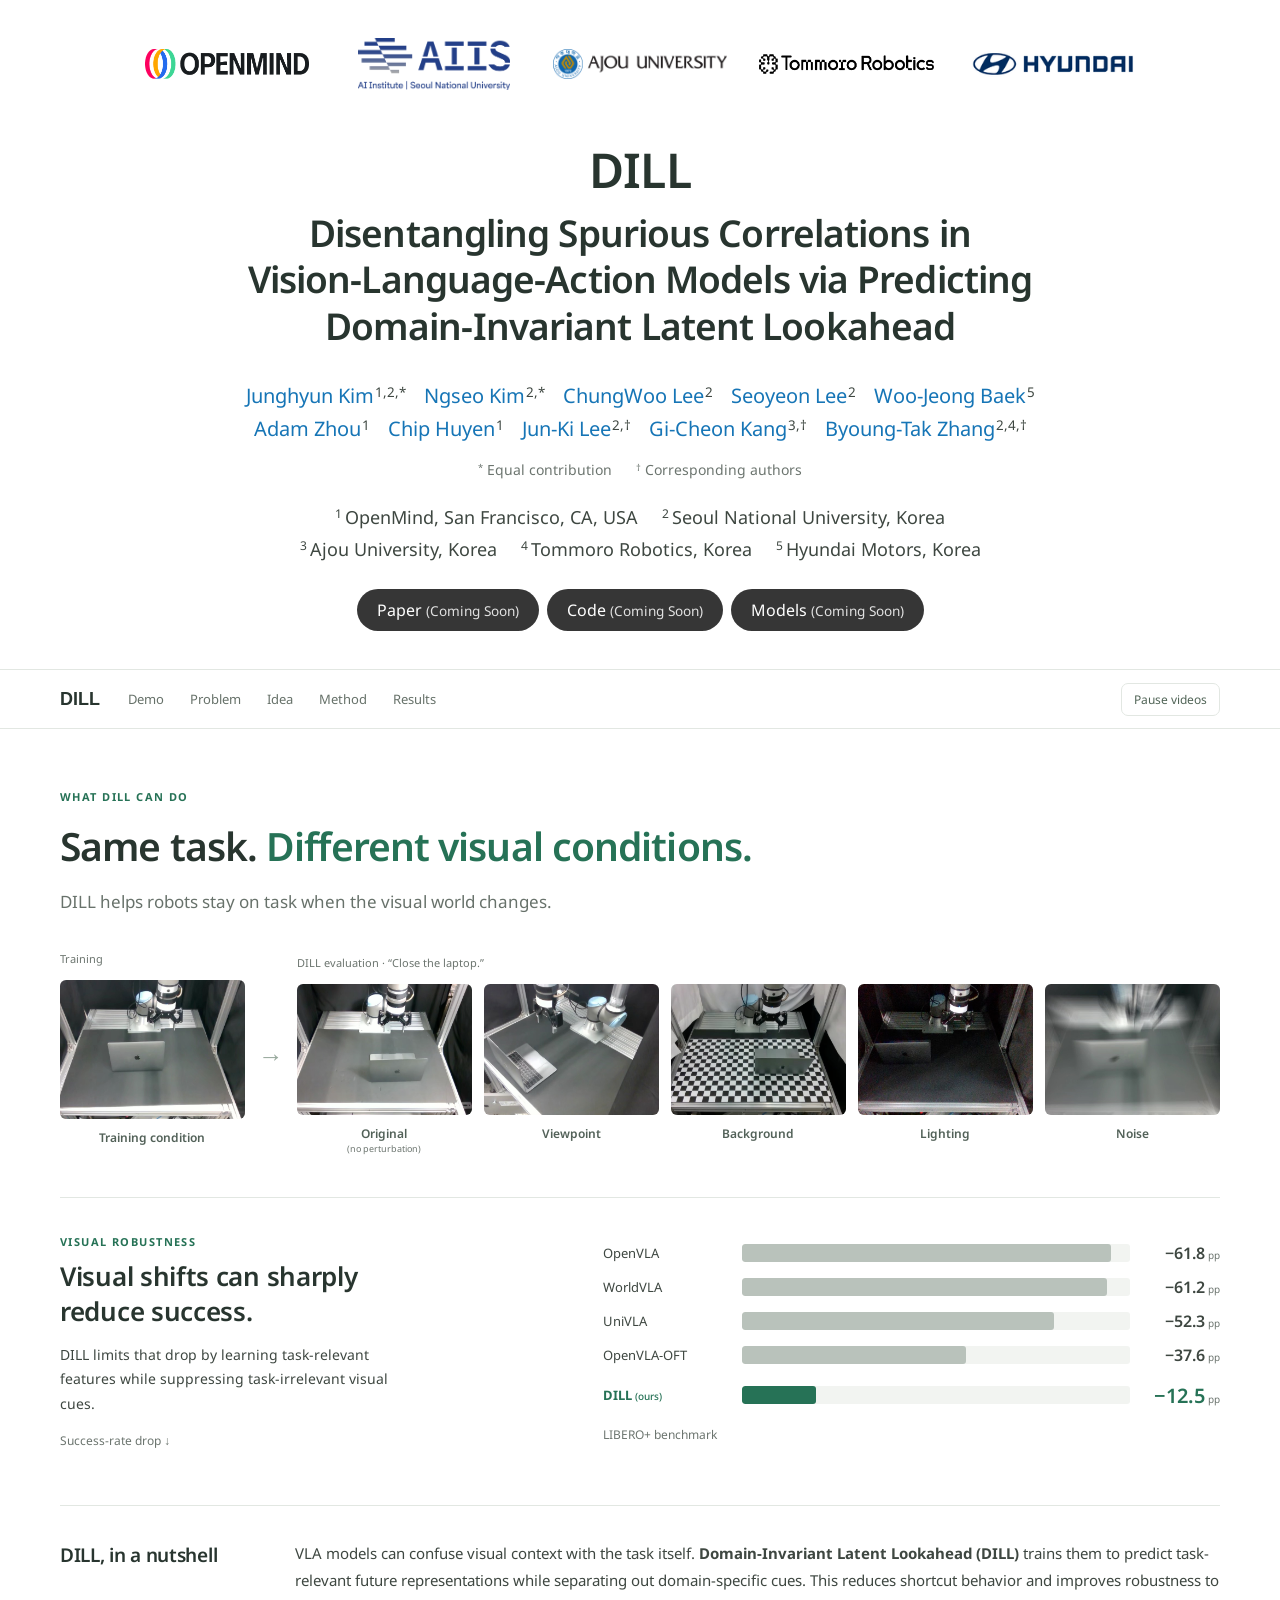
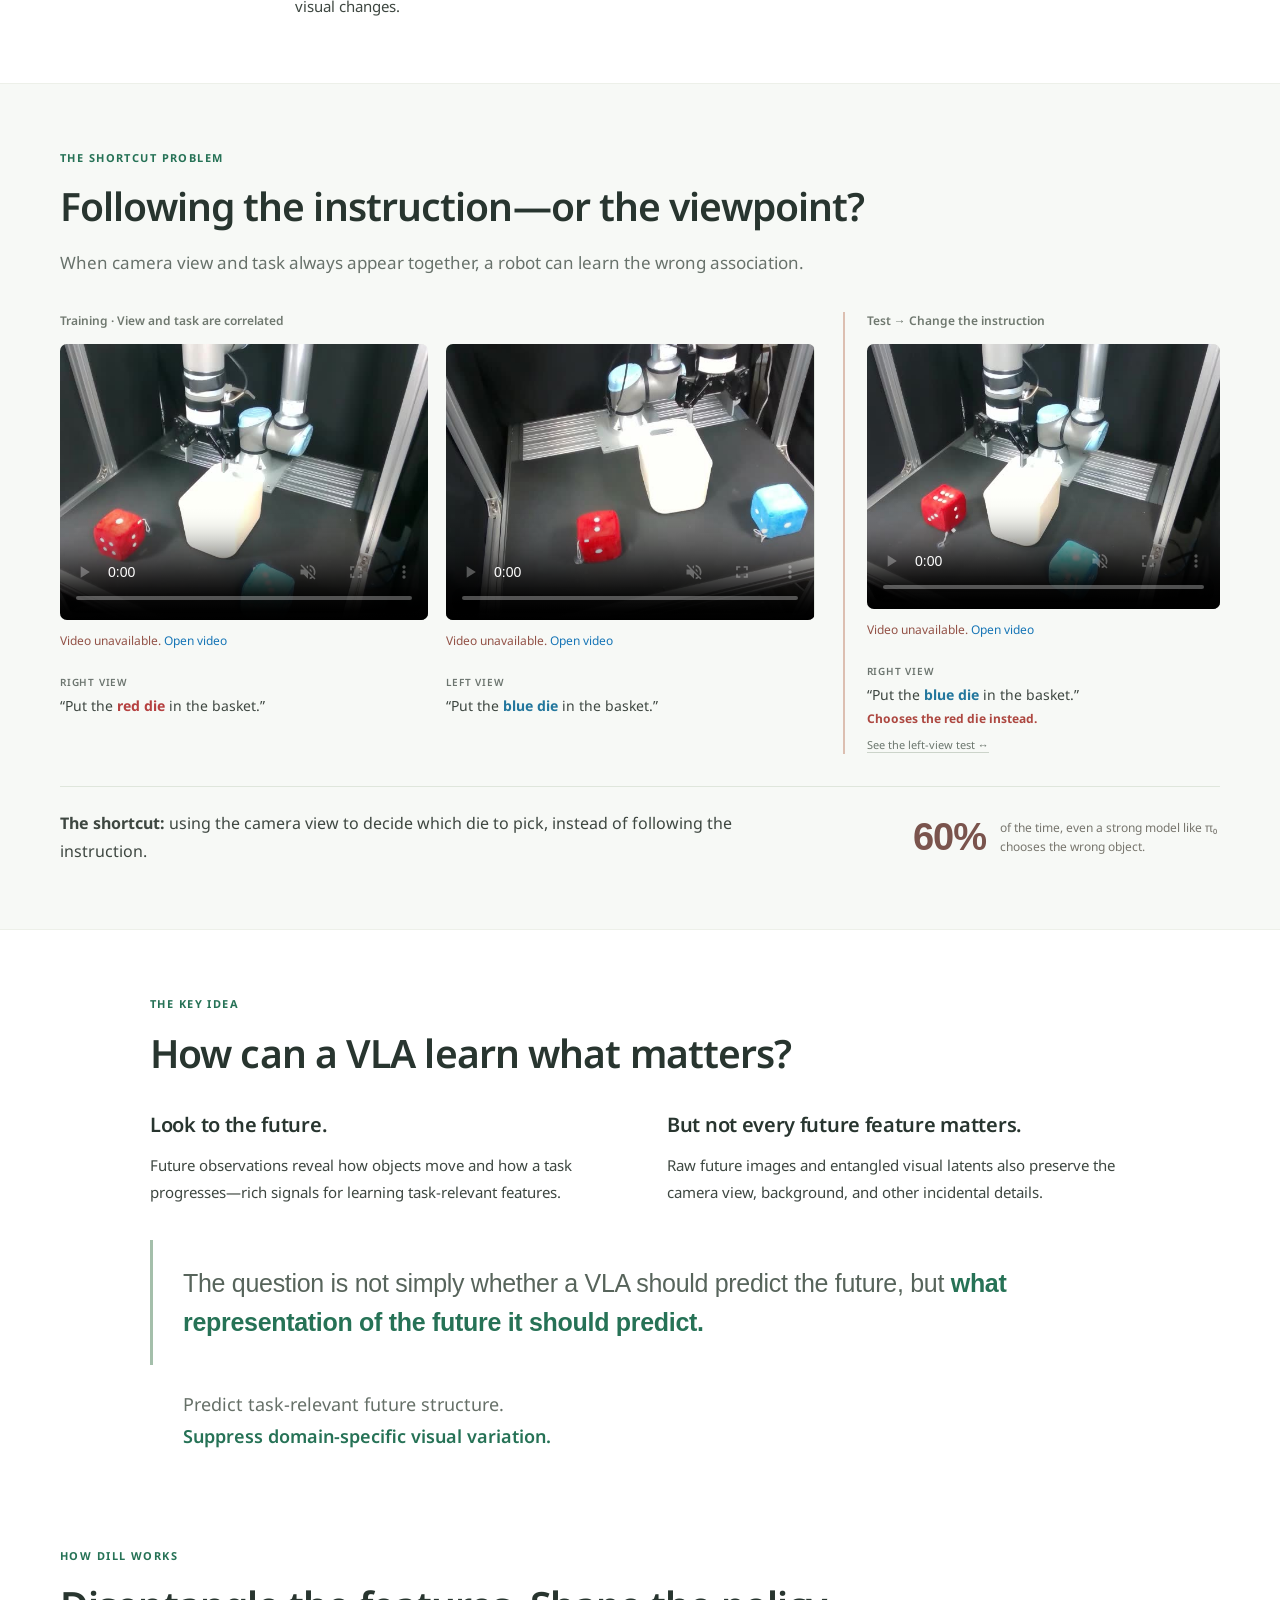
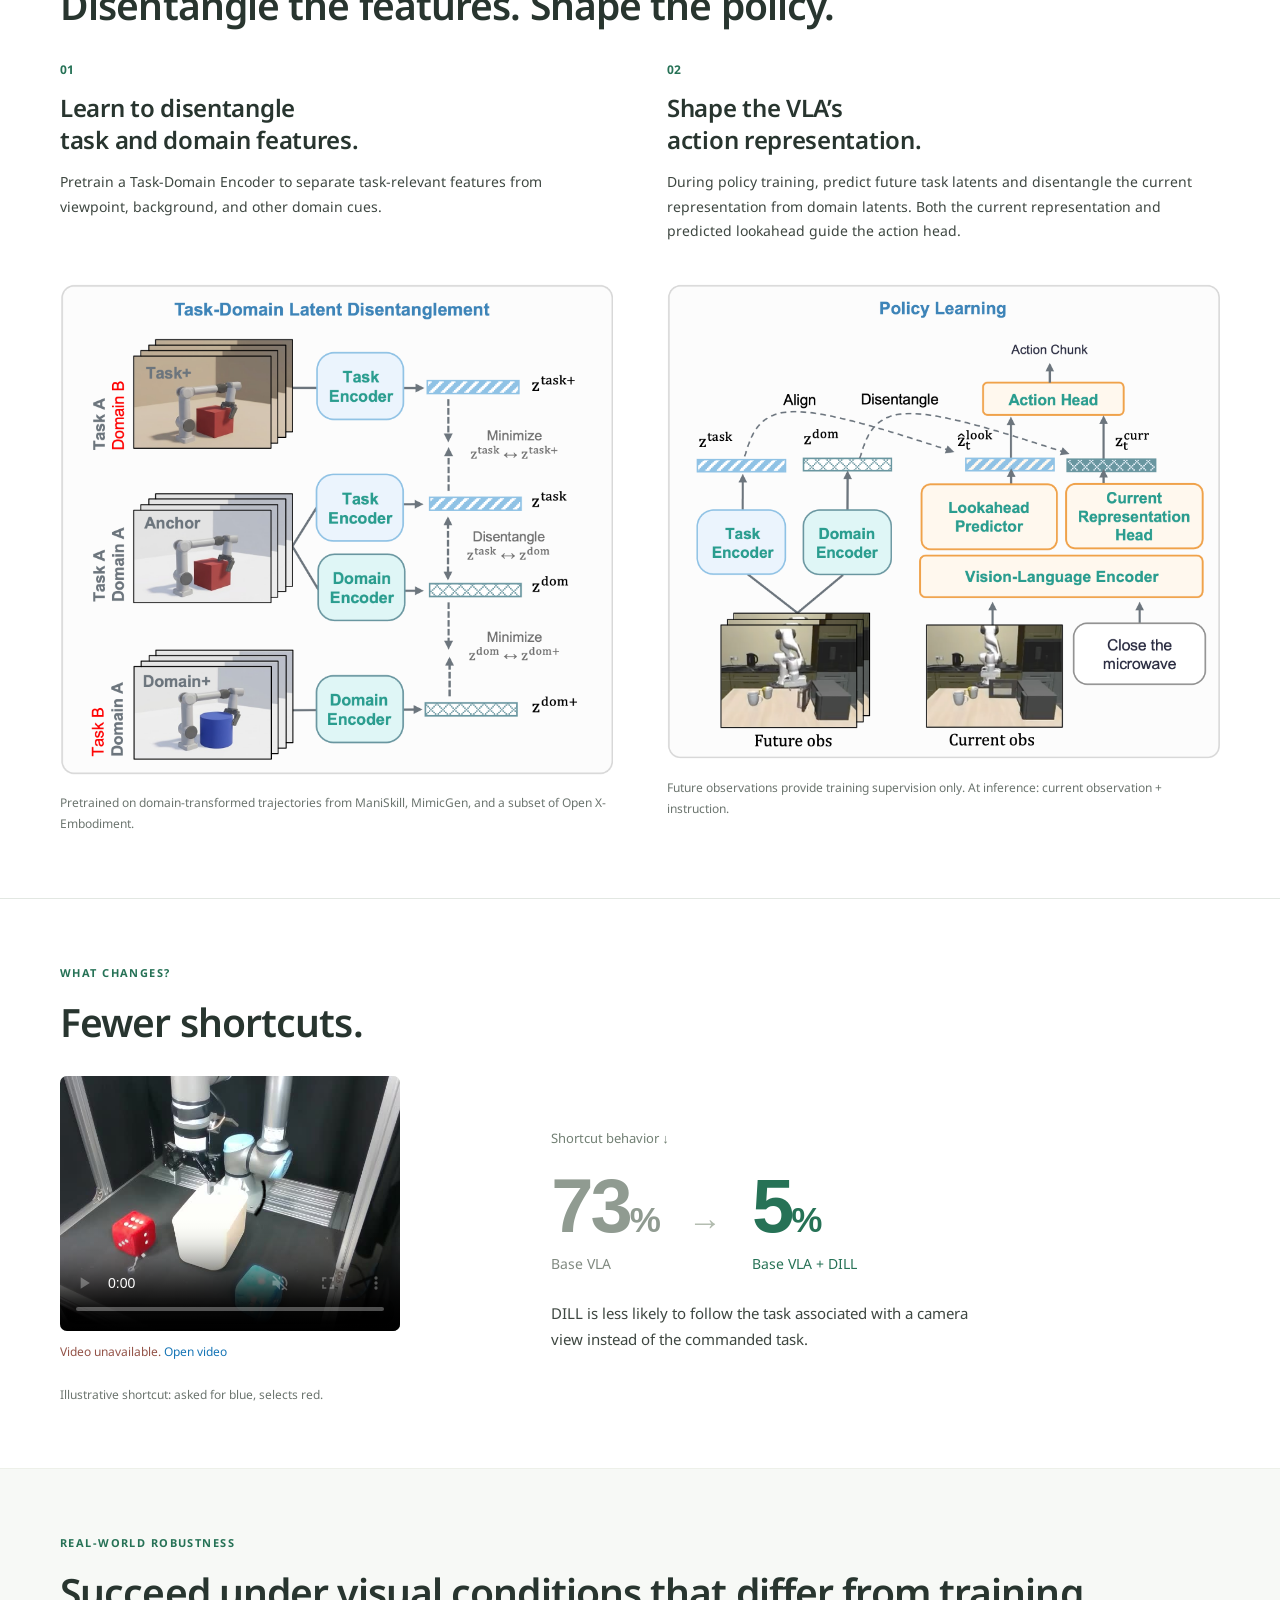
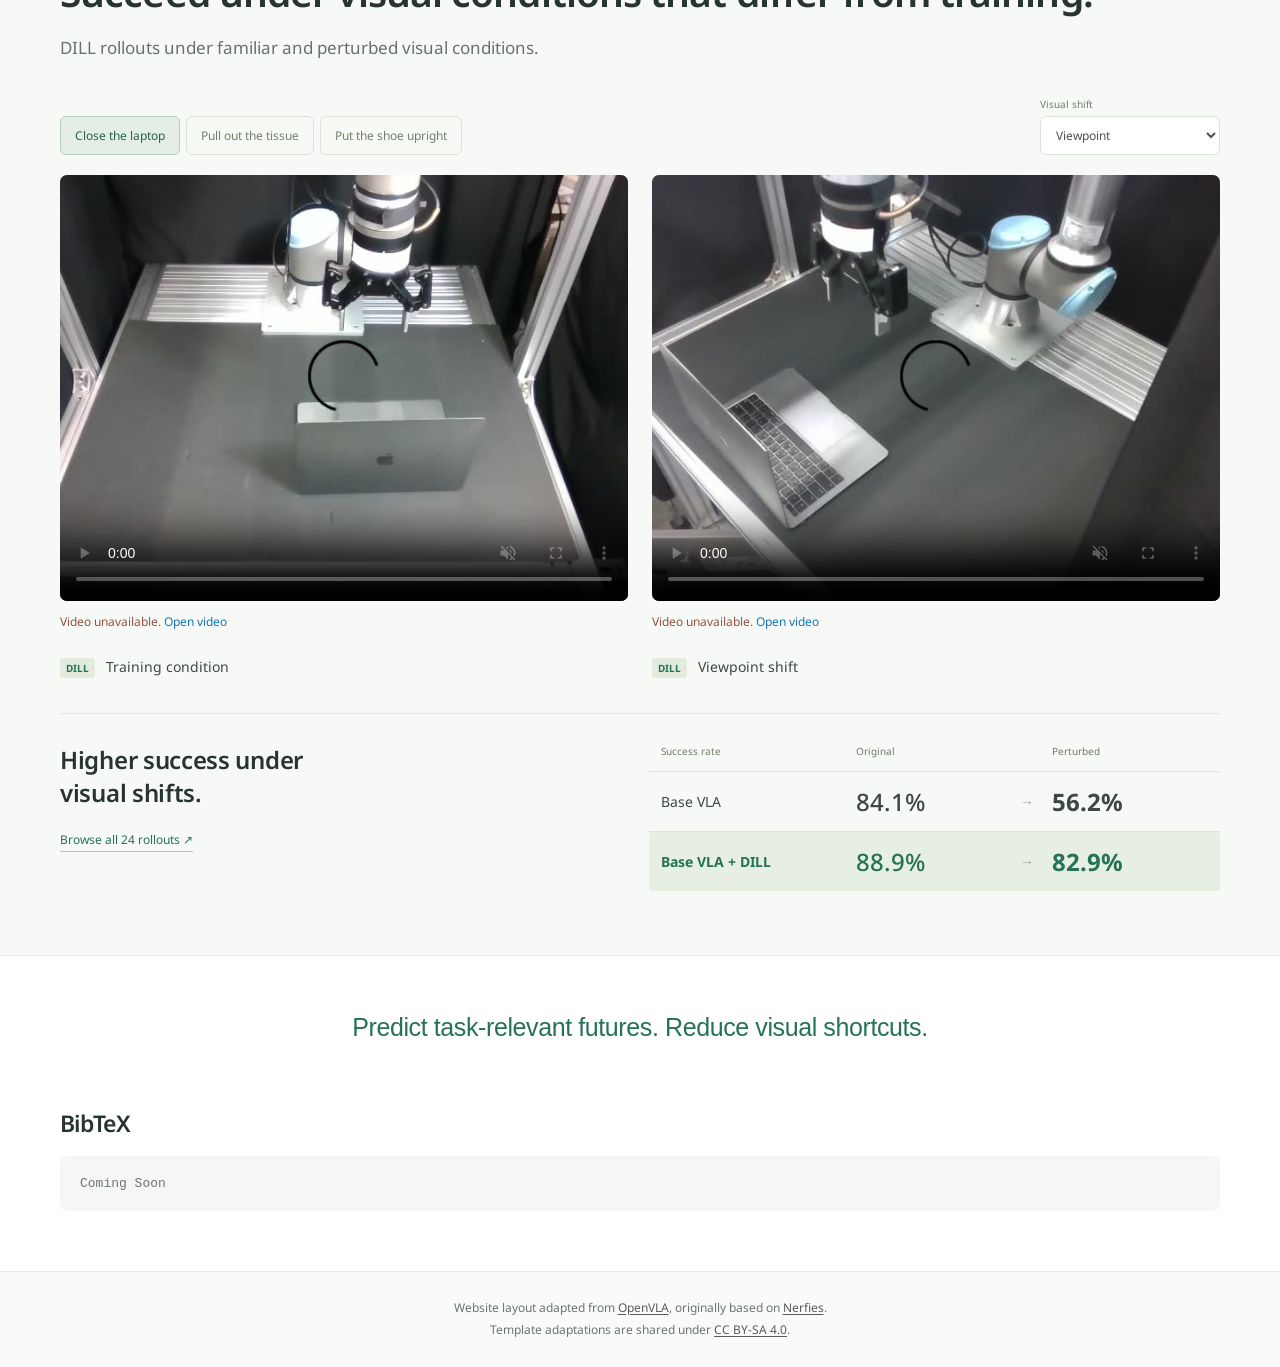
==== index.html @ cd09d2e2 "Refine project-page copy and simplify method and result presentation" ====
<!DOCTYPE html>
<html lang="en">
<head>
  <meta charset="utf-8">
  <meta name="viewport" content="width=device-width, initial-scale=1">
  <title>DILL | Disentangling Spurious Correlations in Vision-Language-Action Models via Predicting Domain-Invariant Latent Lookahead</title>
  <meta name="description" content="DILL learns task-relevant future representations to reduce visual shortcuts and improve robot robustness.">
  <meta property="og:title" content="DILL | Disentangling Spurious Correlations in Vision-Language-Action Models via Predicting Domain-Invariant Latent Lookahead">
  <meta property="og:description" content="DILL learns task-relevant future representations to reduce visual shortcuts and improve robot robustness.">
  <meta property="og:type" content="website">
  <meta name="theme-color" content="#ffffff">
  <!-- Optional online typography. No fonts are bundled; offline viewing uses system fonts. -->
  <link rel="preconnect" href="https://fonts.googleapis.com">
  <link rel="preconnect" href="https://fonts.gstatic.com" crossorigin>
  <link href="https://fonts.googleapis.com/css?family=Google+Sans:400,500,600,700%7CNoto+Sans:400,600,700&amp;display=swap" rel="stylesheet">
  <link rel="stylesheet" href="site.css?v=2">
</head>
<body id="top">
  <a class="skip-link" href="#demo">Skip to research</a>
  <main>
    <header class="publication-header">
      <div class="container">
        <!-- Logos follow affiliation order. OpenMind, AIIS, and Hyundai: author-supplied.
             Ajou: https://www.ajou.ac.kr/kr/intro/ui_signature.do
             Tommoro: https://tommoro.ai/ (official horizontal wordmark). -->
        <ul class="institution-logos" aria-label="Author affiliations">
          <li class="institution-logo institution-logo--openmind"><img src="logo-openmind.png" width="324" height="61" alt="OpenMind"></li>
          <li class="institution-logo institution-logo--aiis"><img src="logo-aiis.png" width="2775" height="939" alt="AI Institute, Seoul National University"></li>
          <li class="institution-logo institution-logo--ajou"><img src="logo-ajou.png" width="374" height="64" alt="Ajou University"></li>
          <li class="institution-logo institution-logo--tommoro"><img src="logo-tommoro.png" width="641" height="72" alt="Tommoro Robotics"></li>
          <li class="institution-logo institution-logo--hyundai"><img src="logo-hyundai.png" width="256" height="256" alt="Hyundai"></li>
        </ul>
        <h1 class="publication-title">
          <span class="project-name">DILL</span>
          <span class="paper-title">
            <span class="title-line">Disentangling Spurious Correlations in</span>
            <span class="title-line">Vision-Language-Action Models via Predicting</span>
            <span class="title-line">Domain-Invariant Latent Lookahead</span>
          </span>
        </h1>

        <!-- AUTHOR BLOCK: source is the user's 2026-09-07 LaTeX author block. -->
        <div class="publication-authors" aria-label="Authors">
          <div class="author-row">
          <span class="author-block"><a href="https://jhkim-snu.github.io/" target="_blank" rel="noopener noreferrer">Junghyun Kim</a><sup>1,2,*</sup></span>
          <span class="author-block"><a href="https://ngseo.kim/" target="_blank" rel="noopener noreferrer">Ngseo Kim</a><sup>2,*</sup></span>
          <span class="author-block"><a href="https://www.alphaxiv.org/@chungwoo-lee" target="_blank" rel="noopener noreferrer">ChungWoo Lee</a><sup>2</sup></span>
          <span class="author-block"><a href="https://bi.snu.ac.kr/members/seoyeon-lee.html" target="_blank" rel="noopener noreferrer">Seoyeon Lee</a><sup>2</sup></span>
          <span class="author-block"><a href="https://scholar.google.com/citations?user=KlIs05EAAAAJ&amp;hl=en" target="_blank" rel="noopener noreferrer">Woo-Jeong Baek</a><sup>5</sup></span>
        </div>
          <div class="author-row">
          <span class="author-block"><a href="https://www.linkedin.com/in/adamzhou17" target="_blank" rel="noopener noreferrer">Adam Zhou</a><sup>1</sup></span>
          <span class="author-block"><a href="https://huyenchip.com/" target="_blank" rel="noopener noreferrer">Chip Huyen</a><sup>1</sup></span>
          <span class="author-block"><a href="https://junkilee.github.io/" target="_blank" rel="noopener noreferrer">Jun-Ki Lee</a><sup>2,†</sup></span>
          <span class="author-block"><a href="https://heilaboratory.github.io/team/gckang" target="_blank" rel="noopener noreferrer">Gi-Cheon Kang</a><sup>3,†</sup></span>
          <span class="author-block"><a href="https://bi.snu.ac.kr/members/byoung-tak-zhang.html" target="_blank" rel="noopener noreferrer">Byoung-Tak Zhang</a><sup>2,4,†</sup></span>
        </div>
        </div>
        <p class="contribution-note">
          <span><sup>*</sup> Equal contribution</span>
          <span><sup>†</sup> Corresponding authors</span>
        </p>

        <div class="publication-affiliations" aria-label="Affiliations">
          <div class="affiliation-row"><span class="affiliation-block"><sup>1</sup>OpenMind, San Francisco, CA, USA</span><span class="affiliation-block"><sup>2</sup>Seoul National University, Korea</span></div>
          <div class="affiliation-row"><span class="affiliation-block"><sup>3</sup>Ajou University, Korea</span><span class="affiliation-block"><sup>4</sup>Tommoro Robotics, Korea</span><span class="affiliation-block"><sup>5</sup>Hyundai Motors, Korea</span></div>
        </div>

        <!-- Replace the self-links with release URLs when the resources are available. -->
        <nav class="publication-links" aria-label="Project resources">
          <a class="resource-link" href="#">Paper <span class="resource-note">(Coming Soon)</span></a>
          <a class="resource-link" href="#">Code <span class="resource-note">(Coming Soon)</span></a>
          <a class="resource-link" href="#">Models <span class="resource-note">(Coming Soon)</span></a>
        </nav>
      </div>
    </header>

    <nav class="section-nav" aria-label="Explore the research">
      <div class="nav-inner"><a class="nav-brand" href="#top">DILL</a><div class="nav-links"><a href="#demo">Demo</a><a href="#shortcut">Problem</a><a href="#idea">Idea</a><a href="#method">Method</a><a href="#results">Results</a></div><button id="motion-toggle" type="button" aria-label="Pause videos" aria-pressed="false"><span class="motion-icon" aria-hidden="true">Ⅱ</span><span class="motion-label">Pause videos</span></button></div>
    </nav>

    <section id="demo" class="story-section hero-demo">
      <div class="container">
        <p class="eyebrow">What DILL can do</p>
        <h2>Same task. <span class="accent">Different visual conditions.</span></h2>
        <p class="section-intro">DILL helps robots stay on task when the visual world changes.</p>
        <div class="condition-flow" aria-label="Real-world training condition and evaluation conditions">
          <figure class="condition training-condition"><div class="condition-group">Training</div><img src="images/train.jpeg" width="640" height="480" alt="Robot closing a laptop in the training setup"><figcaption>Training condition</figcaption></figure>
          <div class="flow-arrow" aria-hidden="true">→</div>
          <div class="evaluation-conditions"><div class="condition-group">DILL evaluation · “Close the laptop.”</div><div class="condition-grid">
            <figure class="condition"><img src="images/original.png" width="640" height="480" alt="Laptop task with no visual perturbation"><figcaption>Original <small>(no perturbation)</small></figcaption></figure>
            <figure class="condition"><img src="images/viewpoint.jpeg" width="640" height="480" alt="Laptop task from a changed camera viewpoint"><figcaption>Viewpoint</figcaption></figure>
            <figure class="condition"><img src="images/background.jpeg" width="640" height="480" alt="Laptop task with a different background"><figcaption>Background</figcaption></figure>
            <figure class="condition"><img src="images/lightning.jpeg" width="640" height="480" alt="Laptop task under changed lighting"><figcaption>Lighting</figcaption></figure>
            <figure class="condition"><img src="images/noise.jpeg" width="640" height="480" alt="Laptop task with image noise"><figcaption>Noise</figcaption></figure>
          </div></div>
        </div>
        <div class="benchmark-block">
          <div class="benchmark-copy"><p class="eyebrow">Visual robustness</p><h3>Visual shifts can sharply reduce success.</h3><p>DILL limits that drop by learning task-relevant features while suppressing task-irrelevant visual cues.</p><p class="micro">Success-rate drop ↓</p></div>
          <div class="drop-chart" role="img" aria-label="Mean success-rate drop: OpenVLA 61.8 percentage points, WorldVLA 61.2, UniVLA 52.3, OpenVLA-OFT 37.6, DILL 12.5. Lower is better.">
            <div class="drop-row"><span>OpenVLA</span><div class="bar-track"><i style="--bar:95.08%"></i></div><b>−61.8<small> pp</small></b></div>
            <div class="drop-row"><span>WorldVLA</span><div class="bar-track"><i style="--bar:94.15%"></i></div><b>−61.2<small> pp</small></b></div>
            <div class="drop-row"><span>UniVLA</span><div class="bar-track"><i style="--bar:80.46%"></i></div><b>−52.3<small> pp</small></b></div>
            <div class="drop-row"><span>OpenVLA-OFT</span><div class="bar-track"><i style="--bar:57.85%"></i></div><b>−37.6<small> pp</small></b></div>
            <div class="drop-row ours"><span>DILL <small>(ours)</small></span><div class="bar-track"><i style="--bar:19.23%"></i></div><b>−12.5<small> pp</small></b></div>
            <p class="chart-note">LIBERO+ benchmark</p>
          </div>
        </div>
        <div class="overview"><h3>DILL, in a nutshell</h3><p>VLA models can confuse visual context with the task itself. <strong>Domain-Invariant Latent Lookahead (DILL)</strong> trains them to predict task-relevant future representations while separating out domain-specific cues. This reduces shortcut behavior and improves robustness to visual changes.</p></div>
      </div>
    </section>

    <section id="shortcut" class="story-section section-tint">
      <div class="container">
        <p class="eyebrow">The shortcut problem</p><h2>Following the instruction—or the viewpoint?</h2>
        <p class="section-intro">When camera view and task always appear together, a robot can learn the wrong association.</p>
        <div class="shortcut-layout">
          <div class="training-examples"><h3 class="panel-label">Training · View and task are correlated</h3><div class="training-pair">
            <figure class="video-card"><video controls muted loop playsinline preload="none" width="640" height="480" poster="images/poster-shortcut-red-train.jpg" src="videos/shortcut/put the red die in the basket - train (right view).mp4" aria-label="Training: right view, put the red die in the basket"></video><figcaption><span class="video-kicker">Right view</span><span>“Put the <strong class="red-word">red die</strong> in the basket.”</span></figcaption></figure>
            <figure class="video-card"><video controls muted loop playsinline preload="none" width="640" height="480" poster="images/poster-shortcut-blue-train.jpg" src="videos/shortcut/put the blue die in the basket - train (left view).mp4" aria-label="Training: left view, put the blue die in the basket"></video><figcaption><span class="video-kicker">Left view</span><span>“Put the <strong class="blue-word">blue die</strong> in the basket.”</span></figcaption></figure>
          </div></div>
          <div class="test-example"><h3 class="panel-label">Test → Change the instruction</h3><figure class="video-card failure-card"><video id="shortcut-test" controls muted loop playsinline preload="none" width="640" height="480" poster="images/poster-shortcut-blue-fail.jpg" src="videos/shortcut/put the blue die in the basket - CTF test (fail).mp4" aria-label="Test: right view, asked for the blue die, chooses the red die"></video><figcaption><span id="shortcut-view" class="video-kicker">Right view</span><span id="shortcut-instruction">“Put the <strong class="blue-word">blue die</strong> in the basket.”</span><strong id="shortcut-outcome" aria-live="polite" class="failure-label">Chooses the red die instead.</strong></figcaption></figure><button class="text-button" id="reverse-shortcut" type="button">See the left-view test ↔</button></div>
        </div>
        <div class="shortcut-takeaway"><p><strong>The shortcut:</strong> using the camera view to decide which die to pick, instead of following the instruction.</p><div class="pi-stat"><strong>60%</strong><span>of the time, even a strong model like π₀ chooses the wrong object.</span></div></div>
      </div>
    </section>

    <section id="idea" class="story-section">
      <div class="container idea-container"><p class="eyebrow">The key idea</p><h2>How can a VLA learn what matters?</h2>
        <div class="future-reasoning"><div><h3>Look to the future.</h3><p>Future observations reveal how objects move and how a task progresses—rich signals for learning task-relevant features.</p></div><div><h3>But not every future feature matters.</h3><p>Raw future images and entangled visual latents also preserve the camera view, background, and other incidental details.</p></div></div>
        <blockquote>The question is not simply whether a VLA should predict the future, but <strong>what representation of the future it should predict.</strong></blockquote>
        <p class="idea-answer">Predict task-relevant future structure.<br><strong>Suppress domain-specific visual variation.</strong></p>
      </div>
    </section>

    <section id="method" class="story-section method-section">
      <div class="container"><p class="eyebrow">How DILL works</p><h2>Disentangle the features. Shape the policy.</h2>
        <div class="method-grid">
          <article class="method-step"><span class="step-number">01</span><h3>Learn to disentangle<br>task and domain features.</h3><p>Pretrain a Task-Domain Encoder to separate task-relevant features from viewpoint, background, and other domain cues.</p><figure class="method-figure"><img src="figures/task-domain%20encoder%20training.png" alt="Task and domain encoders separate trajectory information from visual conditions using paired training examples" width="1718" height="1526" loading="lazy"></figure><p class="micro">Pretrained on domain-transformed trajectories from ManiSkill, MimicGen, and a subset of Open X-Embodiment.</p></article>
          <article class="method-step"><span class="step-number">02</span><h3>Shape the VLA’s<br>action representation.</h3><p>During policy training, predict future task latents and disentangle the current representation from domain latents. Both the current representation and predicted lookahead guide the action head.</p><figure class="method-figure"><img src="figures/policy%20training.png" alt="During policy training, future task latents supervise lookahead prediction and domain latents regularize the current representation; both policy representations feed the action head" width="1778" height="1530" loading="lazy"></figure><p class="micro">Future observations provide training supervision only. At inference: current observation + instruction.</p></article>
        </div>
      </div>
    </section>

    <section id="results" class="story-section shortcut-results">
      <div class="container"><p class="eyebrow">What changes?</p><h2>Fewer shortcuts.</h2><div class="shortcut-result-grid">
        <figure class="video-card result-video"><video controls muted loop playsinline preload="none" width="640" height="480" poster="images/poster-shortcut-blue-fail.jpg" src="videos/shortcut/put the blue die in the basket - CTF test (fail).mp4" aria-label="Illustration of shortcut behavior: asked for the blue die, selects the red die"></video><figcaption>Illustrative shortcut: asked for blue, selects red.</figcaption></figure>
        <div class="shortcut-metric"><p class="metric-label">Shortcut behavior ↓</p><div class="number-comparison"><div><strong>73<span>%</span></strong><span>Base VLA</span></div><span class="metric-arrow" aria-hidden="true">→</span><div class="metric-ours"><strong>5<span>%</span></strong><span>Base VLA + DILL</span></div></div><p>DILL is less likely to follow the task associated with a camera view instead of the commanded task.</p></div>
      </div></div>
    </section>

    <section id="real-world" class="story-section section-tint">
      <div class="container"><p class="eyebrow">Real-world robustness</p><h2>Succeed under visual conditions that differ from training.</h2><p class="section-intro">DILL rollouts under familiar and perturbed visual conditions.</p>
        <div class="demo-toolbar"><div class="task-buttons" role="group" aria-label="Choose a robot task"><button type="button" data-task="close-the-laptop" aria-pressed="true">Close the laptop</button><button type="button" data-task="pull-out-the-tissue" aria-pressed="false">Pull out the tissue</button><button type="button" data-task="put-the-shoe-upright" aria-pressed="false">Put the shoe upright</button></div><label class="condition-picker">Visual shift <select id="robust-condition"><option value="viewpoint">Viewpoint</option><option value="background">Background</option><option value="lightning">Lighting</option><option value="dynamic-background">Dynamic background</option><option value="foreground-clutter">Foreground clutter</option><option value="noise4">Noise 4</option><option value="noise5">Noise 5</option></select></label></div>
        <div class="robustness-pair">
          <figure class="video-card"><video id="robust-train" controls muted loop playsinline preload="none" width="640" height="480" poster="images/poster-close-the-laptop--train.jpg" src="videos/robustness/close-the-laptop--train.mp4" aria-label="DILL closes the laptop in the training condition"></video><figcaption><span class="model-tag">DILL</span> Training condition</figcaption></figure>
          <figure class="video-card"><video id="robust-shift" controls muted loop playsinline preload="none" width="640" height="480" poster="images/poster-close-the-laptop--viewpoint.jpg" src="videos/robustness/close-the-laptop--viewpoint.mp4" aria-label="DILL closes the laptop under a viewpoint shift"></video><figcaption><span class="model-tag">DILL</span> <span id="robust-label" aria-live="polite">Viewpoint shift</span></figcaption></figure>
        </div>
        <div class="real-result"><div><h3>Higher success under visual shifts.</h3><a class="text-link" href="videos/robustness/">Browse all 24 rollouts ↗</a></div><div class="success-table" role="table" aria-label="Real-world success rates">
          <div class="success-row table-head" role="row"><span role="columnheader">Success rate</span><span role="columnheader">Original</span><span aria-hidden="true"></span><span role="columnheader">Perturbed</span></div>
          <div class="success-row" role="row"><span role="rowheader">Base VLA</span><strong role="cell">84.1%</strong><span aria-hidden="true">→</span><strong role="cell">56.2%</strong></div>
          <div class="success-row success-ours" role="row"><span role="rowheader">Base VLA + DILL</span><strong role="cell">88.9%</strong><span aria-hidden="true">→</span><strong role="cell">82.9%</strong></div>
        </div></div>
      </div>
    </section>

    <section id="bibtex" class="story-section citation-section"><div class="container"><p class="closing-line">Predict task-relevant futures. Reduce visual shortcuts.</p><h2>BibTeX</h2><pre class="bibtex-placeholder"><code>Coming Soon</code></pre></div></section>
  </main>

  <footer class="footer">
    <p>Website layout adapted from <a href="https://openvla.github.io/" target="_blank" rel="noopener noreferrer">OpenVLA</a>,
      originally based on <a href="https://nerfies.github.io/" target="_blank" rel="noopener noreferrer">Nerfies</a>.</p>
    <p>Template adaptations are shared under <a href="https://creativecommons.org/licenses/by-sa/4.0/" target="_blank" rel="noopener noreferrer">CC BY-SA 4.0</a>.</p>
  </footer>
  <script src="site.js?v=2" defer></script>
</body>
</html>
---- site.css ----
/* Header layout adapted from OpenVLA / Nerfies (CC BY-SA 4.0).
       This starter removes original research content, scripts and assets. */
    :root {
      color-scheme: light;
      --ink: #363636;
      --body: #4a4a4a;
      --link: #1675b6;
      --muted: #717171;
      --rule: #ececec;
    }
    * { box-sizing: border-box; }
    html { background: #fff; }
    body {
      margin: 0;
      color: var(--body);
      background: #fff;
      font-family: 'Noto Sans', Arial, sans-serif;
      -webkit-font-smoothing: antialiased;
    }
    a { color: var(--link); text-decoration: none; }
    a:hover { text-decoration: underline; }
    a:focus-visible { outline: 2px solid var(--link); outline-offset: 4px; border-radius: 2px; }
    main { min-height: calc(100svh - 106px); }
    .container { width: min(1100px, calc(100% - 48px)); margin-inline: auto; }
    .publication-header { padding: 32px 0 48px; text-align: center; }
    .institution-logos {
      display: flex;
      align-items: center;
      justify-content: center;
      gap: 32px;
      max-width: 1000px;
      margin: 0 auto 46px;
      padding: 0;
      list-style: none;
    }
    .institution-logo {
      flex: 1 1 0;
      min-width: 0;
      height: 64px;
      display: flex;
      align-items: center;
      justify-content: center;
      overflow: hidden;
    }
    .institution-logo img { display: block; width: 100%; height: auto; }
    .institution-logo--openmind img { max-width: 164px; }
    .institution-logo--aiis img { max-width: 152px; }
    .institution-logo--ajou img { max-width: 184px; }
    .institution-logo--tommoro img { max-width: 184px; filter: brightness(0); }
    /* Preserve the supplied Hyundai image; compensate for its built-in white margin. */
    .institution-logo--hyundai img { width: 123%; max-width: 202px; flex-shrink: 0; }
    .publication-title {
      margin: 0 0 30px;
      color: var(--ink);
      font-family: 'Google Sans', 'Noto Sans', Arial, sans-serif;
      font-weight: 600;
      letter-spacing: -0.9px;
    }
    .project-name { display: block; font-size: 48px; line-height: 1.18; margin-bottom: 11px; }
    .paper-title { display: block; font-size: 37px; line-height: 1.26; }
    .title-line { display: block; }
    .publication-authors {
      font-family: 'Google Sans', 'Noto Sans', Arial, sans-serif;
      font-size: 20px;
      line-height: 1.65;
    }
    .author-row { display: flex; flex-wrap: wrap; justify-content: center; column-gap: 18px; }
    .author-block { display: inline-block; white-space: nowrap; }
    sup { position: relative; vertical-align: baseline; top: -0.48em; font-size: 0.67em; line-height: 0; }
    .author-block sup { margin-left: 1px; }
    .author-name { color: var(--body); }
    .contribution-note {
      margin: 13px 0 20px;
      font-family: 'Google Sans', 'Noto Sans', Arial, sans-serif;
      font-size: 14px;
      color: var(--muted);
      line-height: 1.7;
    }
    .contribution-note span { display: inline-block; margin: 0 10px; }
    .publication-affiliations {
      font-family: 'Google Sans', 'Noto Sans', Arial, sans-serif;
      font-size: 18px;
      line-height: 1.75;
    }
    .affiliation-row { display: flex; flex-wrap: wrap; justify-content: center; column-gap: 24px; }
    .affiliation-block { display: inline-block; }
    .affiliation-block sup { margin-right: 3px; }
    .project-placeholder { text-align: center; padding: 23px 0 90px; }
    .placeholder-rule { width: 64px; border: 0; border-top: 1px solid #d8d8d8; margin: 0 auto 23px; }
    .project-placeholder p { margin: 0; color: var(--muted); font-size: 15px; line-height: 1.7; }
    .footer {
      border-top: 1px solid var(--rule);
      padding: 25px 24px;
      color: var(--muted);
      background: #fafafa;
      text-align: center;
      font-size: 12px;
      line-height: 1.9;
    }
    .footer p { margin: 0; }
    .footer a { color: #5b5b5b; text-decoration: underline; text-underline-offset: 2px; }
    /* Ready for later content; no unfinished research claims are displayed. */
    .section { padding: 48px 0; }
    .section-title { color: var(--ink); font-size: 30px; line-height: 1.25; margin: 0 0 24px; }
    .research-content { max-width: 960px; margin-inline: auto; line-height: 1.75; }
    .research-content img, .research-content video { display: block; width: 100%; height: auto; }
    .publication-links { display: flex; flex-wrap: wrap; justify-content: center; gap: 8px; margin-top: 24px; }
    .resource-link { background: #363636; color: #fff; border-radius: 999px; padding: 10px 20px; font-size: 16px; }
    .resource-link:hover { background: #252525; text-decoration: none; }
    .resource-note { font-size: 0.85em; opacity: 0.85; }
    .bibtex-placeholder { margin: 0; padding: 24px; border-radius: 8px; background: #f5f5f5; color: var(--muted); font-size: 15px; overflow-x: auto; }
    [hidden] { display: none !important; }
    @media (max-width: 1000px) {
      .institution-logos { gap: 24px; }
      .container { width: min(960px, calc(100% - 40px)); }
      .paper-title { font-size: 32px; }
      .publication-authors { font-size: 18px; }
      .author-row { column-gap: 15px; }
      .publication-affiliations { font-size: 17px; }
    }
    @media (max-width: 700px) {
      .container { width: calc(100% - 32px); }
      .publication-header { padding: 24px 0 35px; }
      .institution-logos { flex-wrap: wrap; gap: 14px 22px; max-width: 520px; margin-bottom: 32px; }
      .institution-logo { flex: 0 1 calc((100% - 44px) / 3); height: 48px; }
      .publication-title { letter-spacing: -0.5px; margin-bottom: 25px; }
      .project-name { font-size: 42px; margin-bottom: 14px; }
      .paper-title { font-size: clamp(25px, 4.8vw, 32px); line-height: 1.3; }
      .title-line { display: inline; }
      .publication-authors { font-size: 17px; line-height: 1.95; }
      .author-row { display: contents; }
      .author-block { margin: 0 6px; }
      .contribution-note { font-size: 12px; margin: 16px 0 19px; }
      .contribution-note span { margin: 0 6px; }
      .publication-affiliations { font-size: 15px; line-height: 1.85; }
      .affiliation-row { column-gap: 16px; }
      .project-placeholder { padding: 22px 0 64px; }
      .footer { font-size: 11px; padding: 20px 18px; }
    }
    @media print {
      .publication-header { padding-top: 20px; }
      main { min-height: 0; }
      .project-placeholder { padding-bottom: 30px; }
      .footer { background: #fff; }
    }

  /* DILL research story */
:root { --green: #267256; --green-light: #edf5ef; --ink: #28352f; --muted: #6c756f; --line: #e2e7e2; }
html { scroll-behavior: smooth; scroll-padding-top: 58px; }
body { color: #3e4741; }
.container { width: min(1160px, calc(100% - 64px)); }
.publication-header { padding-bottom: 38px; }
.section-nav { position: sticky; top: 0; z-index: 10; background: #fffffff5; border-top: 1px solid var(--line); border-bottom: 1px solid var(--line); backdrop-filter: blur(10px); }
.nav-inner { width: min(1160px, calc(100% - 64px)); margin: auto; display: flex; align-items: center; gap: 28px; height: 58px; }
.nav-brand { color: var(--ink); font: 700 18px 'Google Sans',sans-serif; }
.nav-links { display: flex; gap: 26px; flex: 1; }
.nav-links a { color: #667169; font-size: 13px; }
.nav-links a:hover { color: var(--green); text-decoration: none; }
button, select { font: inherit; }
button { cursor: pointer; }
button:focus-visible, select:focus-visible { outline: 3px solid #52a582; outline-offset: 4px; }
#motion-toggle { background: none; border: 1px solid var(--line); border-radius: 7px; padding: 7px 12px; font-size: 12px; color: #506456; white-space: nowrap; }
.skip-link { position: absolute; left: 16px; top: -100px; z-index: 50; padding: 10px; background: white; }
.skip-link:focus { top: 10px; }
.story-section { padding: 64px 0; scroll-margin-top: 0; }
.story-section h2 { font: 600 clamp(28px, 3.3vw, 39px)/1.2 'Google Sans','Noto Sans',sans-serif; letter-spacing: -.9px; color: var(--ink); margin: 0 0 18px; }
.story-section h3 { color: var(--ink); font: 600 23px/1.35 'Google Sans','Noto Sans',sans-serif; margin: 0 0 14px; letter-spacing: -.3px; }
.story-section p { line-height: 1.75; }
.eyebrow { color: var(--green); font-size: 11px; font-weight: 700; letter-spacing: .13em; text-transform: uppercase; margin: 0 0 16px; }
.accent { color: var(--green); }
.section-intro { font-size: 17px; margin: 0 0 34px; max-width: 820px; color: #68726b; }
.micro, .chart-note { font-size: 12px; color: var(--muted); line-height: 1.6; }
.hero-demo { padding-top: 58px; }
.condition-flow { display: grid; grid-template-columns: 1fr 28px 5fr; gap: 12px; align-items: center; }
.condition { margin: 0; min-width: 0; }
.condition img { display: block; width: 100%; height: auto; aspect-ratio: 4/3; border-radius: 6px; object-fit: contain; background: #f1f3f0; }
.condition figcaption { font-size: 12px; color: #526158; padding-top: 10px; text-align: center; font-weight: 600; }
.condition-group { font-size: 11px; color: var(--muted); margin-bottom: 12px; min-height: 17px; }
.evaluation-conditions { min-width: 0; }
.condition-grid { display: grid; grid-template-columns: repeat(5,minmax(0,1fr)); gap: 12px; }
.flow-arrow { color: #99aa9e; font-size: 25px; text-align: center; }
.benchmark-block { display: grid; grid-template-columns: .9fr 1.2fr; gap: 80px; margin: 38px 0 0; padding-top: 34px; border-top: 1px solid var(--line); }
.benchmark-copy h3 { max-width: 330px; font-size: 26px; }
.benchmark-copy>p:not(.eyebrow):not(.micro) { font-size: 14px; max-width: 335px; }
.benchmark-copy .eyebrow { margin-bottom: 8px; }
.drop-chart { padding-top: 10px; }
.drop-row { display: grid; grid-template-columns: 125px 1fr 76px; align-items: center; gap: 14px; margin-bottom: 12px; font-size: 13px; }
.bar-track { height: 18px; background: #f2f4f1; border-radius: 3px; overflow: hidden; }
.bar-track i { display: block; height: 100%; width: var(--bar); background: #b9c2bb; border-radius: 3px; }
.drop-row b { font-variant-numeric: tabular-nums; font-size: 16px; text-align: right; font-weight: 600; }
.drop-row.ours { color: var(--green); font-weight: 700; margin-top: 16px; }
.ours .bar-track i { background: var(--green); }
.ours b { font-size: 20px; }
.drop-row small { font-size: 10px; font-weight: 500; }
.chart-note { margin: 15px 0 0; }
.overview { display: grid; grid-template-columns: 200px 1fr; gap: 35px; margin-top: 42px; border-top: 1px solid var(--line); padding-top: 34px; }
.overview h3 { font-size: 19px; margin: 3px 0 0; }
.overview p { margin: 0; font-size: 15px; }
.section-tint { background: #f7f9f6; border-block: 1px solid #edf0e9; }
.shortcut-layout { display: grid; grid-template-columns: 2fr 1fr; gap: 28px; }
.training-pair { display: grid; grid-template-columns: 1fr 1fr; gap: 18px; }
.story-section .panel-label { font: 600 12px/1.5 'Noto Sans',sans-serif; letter-spacing: 0; margin-bottom: 14px; color: #6f786f; }
.video-card { margin: 0; min-width: 0; }
.video-card video { display: block; width: 100%; height: auto; aspect-ratio: 4/3; background: #e2e7df; border-radius: 7px; }
.video-card figcaption { padding: 13px 0 0; font-size: 14px; line-height: 1.65; }
.video-card figcaption>span:not(.model-tag) { display: block; }
.video-kicker { color: var(--muted); text-transform: uppercase; font-size: 10px; font-weight: 600; letter-spacing: .08em; margin-bottom: 3px; }
.red-word { color: #b54140; }
.blue-word { color: #23779d; }
.failure-label { font-size: 12px; color: #ad4841; display: block; margin-top: 3px; }
.text-button { color: #6c776e; border: 0; padding: 0; border-bottom: 1px solid #ccd4ca; background: transparent; margin-top: 9px; font-size: 11px; }
.shortcut-takeaway { display: flex; align-items: center; gap: 48px; margin-top: 32px; border-top: 1px solid #dfe6dc; padding-top: 22px; }
.shortcut-takeaway p { margin: 0; max-width: 730px; font-size: 16px; }
.pi-stat { display: flex; align-items: center; gap: 14px; margin-left: auto; flex-shrink: 0; }
.pi-stat strong { color: #7a544d; font: 600 38px/1 'Google Sans',sans-serif; letter-spacing: -1px; }
.pi-stat span { max-width: 220px; font-size: 12px; color: #78766e; line-height: 1.6; }
.idea-container { max-width: 980px; }
.future-reasoning { display: grid; grid-template-columns: 1fr 1fr; gap: 54px; margin: 35px 0; }
.future-reasoning h3 { font-size: 20px; }
.future-reasoning p { font-size: 15px; margin: 0; }
blockquote { margin: 34px 0 24px; padding: 24px 0 24px 30px; border-left: 3px solid #a4bfab; font: 400 25px/1.55 'Google Sans',sans-serif; letter-spacing: -.3px; color: #57645b; }
blockquote strong { color: var(--green); font-weight: 600; }
.idea-answer { font-size: 18px; color: #667068; margin: 0 0 0 33px; }
.idea-answer strong { color: var(--green); font-weight: 600; }
.method-section { padding-top: 30px; }
.method-grid { display: grid; grid-template-columns: 1fr 1fr; gap: 54px; margin-top: 32px; }
.step-number { font-size: 12px; font-weight: 700; color: var(--green); display: block; margin-bottom: 14px; }
.method-step h3 { font-size: 24px; }
.method-step>p:not(.micro) { font-size: 14px; min-height: 90px; margin-bottom: 24px; }
.method-figure { margin: 0; }
.method-figure img { width: 100%; height: auto; display: block; }
.method-step .micro { margin: 17px 0 0; }
.shortcut-results { border-top: 1px solid var(--line); }
.shortcut-result-grid { display: grid; grid-template-columns: .75fr 1.25fr; gap: 90px; align-items: center; margin-top: 30px; }
.result-video { width: 100%; max-width: 340px; }
.result-video figcaption { font-size: 12px; color: var(--muted); }
.metric-label { color: #728074; font-size: 13px; margin: 0 0 18px; }
.number-comparison { display: flex; gap: 30px; align-items: center; }
.number-comparison>div { display: grid; gap: 10px; }
.number-comparison>div>strong { font: 600 76px/1 'Google Sans',sans-serif; letter-spacing: -3px; color: #909b91; }
.number-comparison strong span { font-size: 35px; }
.number-comparison>div>span { font-size: 14px; color: #808a80; }
.number-comparison .metric-ours strong, .number-comparison .metric-ours>span { color: var(--green); }
.metric-arrow { color: #b1bbae; font-size: 34px; }
.shortcut-metric>p:not(.metric-label):not(.micro) { max-width: 440px; font-size: 15px; margin: 27px 0 0; }
.demo-toolbar { display: flex; align-items: end; justify-content: space-between; gap: 24px; margin-bottom: 20px; }
.task-buttons { display: flex; flex-wrap: wrap; gap: 6px; }
.task-buttons button { padding: 10px 14px; border: 1px solid #dce4d8; border-radius: 6px; background: transparent; color: #74806f; font-size: 12px; }
.task-buttons button[aria-pressed=true] { background: #e4eee4; color: #286749; border-color: #b7ceba; }
.condition-picker { display: grid; gap: 5px; font-size: 10px; color: #6e7b6b; }
.condition-picker select { font-size: 12px; padding: 9px 26px 9px 11px; border: 1px solid #dce4d8; border-radius: 6px; color: #485945; background: white; min-width: 180px; }
.robustness-pair { display: grid; grid-template-columns: 1fr 1fr; gap: 24px; }
.model-tag { color: var(--green); font-size: 10px; font-weight: 700; background: #e1ecdf; border-radius: 3px; padding: 3px 6px; margin-right: 7px; }
.robustness-pair figcaption>span:not(.model-tag) { display: inline; }
.real-result { display: grid; grid-template-columns: 1fr 1.1fr; gap: 70px; margin-top: 35px; border-top: 1px solid #dfe6dc; padding-top: 30px; }
.real-result h3 { font-size: 24px; max-width: 300px; }
.real-result p:not(.chart-note) { font-size: 14px; margin-bottom: 18px; }
.text-link { color: var(--green); font-size: 12px; border-bottom: 1px solid #b3c4b1; padding-bottom: 3px; }
.success-row { display: grid; grid-template-columns: 1.2fr 1fr 24px 1fr; align-items: center; gap: 8px; padding: 13px 12px; font-size: 14px; border-bottom: 1px solid #e0e5da; }
.success-row strong { font-size: 24px; font-weight: 500; font-variant-numeric: tabular-nums; }
.success-row>span:nth-child(3) { color: #99a594; }
.success-row>strong:last-child { font-weight: 700; }
.success-row.table-head { font-size: 10px; color: #6e7c68; padding-top: 0; }
.success-ours { background: #e7efe3; color: var(--green); border-radius: 4px; border-bottom: 0; }
.success-ours>span:first-child { font-weight: 700; }
.citation-section { padding: 50px 0 60px; }
.closing-line { text-align: center; font: 500 25px/1.4 'Google Sans',sans-serif; color: var(--green); margin: 0 0 60px; letter-spacing: -.4px; }
.citation-section h2 { font-size: 23px; }
.bibtex-placeholder { font-size: 13px; background: #f6f7f4; padding: 20px; }
@media (max-width:1000px) {
 .container,.nav-inner { width: calc(100% - 40px); }
 .benchmark-block { gap: 40px; grid-template-columns: .8fr 1.2fr; }
 .condition-flow { gap: 8px; grid-template-columns: 1fr 18px 5fr; }
 .condition-grid { gap: 8px; }
 .condition-group { font-size: 10px; }
 .condition figcaption { font-size: 10px; }
 .method-grid { gap: 28px; }
 .shortcut-result-grid { gap: 40px; }
 .real-result { gap: 35px; }
 .number-comparison>div>strong { font-size: 64px; }
}
@media (max-width:700px) {
 .container,.nav-inner { width: calc(100% - 32px); }
 .story-section { padding: 48px 0; }
 .story-section h2 { font-size: 29px; letter-spacing: -.6px; }
 .section-intro { font-size: 15px; margin-bottom: 28px; }
 .nav-inner { gap: 18px; height: 52px; }
 .nav-brand { display: none; }
 .nav-links { gap: 18px; overflow: auto; }
 .nav-links a { font-size: 11px; }
 #motion-toggle { font-size: 10px; padding: 6px 8px; }
 .condition-flow { grid-template-columns: 1fr 22px 2.2fr; align-items: start; }
 .training-condition { margin-top: 45px; }
 .condition-grid { grid-template-columns: repeat(2,minmax(0,1fr)); gap: 12px 9px; }
 .condition-grid .condition:first-child { grid-column: 1/-1; max-width: calc((100% - 9px)/2); }
 .condition-group { font-size: 10px; line-height: 1.6; }
 .flow-arrow { margin-top: 90px; }
 .benchmark-block,.overview,.future-reasoning,.method-grid,.shortcut-result-grid,.real-result { grid-template-columns: 1fr; gap: 26px; }
 .benchmark-copy h3 { max-width: 100%; font-size: 23px; }
 .benchmark-copy>p:not(.eyebrow):not(.micro) { max-width: 100%; }
 .benchmark-copy .micro { margin-bottom: 0; }
 .benchmark-block { gap: 10px; margin-top: 28px; padding-top: 26px; }
 .drop-row { grid-template-columns: 110px 1fr 54px; gap: 8px; font-size: 12px; }
 .overview { gap: 12px; margin-top: 30px; padding-top: 27px; }
 .overview p { font-size: 14px; }
 .shortcut-layout { grid-template-columns: 1fr; gap: 28px; }
 .training-pair { gap: 13px; }
 .video-card figcaption { font-size: 12px; }
 .test-example { max-width: 430px; }
 .shortcut-takeaway { align-items: start; flex-direction: column; gap: 20px; }
 .shortcut-takeaway p { font-size: 14px; }
 .pi-stat { margin-left: 0; gap: 14px; }
 .pi-stat strong { font-size: 32px; }
 .pi-stat span { font-size: 12px; }
 .future-reasoning { gap: 22px; margin: 28px 0; }
 .future-reasoning h3 { font-size: 19px; }
 .future-reasoning p { font-size: 14px; }
 blockquote { padding: 12px 0 12px 20px; font-size: 21px; }
 .idea-answer { margin-left: 23px; font-size: 16px; }
 .method-section { padding-top: 12px; }
 .method-grid { gap: 40px; }
 .method-step h3 { font-size: 24px; }
 .method-step>p:not(.micro) { min-height: 0; }
 .method-step h3 br { display: none; }
 .result-video { max-width: 300px; }
 .number-comparison>div>strong { font-size: 76px; }
 .shortcut-metric>p:not(.metric-label):not(.micro) { margin-top: 20px; }
 .demo-toolbar { display: grid; gap: 18px; }
 .task-buttons { gap: 6px; }
 .task-buttons button { font-size: 10px; padding: 9px 10px; }
 .condition-picker { display: flex; align-items: center; gap: 12px; }
 .condition-picker select { flex: 1; }
 .robustness-pair { gap: 13px; }
 .real-result { gap: 25px; }
 .real-result h3 { max-width: 100%; }
 .success-row strong { font-size: 23px; }
 .closing-line { font-size: 21px; margin-bottom: 40px; }
}
@media (prefers-reduced-motion:reduce) { html { scroll-behavior:auto; } }
@media print { .section-nav,video,button { display:none!important; } .story-section { padding:24px 0; break-inside:avoid; } }

/* Review 2: distinguish evaluation and keep units beside each value. */
.drop-row b small { font-size: 10px; font-weight: 400; color: var(--muted); }
.test-example { border-left: 2px solid #dcbfb1; padding-left: 22px; }
@media(max-width:700px) { .test-example { padding-left: 16px; } .drop-row { grid-template-columns:110px 1fr 66px; } }

/* Review 3: legible media and usable controls on narrow screens. */
.motion-icon { display: none; }
@media(max-width:700px) {
 .nav-inner { gap: 12px; }
 .nav-links { gap: 14px; scrollbar-width: none; }
 .nav-links::-webkit-scrollbar { display: none; }
 .nav-links a { line-height: 38px; white-space: nowrap; }
 #motion-toggle { min-width: 36px; height: 36px; padding: 0; }
 .motion-label { display: none; }
 .motion-icon { display: inline; font-size: 16px; }
 .condition-flow { display: grid; grid-template-columns: repeat(2,minmax(0,1fr)); gap: 18px 12px; }
 .training-condition { margin: 0; }
 .evaluation-conditions, .condition-grid { display: contents; }
 .condition-group,.flow-arrow { display: none; }
 .condition-grid .condition:first-child { grid-column: auto; max-width: none; }
 .condition figcaption { font-size: 12px; padding-top: 8px; }
 .task-buttons { display: grid; grid-template-columns: repeat(3,minmax(0,1fr)); width: 100%; }
 .task-buttons button { font-size: 12px; padding: 10px 8px; min-height: 54px; line-height: 1.4; }
 .condition-picker { font-size: 12px; }
 .condition-picker select { font-size: 13px; min-height: 42px; }
}
@media(max-width:500px) {
 .robustness-pair { grid-template-columns: 1fr; gap: 24px; }
 .robustness-pair figcaption { font-size: 13px; }
}

/* Review 4: keep controls usable after switching paused media. */
.media-error { font-size: 12px; color: #935247; margin: 10px 0; }
@media(max-width:700px) { .nav-links { gap: 12px; } }

/* Review 5: concise copy and distinguish unperturbed evaluation. */
.condition figcaption small { display: block; font-size: 9px; font-weight: 400; color: var(--muted); }
.condition figcaption { min-height: 40px; }
.real-result .text-link { display: inline-block; margin-top: 8px; }
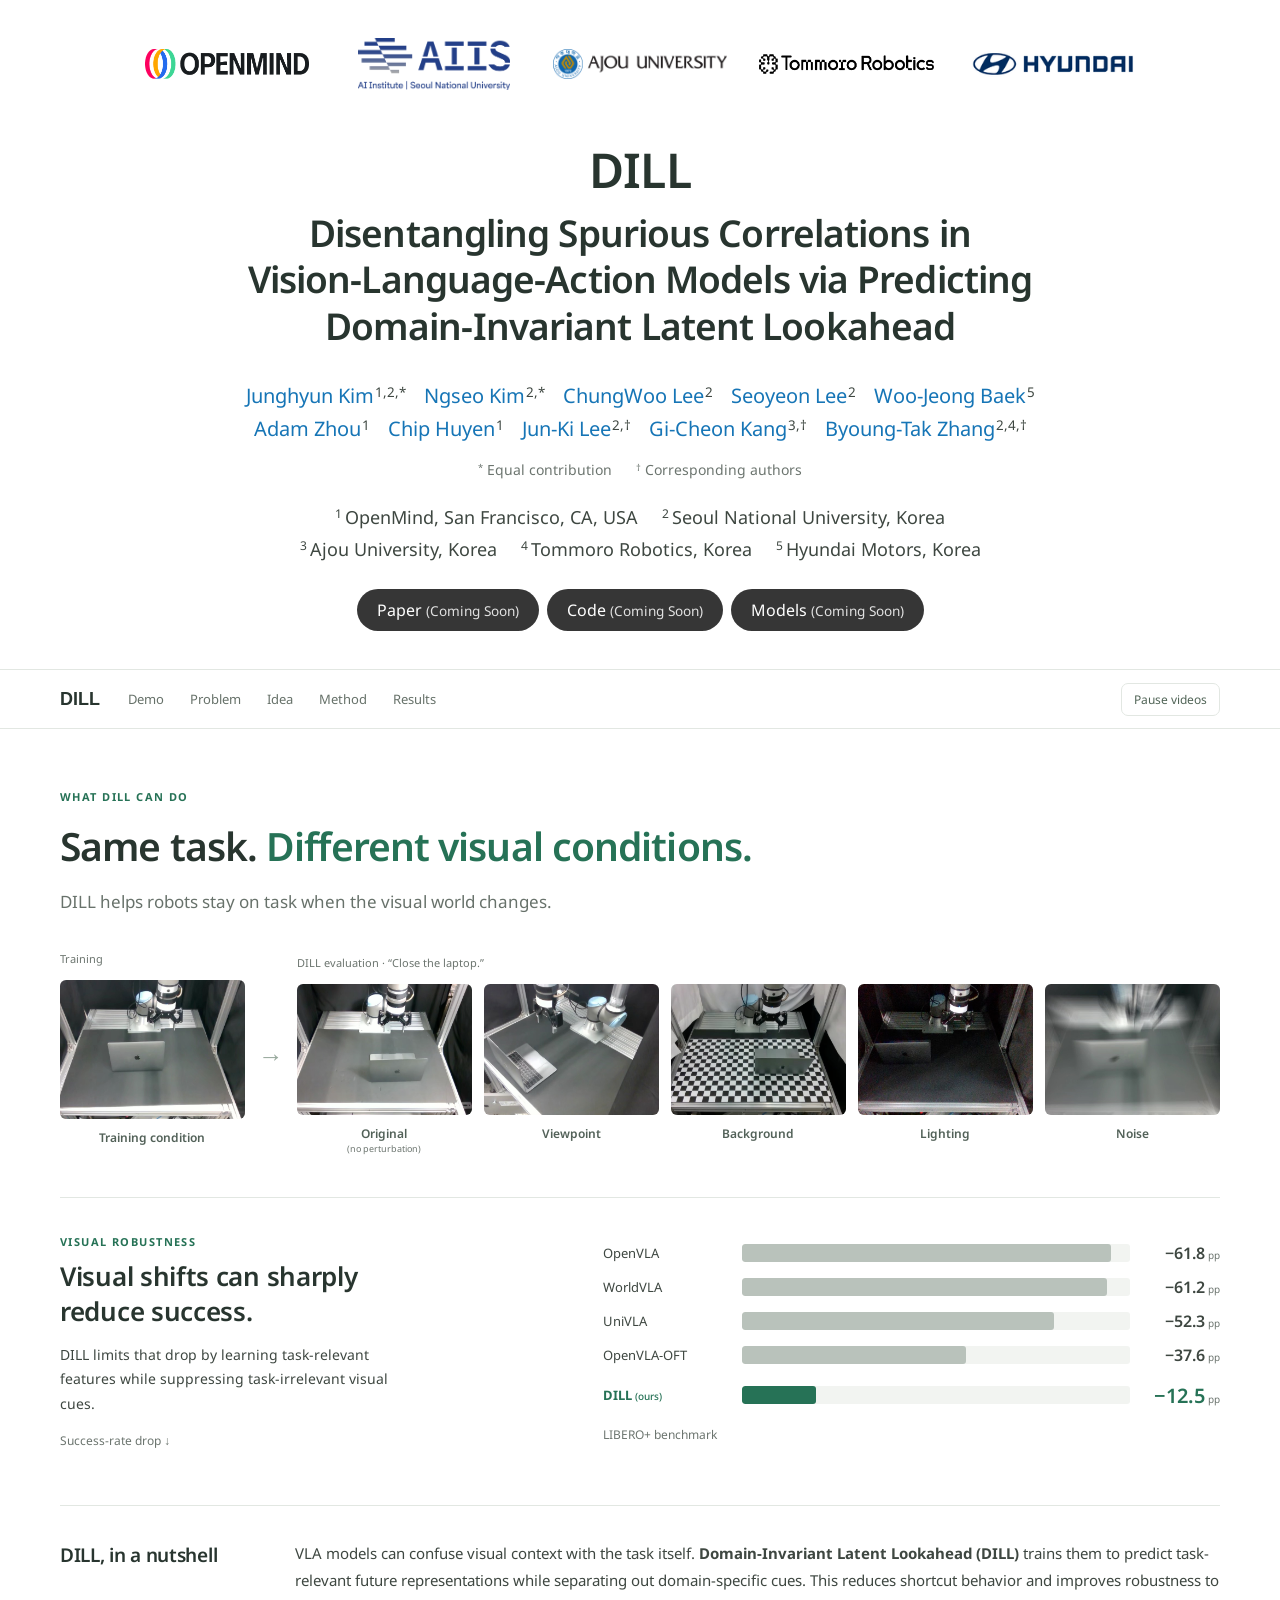
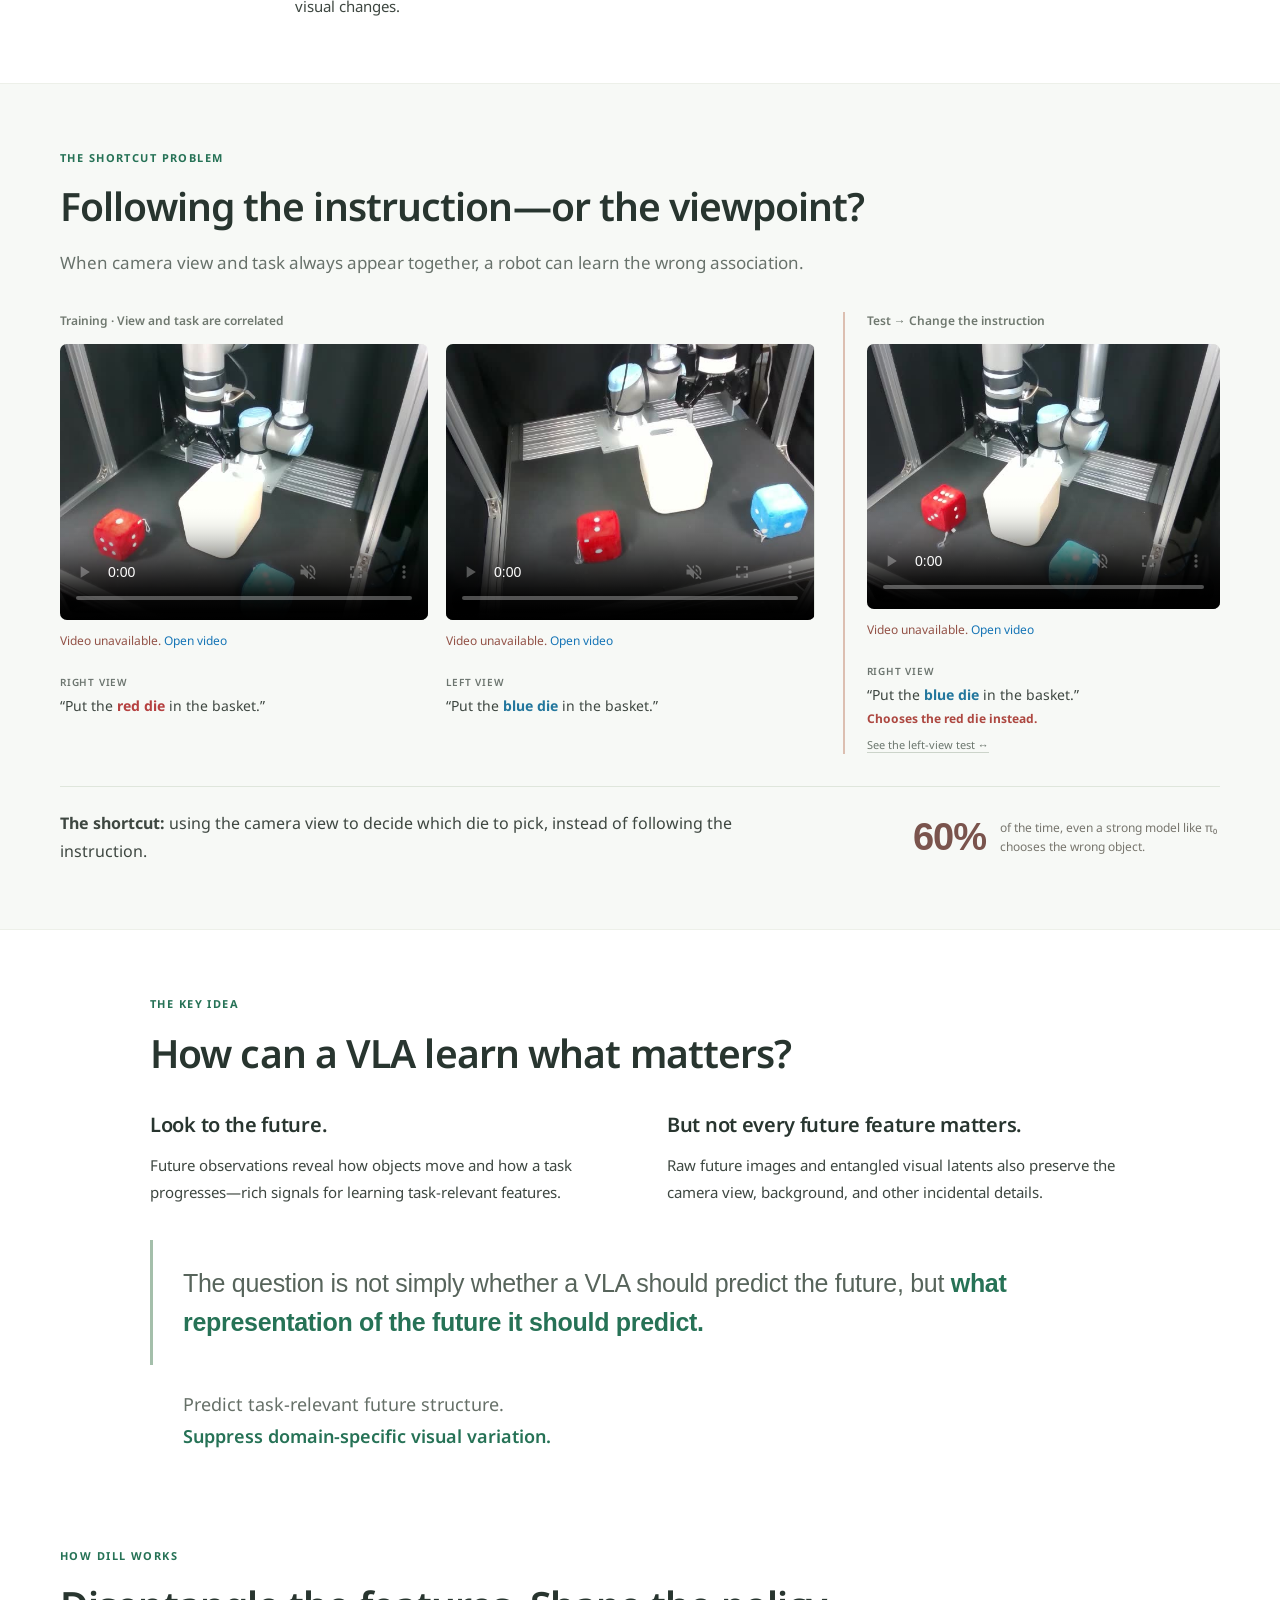
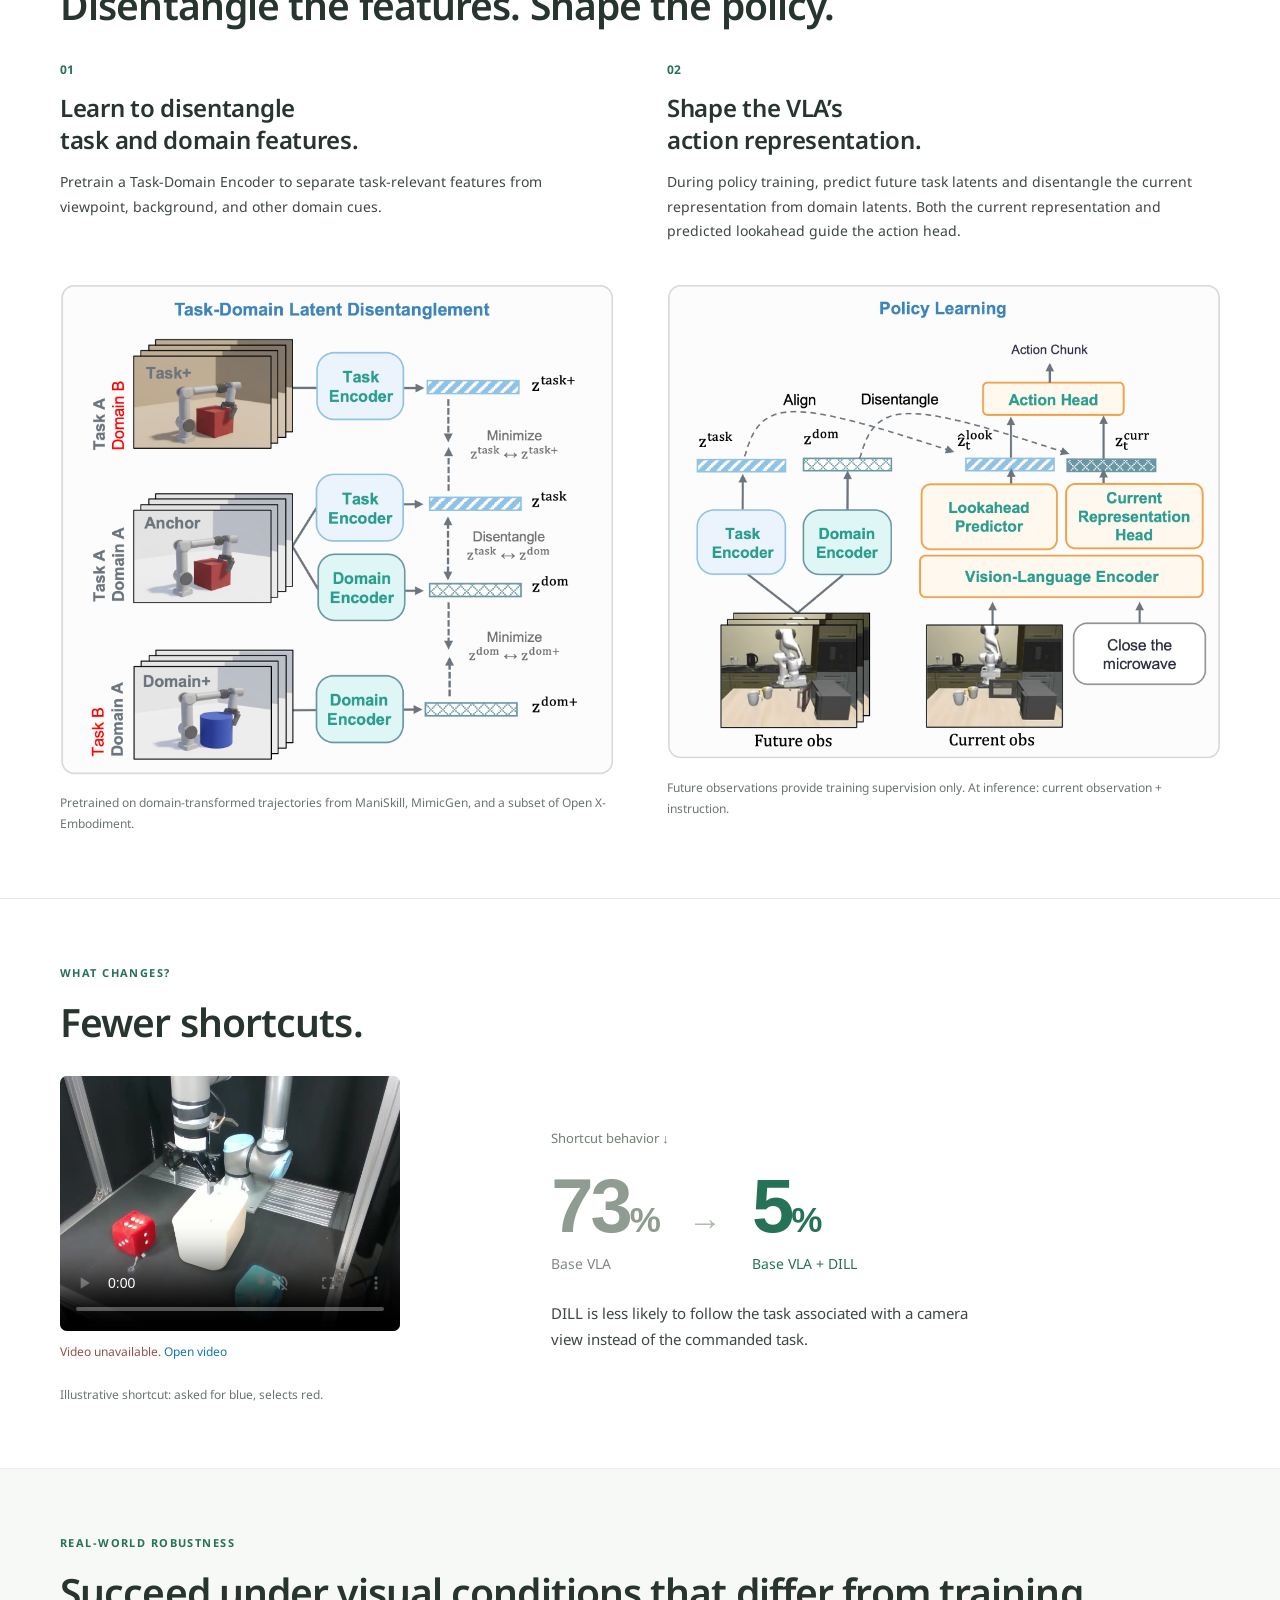
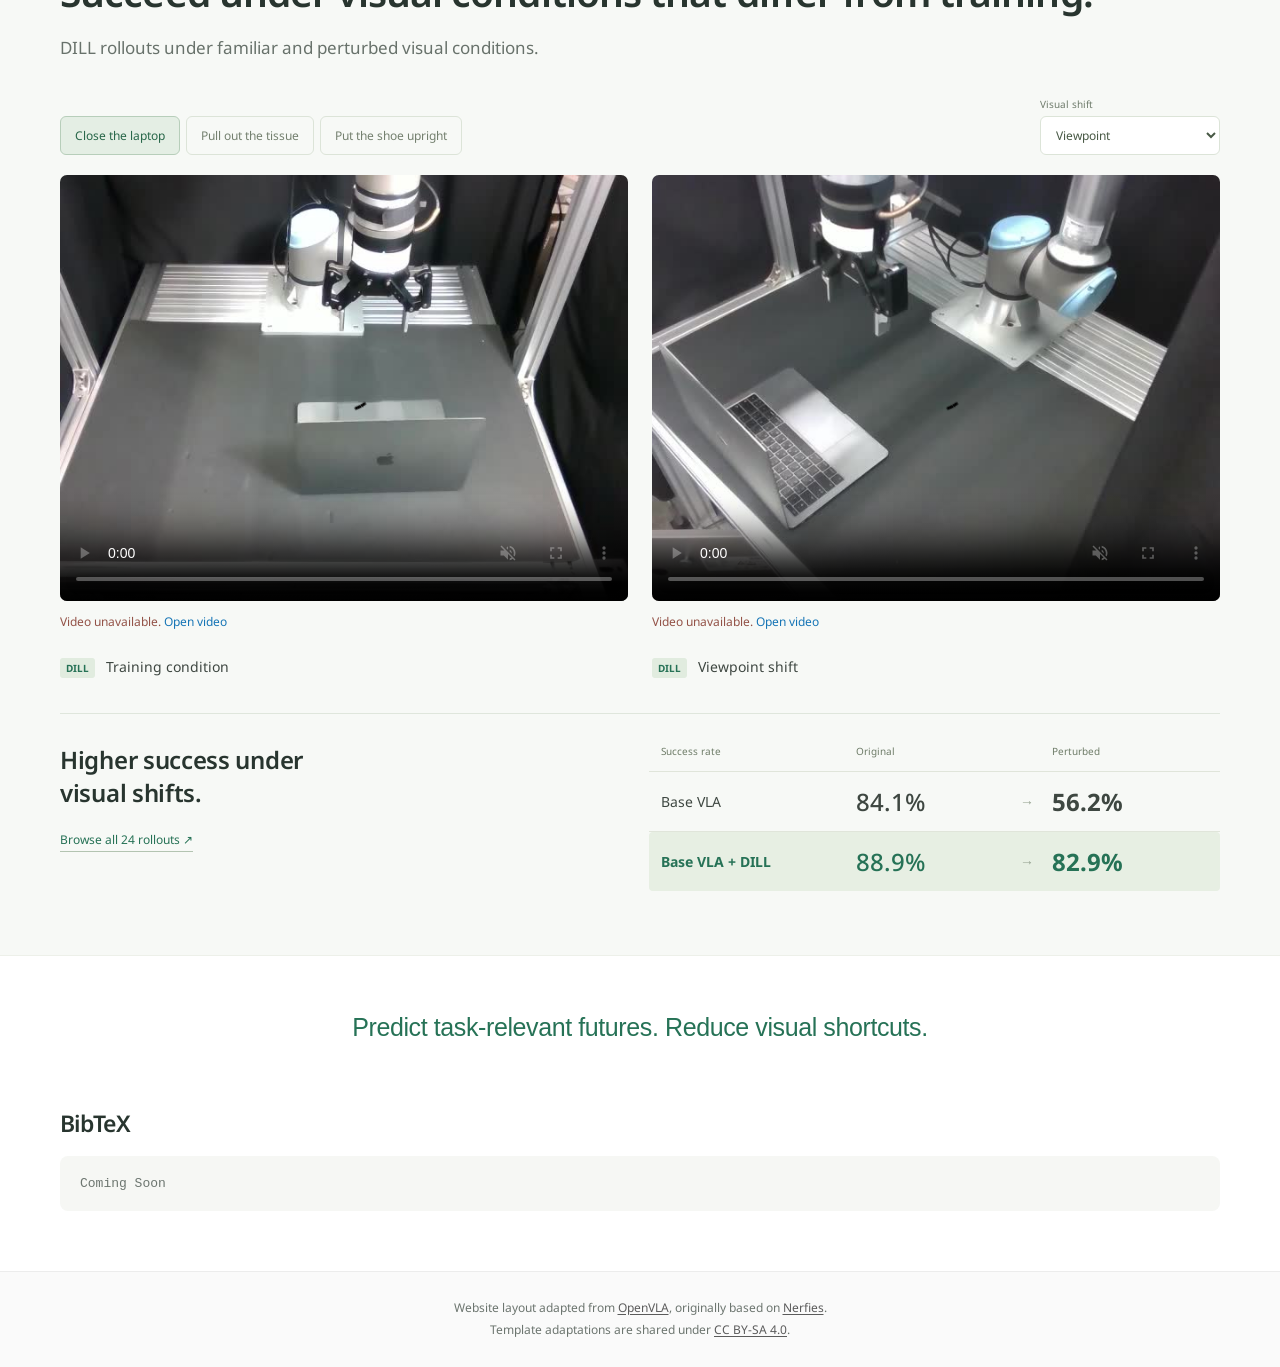
==== commit 7b53147f: "Preserve word spacing when mobile method headings reflow" ====
--- a/index.html
+++ b/index.html
@@ -136,8 +136,8 @@
     <section id="method" class="story-section method-section">
       <div class="container"><p class="eyebrow">How DILL works</p><h2>Disentangle the features. Shape the policy.</h2>
         <div class="method-grid">
-          <article class="method-step"><span class="step-number">01</span><h3>Learn to disentangle<br>task and domain features.</h3><p>Pretrain a Task-Domain Encoder to separate task-relevant features from viewpoint, background, and other domain cues.</p><figure class="method-figure"><img src="figures/task-domain%20encoder%20training.png" alt="Task and domain encoders separate trajectory information from visual conditions using paired training examples" width="1718" height="1526" loading="lazy"></figure><p class="micro">Pretrained on domain-transformed trajectories from ManiSkill, MimicGen, and a subset of Open X-Embodiment.</p></article>
-          <article class="method-step"><span class="step-number">02</span><h3>Shape the VLA’s<br>action representation.</h3><p>During policy training, predict future task latents and disentangle the current representation from domain latents. Both the current representation and predicted lookahead guide the action head.</p><figure class="method-figure"><img src="figures/policy%20training.png" alt="During policy training, future task latents supervise lookahead prediction and domain latents regularize the current representation; both policy representations feed the action head" width="1778" height="1530" loading="lazy"></figure><p class="micro">Future observations provide training supervision only. At inference: current observation + instruction.</p></article>
+          <article class="method-step"><span class="step-number">01</span><h3>Learn to disentangle<br> task and domain features.</h3><p>Pretrain a Task-Domain Encoder to separate task-relevant features from viewpoint, background, and other domain cues.</p><figure class="method-figure"><img src="figures/task-domain%20encoder%20training.png" alt="Task and domain encoders separate trajectory information from visual conditions using paired training examples" width="1718" height="1526" loading="lazy"></figure><p class="micro">Pretrained on domain-transformed trajectories from ManiSkill, MimicGen, and a subset of Open X-Embodiment.</p></article>
+          <article class="method-step"><span class="step-number">02</span><h3>Shape the VLA’s<br> action representation.</h3><p>During policy training, predict future task latents and disentangle the current representation from domain latents. Both the current representation and predicted lookahead guide the action head.</p><figure class="method-figure"><img src="figures/policy%20training.png" alt="During policy training, future task latents supervise lookahead prediction and domain latents regularize the current representation; both policy representations feed the action head" width="1778" height="1530" loading="lazy"></figure><p class="micro">Future observations provide training supervision only. At inference: current observation + instruction.</p></article>
         </div>
       </div>
     </section>
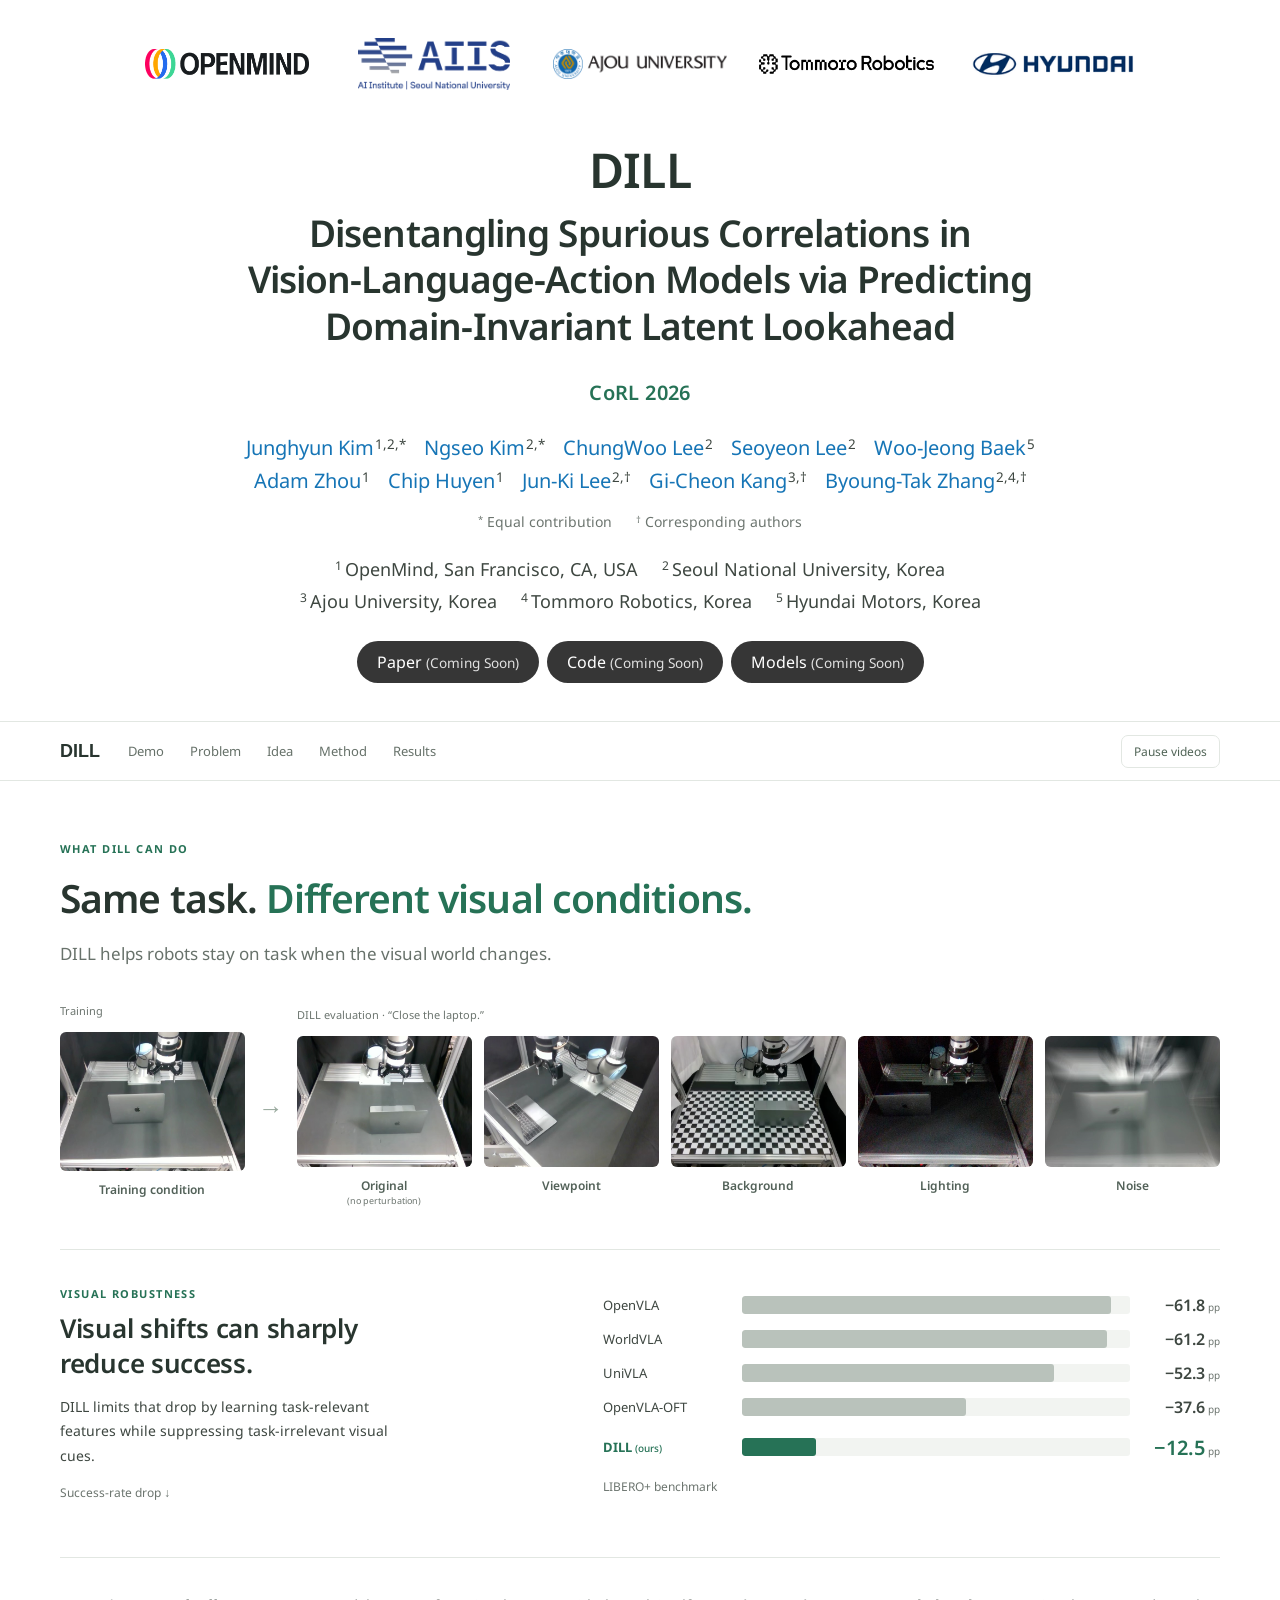
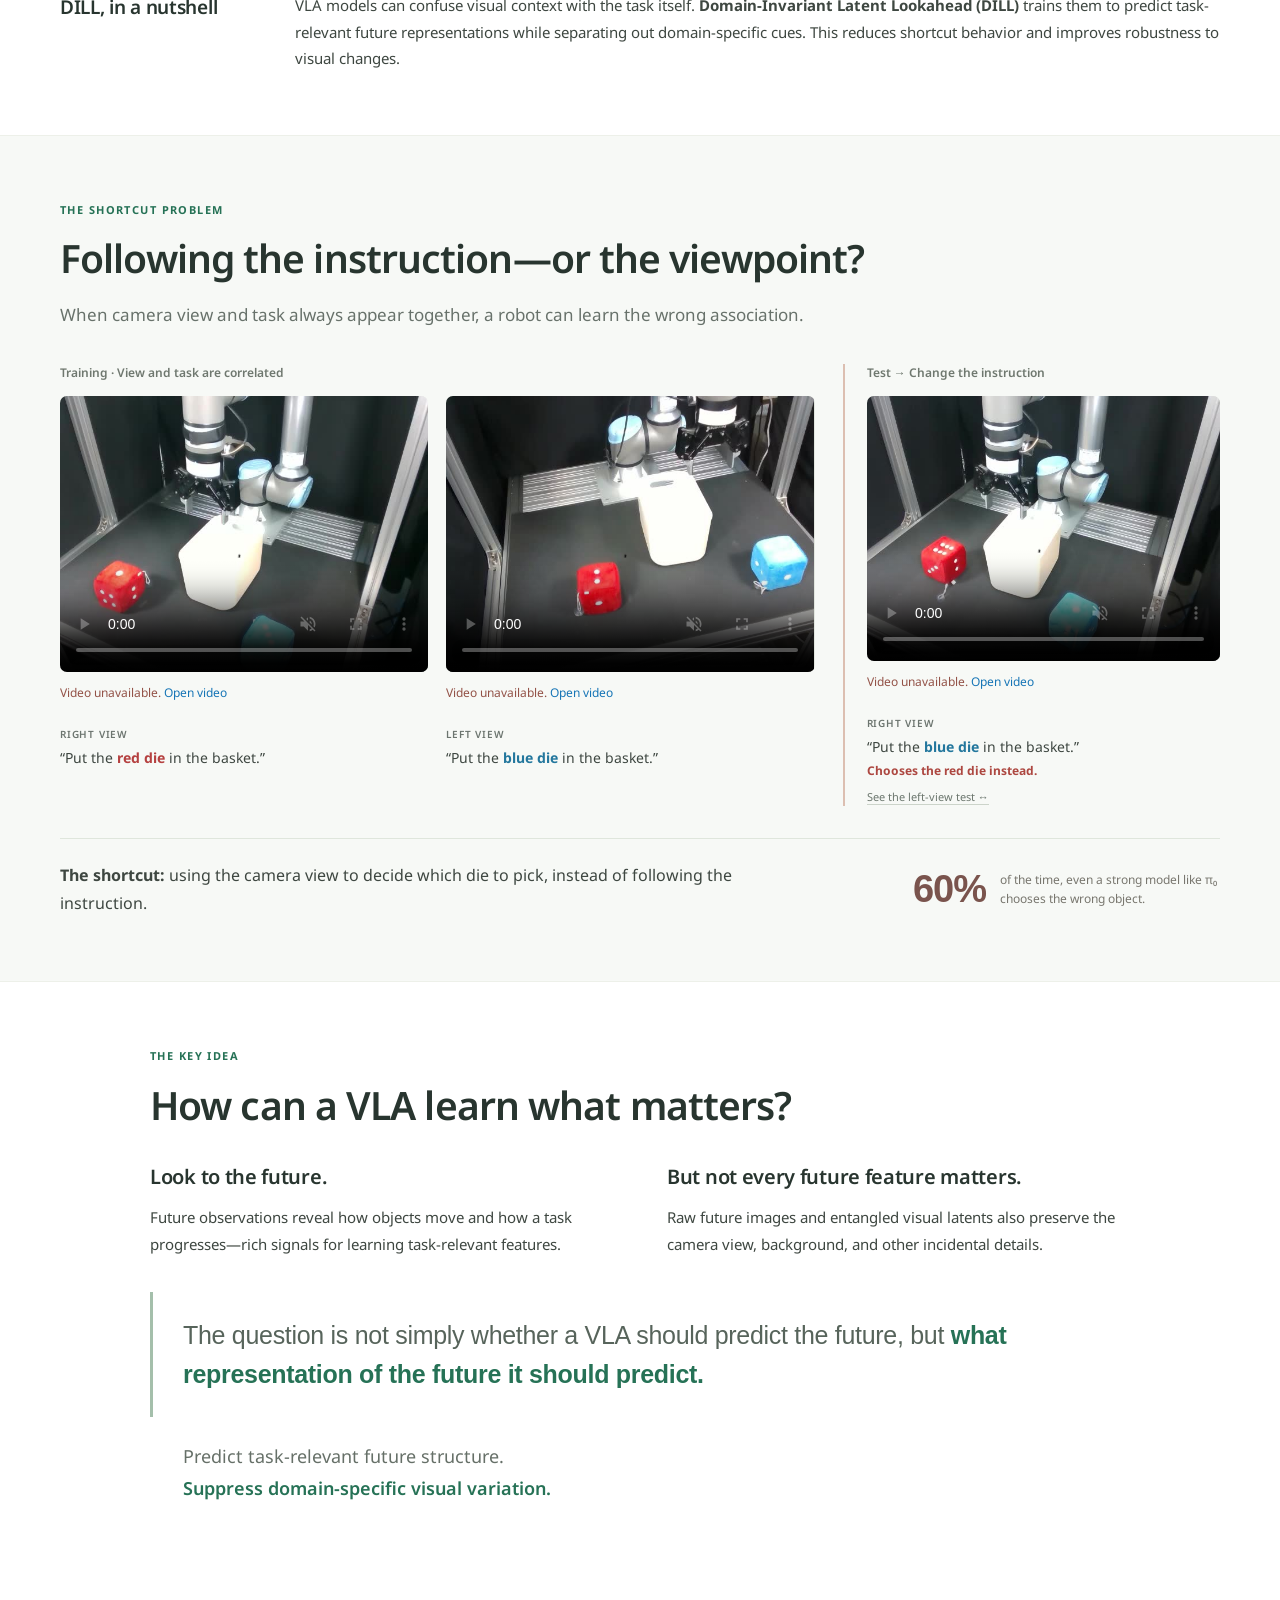
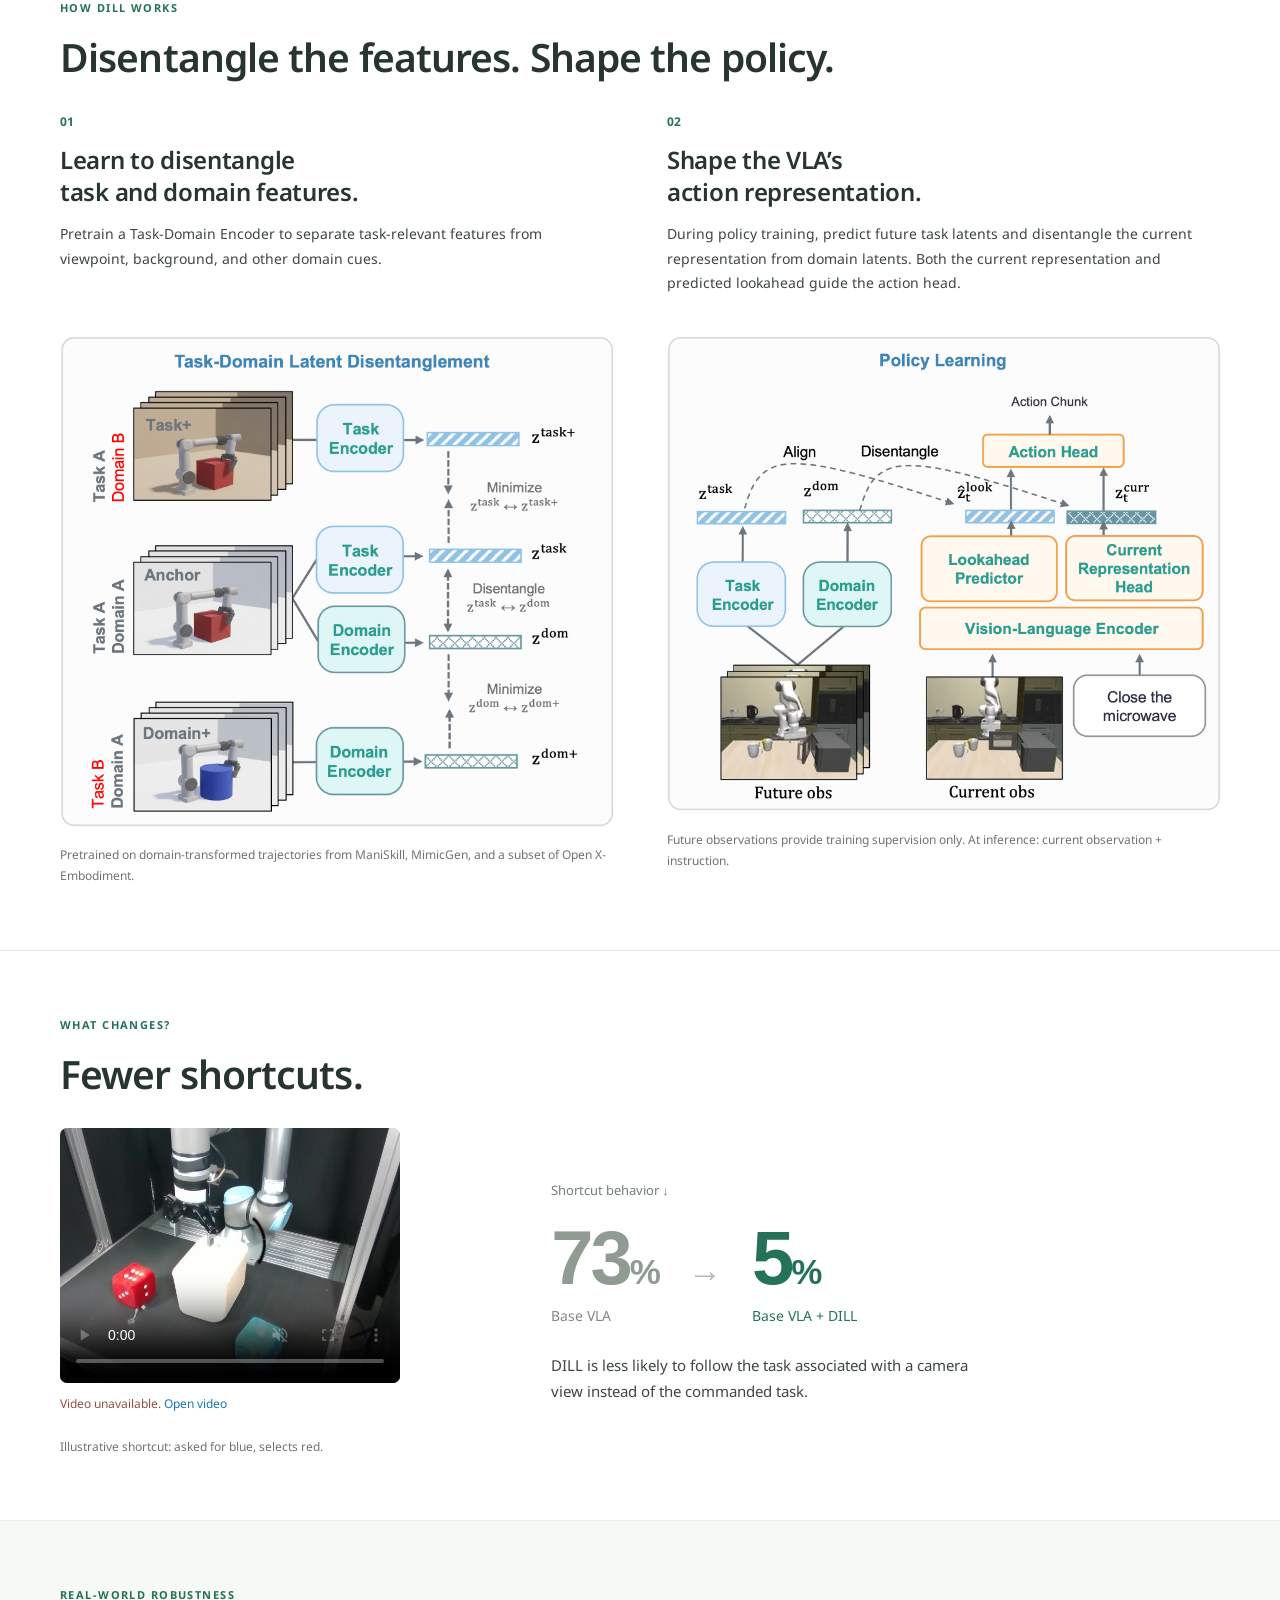
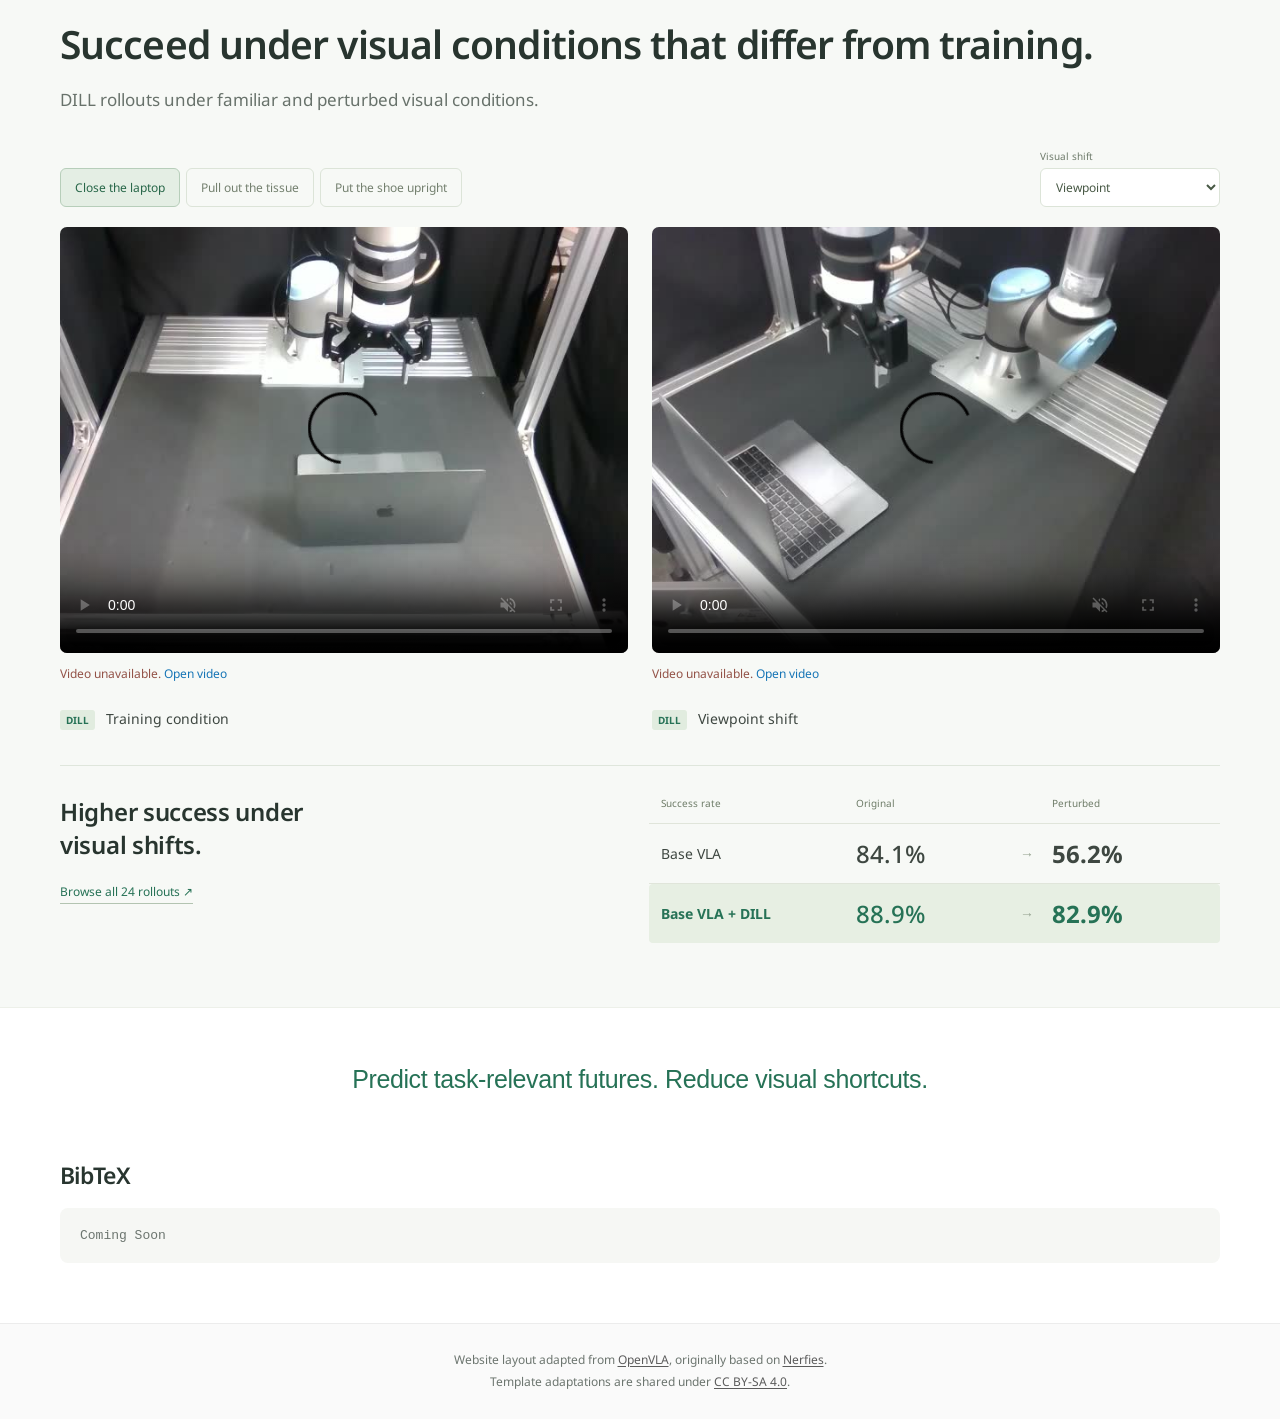
==== commit 531119f9: "Add CoRL 2026 venue to the project header" ====
--- a/index.html
+++ b/index.html
@@ -13,7 +13,7 @@
   <link rel="preconnect" href="https://fonts.googleapis.com">
   <link rel="preconnect" href="https://fonts.gstatic.com" crossorigin>
   <link href="https://fonts.googleapis.com/css?family=Google+Sans:400,500,600,700%7CNoto+Sans:400,600,700&amp;display=swap" rel="stylesheet">
-  <link rel="stylesheet" href="site.css?v=2">
+  <link rel="stylesheet" href="site.css?v=3">
 </head>
 <body id="top">
   <a class="skip-link" href="#demo">Skip to research</a>
@@ -38,6 +38,7 @@
             <span class="title-line">Domain-Invariant Latent Lookahead</span>
           </span>
         </h1>
+        <p class="publication-venue">CoRL 2026</p>
 
         <!-- AUTHOR BLOCK: source is the user's 2026-09-07 LaTeX author block. -->
         <div class="publication-authors" aria-label="Authors">
--- a/site.css
+++ b/site.css
@@ -60,6 +60,7 @@
     .project-name { display: block; font-size: 48px; line-height: 1.18; margin-bottom: 11px; }
     .paper-title { display: block; font-size: 37px; line-height: 1.26; }
     .title-line { display: block; }
+    .publication-venue { margin: 0 0 24px; color: var(--green); font: 600 20px/1.4 'Google Sans', 'Noto Sans', Arial, sans-serif; letter-spacing: .02em; }
     .publication-authors {
       font-family: 'Google Sans', 'Noto Sans', Arial, sans-serif;
       font-size: 20px;
@@ -128,6 +129,7 @@
       .project-name { font-size: 42px; margin-bottom: 14px; }
       .paper-title { font-size: clamp(25px, 4.8vw, 32px); line-height: 1.3; }
       .title-line { display: inline; }
+      .publication-venue { font-size: 18px; margin-bottom: 22px; }
       .publication-authors { font-size: 17px; line-height: 1.95; }
       .author-row { display: contents; }
       .author-block { margin: 0 6px; }
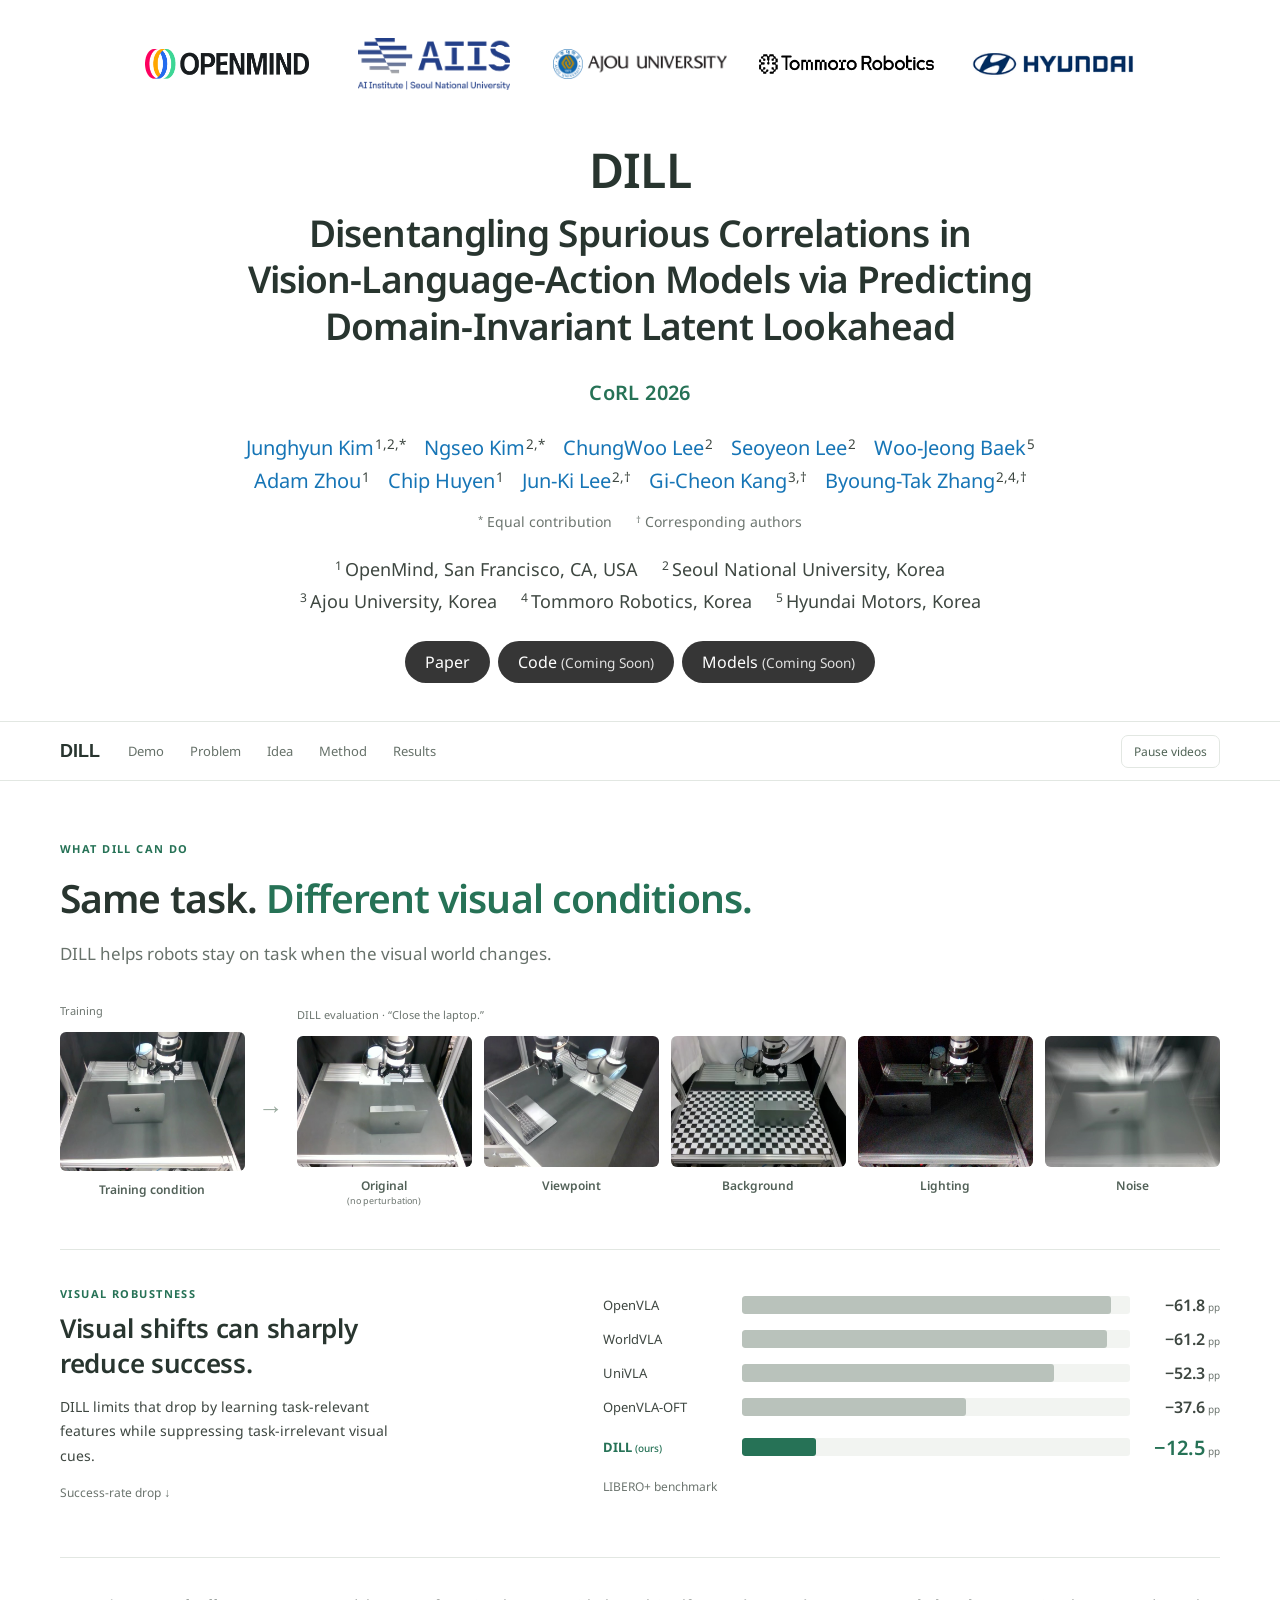
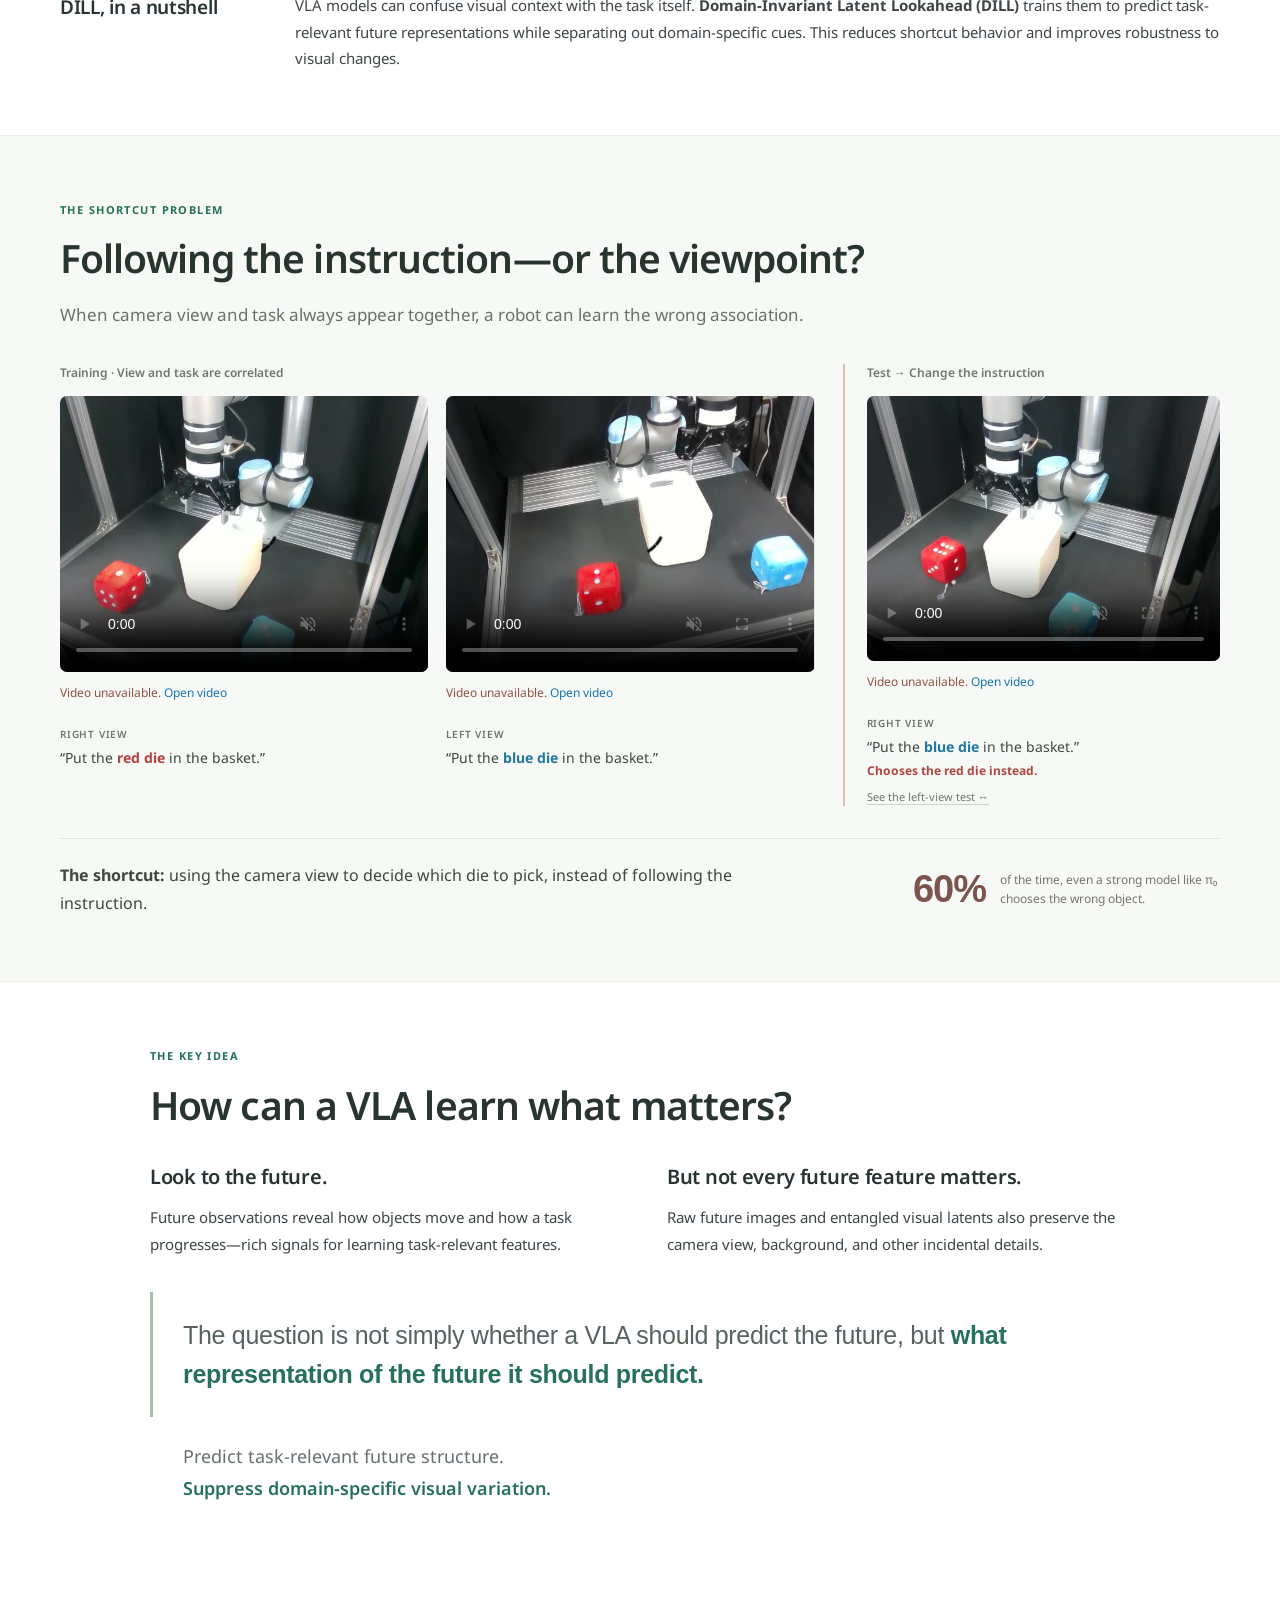
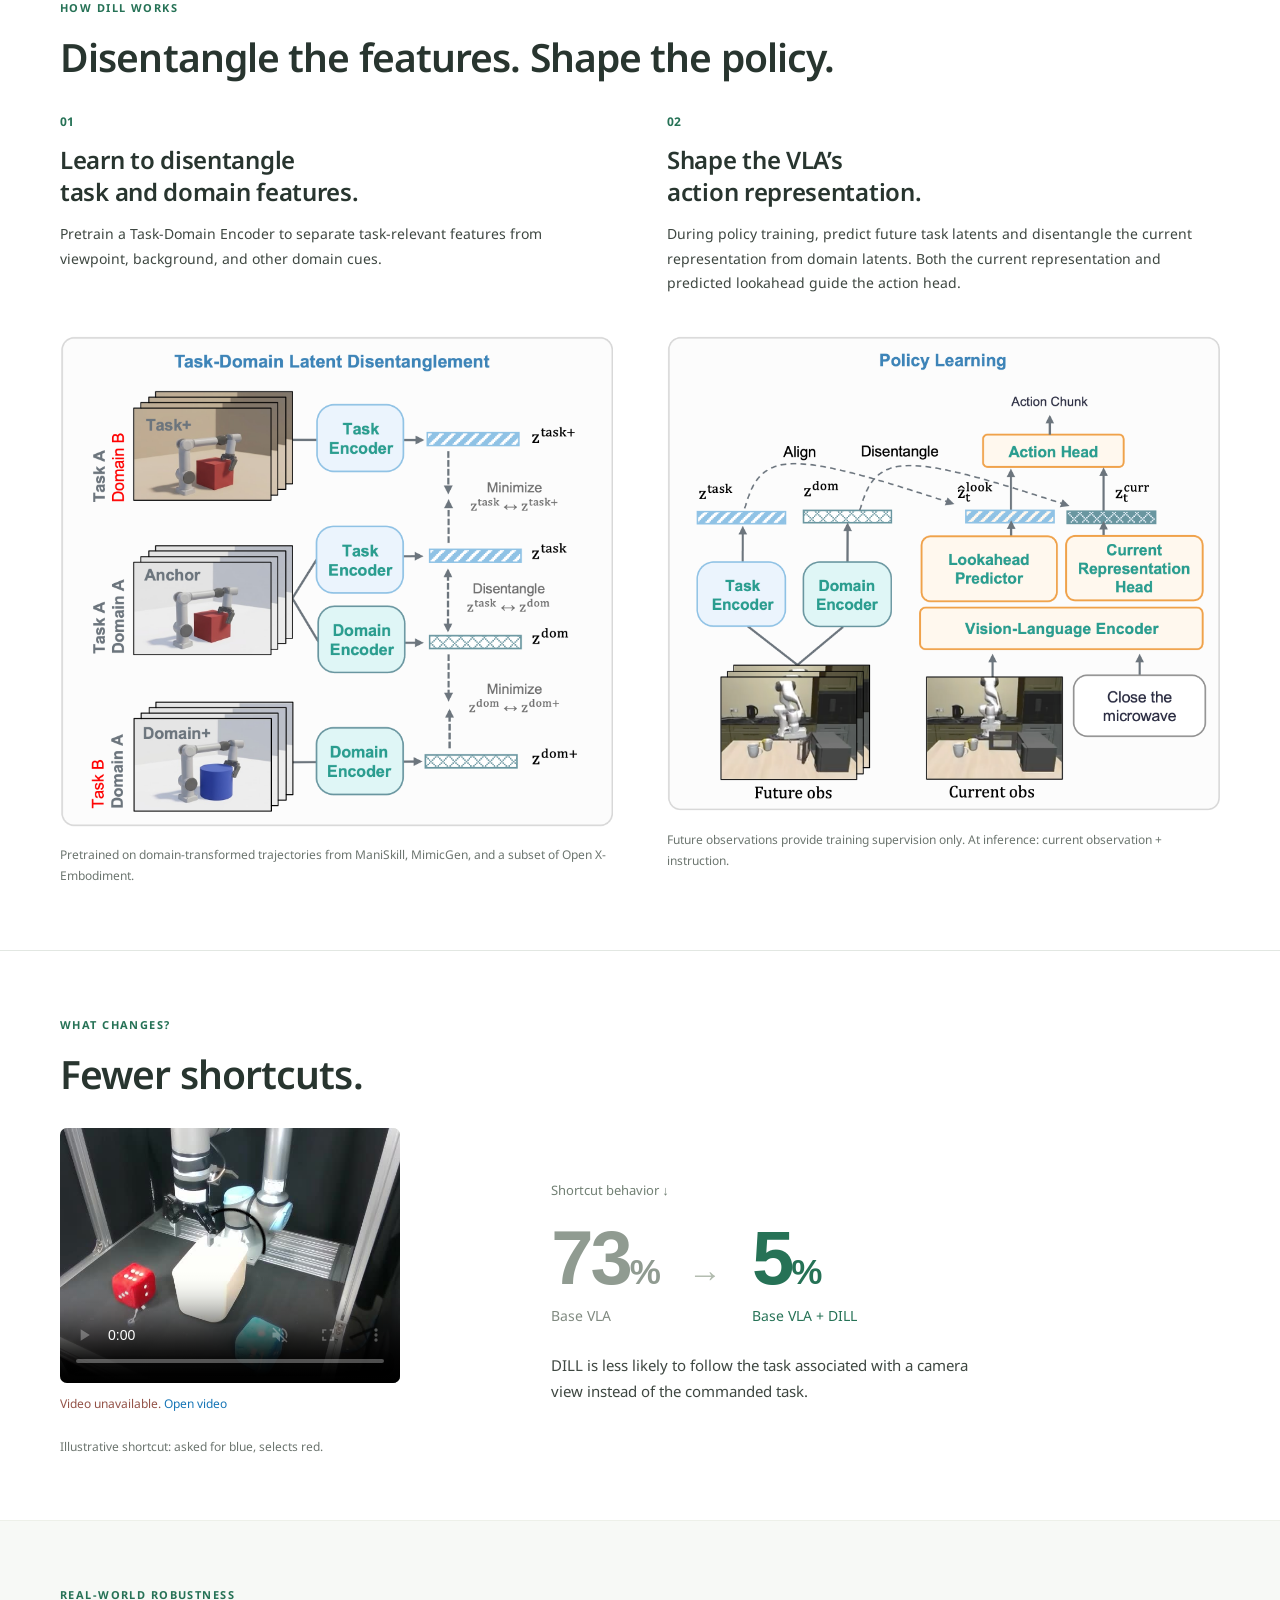
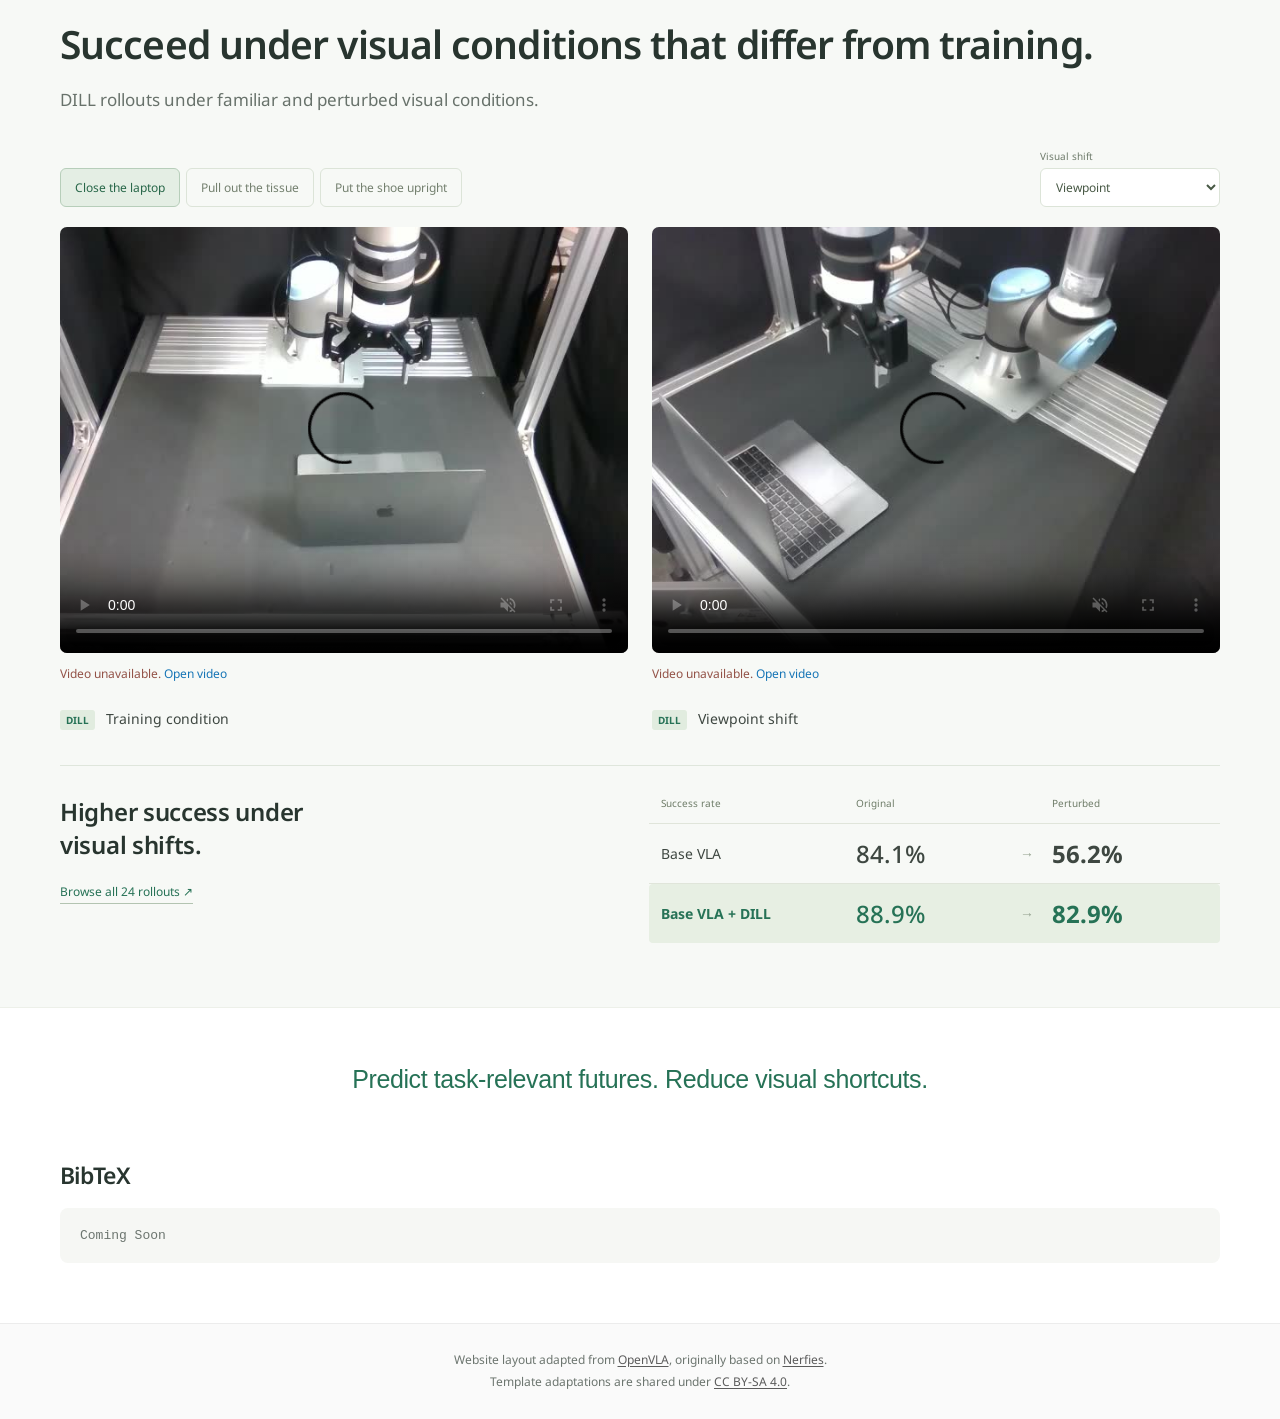
==== commit 1a174265: "Link the Paper button to the published arXiv paper" ====
--- a/index.html
+++ b/index.html
@@ -69,7 +69,7 @@
 
         <!-- Replace the self-links with release URLs when the resources are available. -->
         <nav class="publication-links" aria-label="Project resources">
-          <a class="resource-link" href="#">Paper <span class="resource-note">(Coming Soon)</span></a>
+          <a class="resource-link" href="https://arxiv.org/abs/2609.37165" target="_blank" rel="noopener noreferrer">Paper</a>
           <a class="resource-link" href="#">Code <span class="resource-note">(Coming Soon)</span></a>
           <a class="resource-link" href="#">Models <span class="resource-note">(Coming Soon)</span></a>
         </nav>
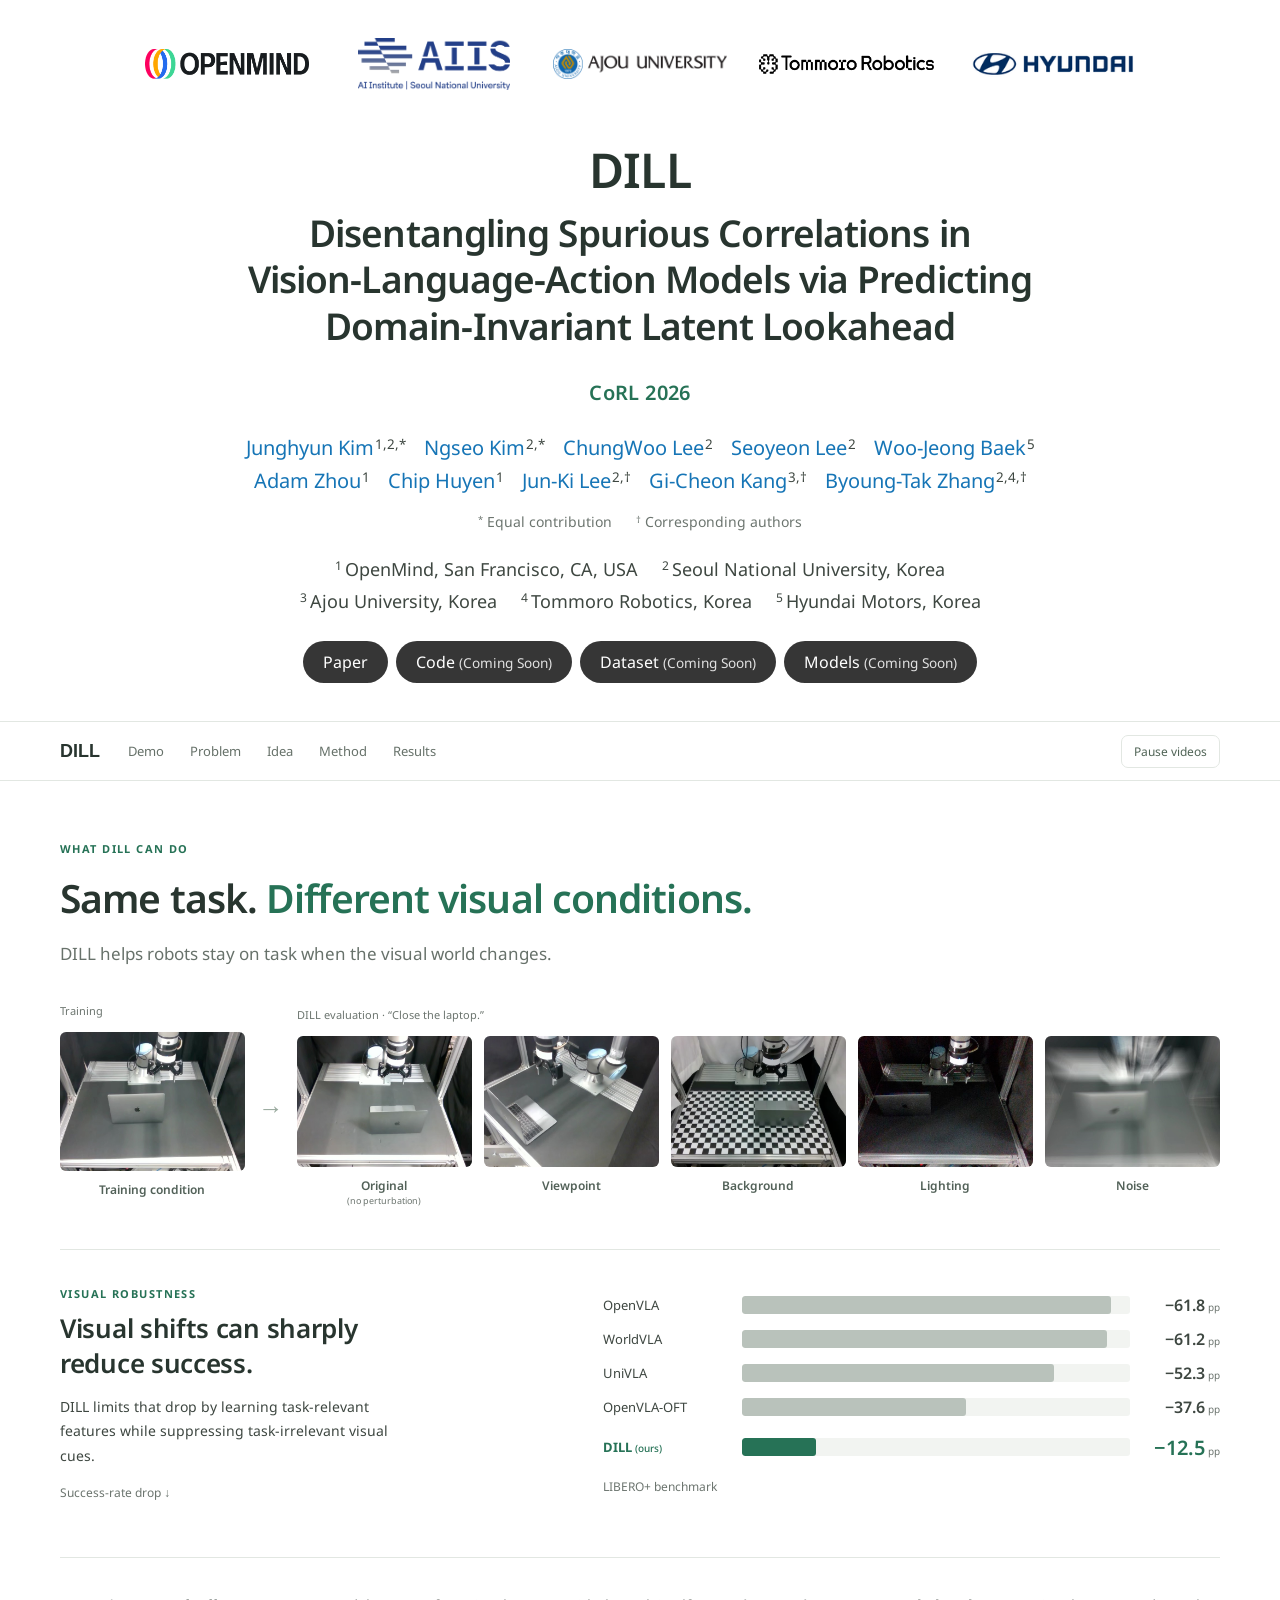
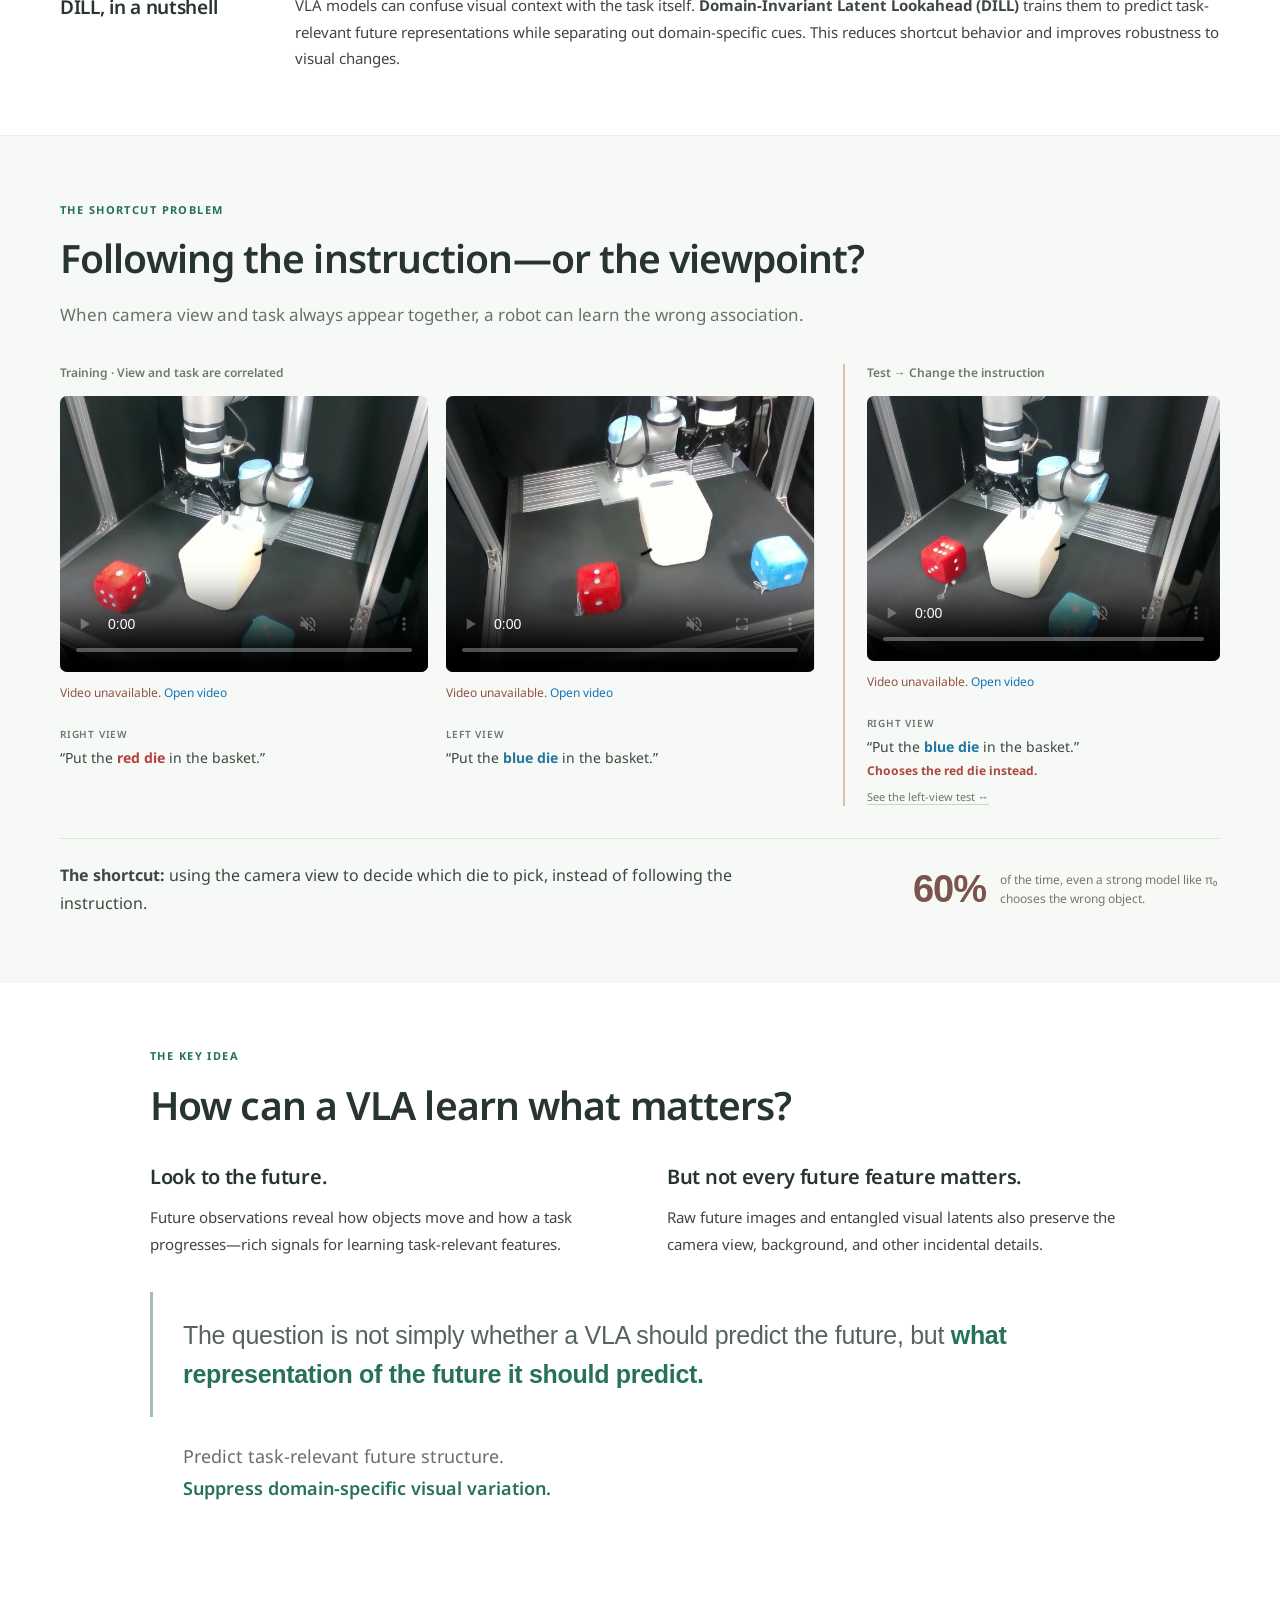
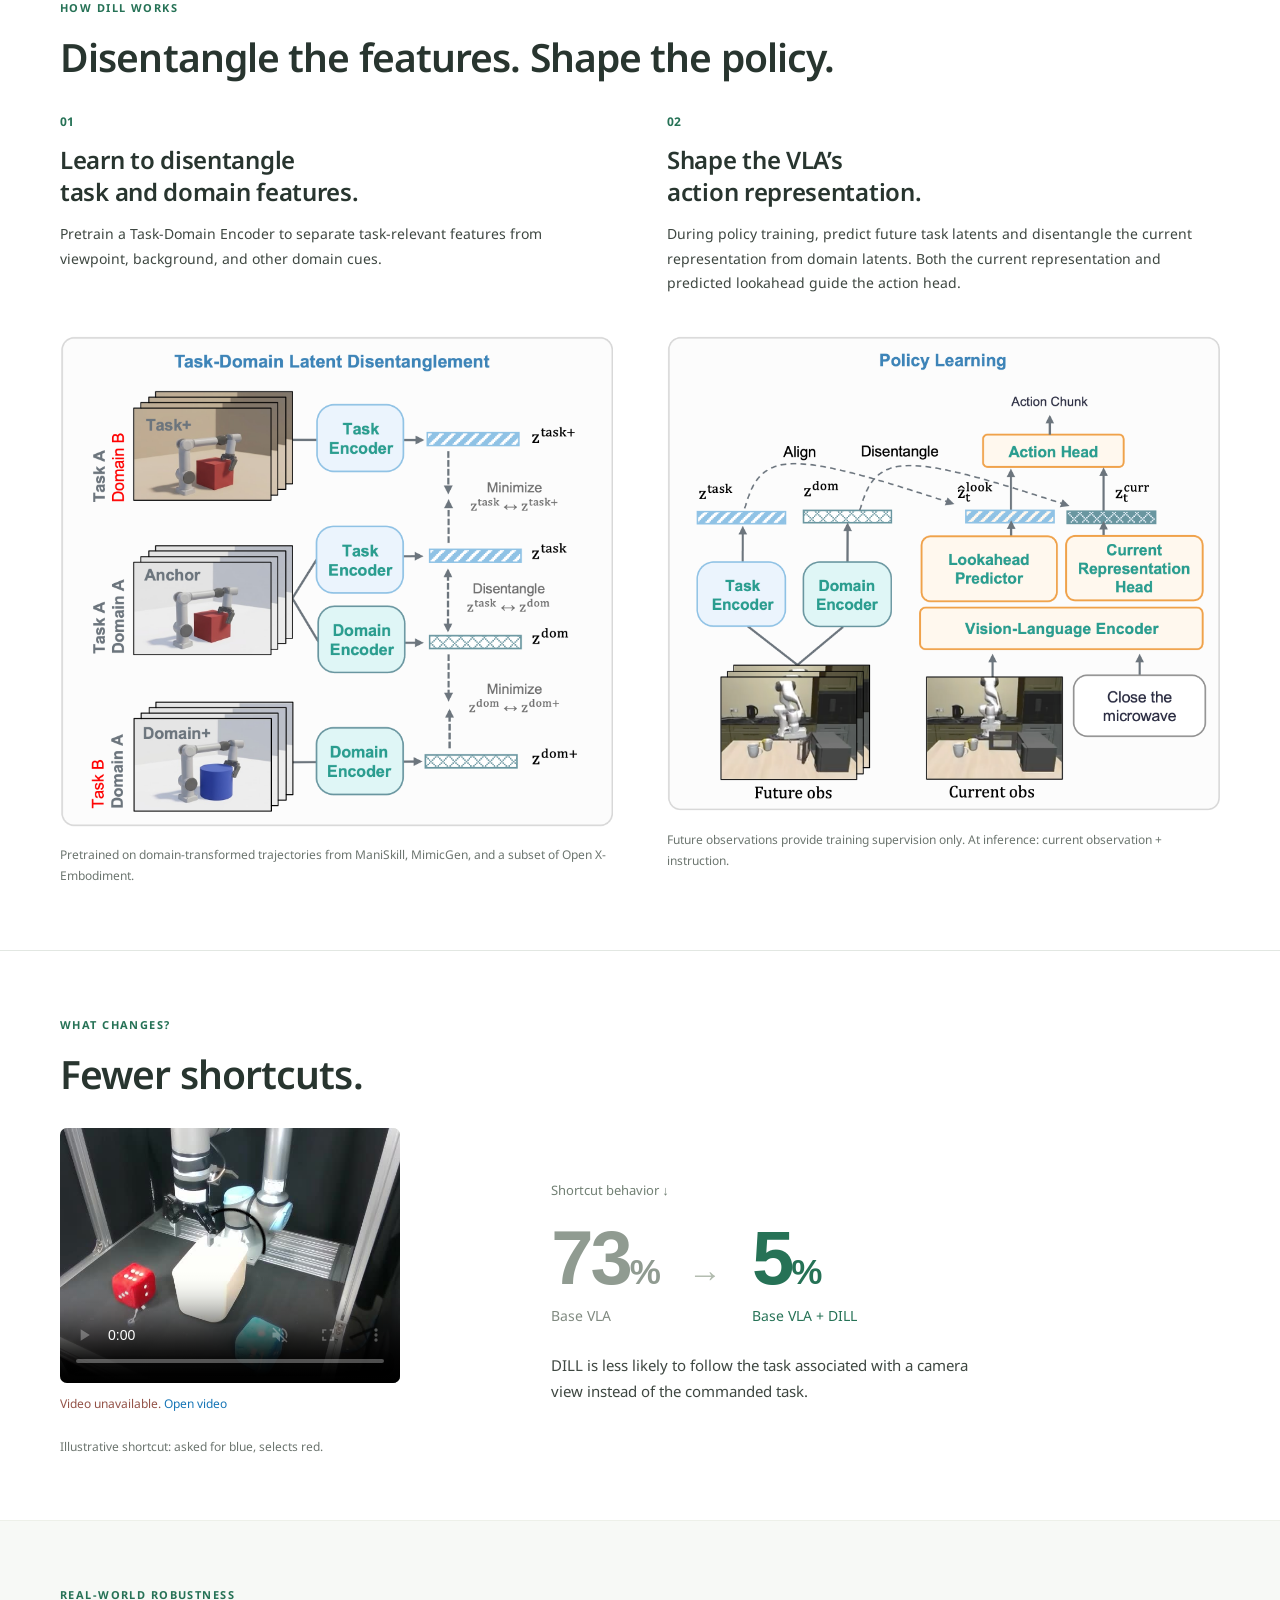
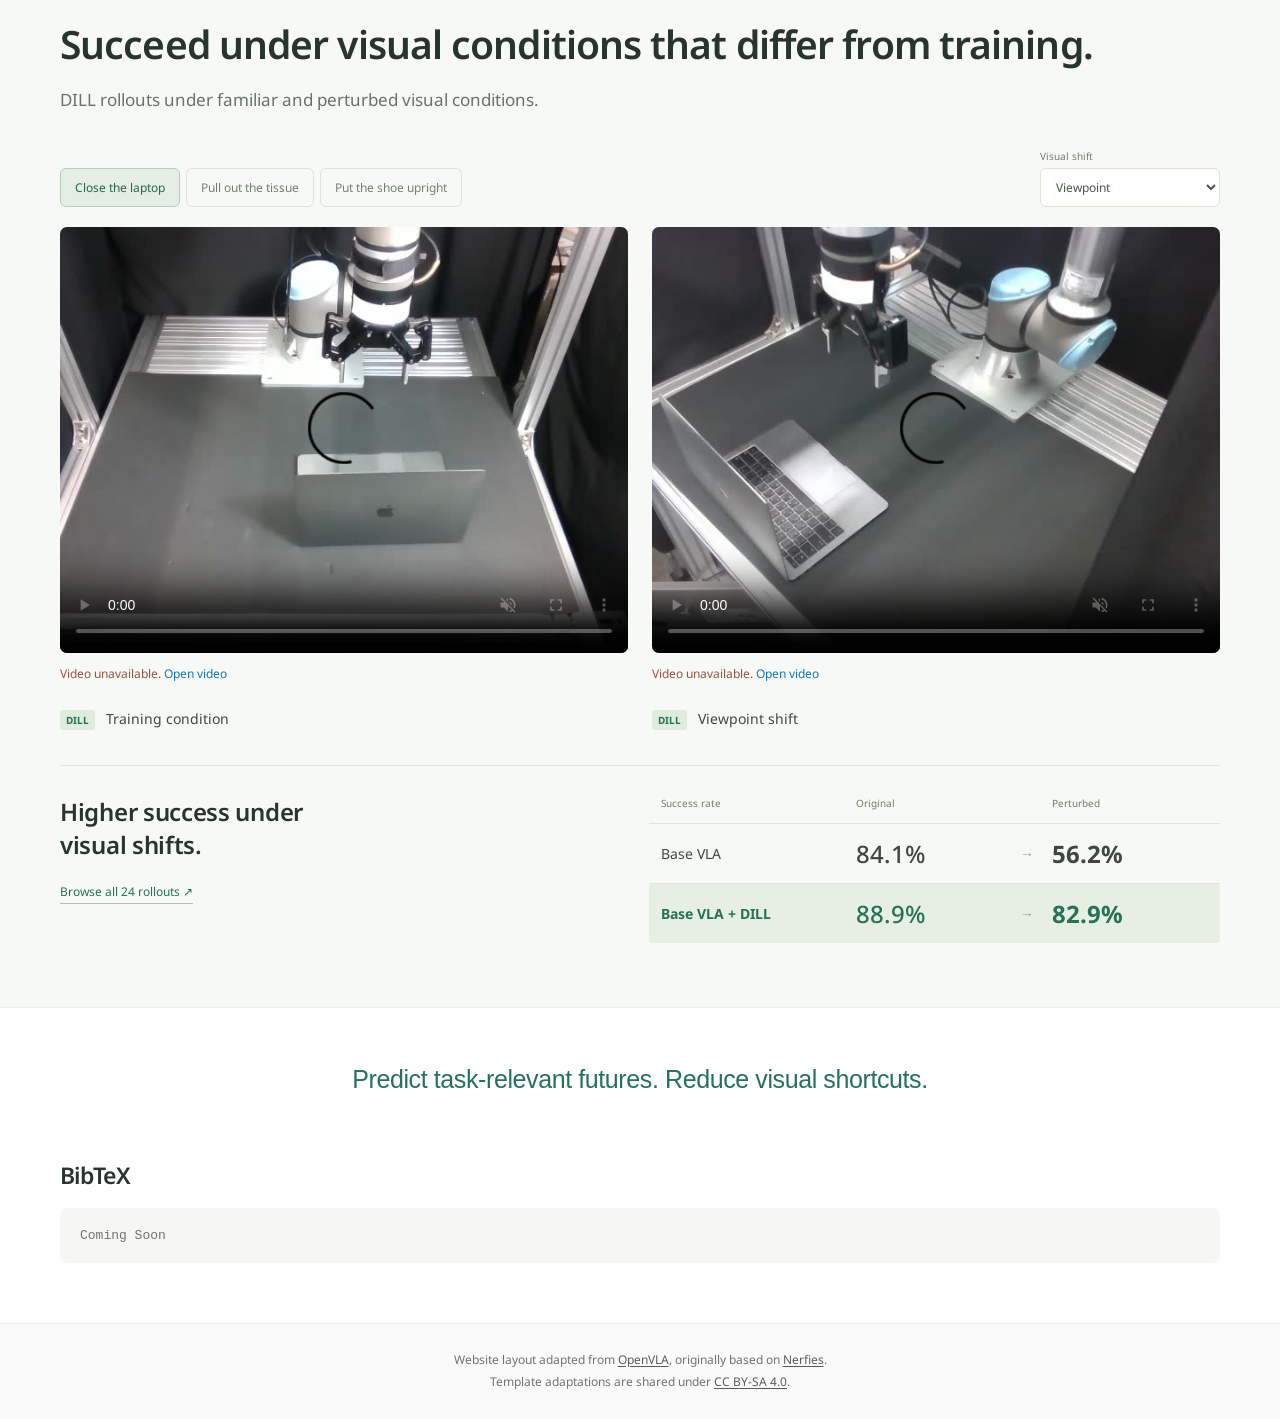
==== commit cb706551: "Connect code, dataset, and model repositories" ====
--- a/index.html
+++ b/index.html
@@ -67,11 +67,12 @@
           <div class="affiliation-row"><span class="affiliation-block"><sup>3</sup>Ajou University, Korea</span><span class="affiliation-block"><sup>4</sup>Tommoro Robotics, Korea</span><span class="affiliation-block"><sup>5</sup>Hyundai Motors, Korea</span></div>
         </div>
 
-        <!-- Replace the self-links with release URLs when the resources are available. -->
+        <!-- Repositories are public; code, dataset, and model files are coming soon. -->
         <nav class="publication-links" aria-label="Project resources">
           <a class="resource-link" href="https://arxiv.org/abs/2609.37165" target="_blank" rel="noopener noreferrer">Paper</a>
-          <a class="resource-link" href="#">Code <span class="resource-note">(Coming Soon)</span></a>
-          <a class="resource-link" href="#">Models <span class="resource-note">(Coming Soon)</span></a>
+          <a class="resource-link" href="https://github.com/DILL-VLA/DILL" target="_blank" rel="noopener noreferrer">Code <span class="resource-note">(Coming Soon)</span></a>
+          <a class="resource-link" href="https://huggingface.co/datasets/DILL-VLA/DILL-Dataset" target="_blank" rel="noopener noreferrer">Dataset <span class="resource-note">(Coming Soon)</span></a>
+          <a class="resource-link" href="https://huggingface.co/DILL-VLA/DILL" target="_blank" rel="noopener noreferrer">Models <span class="resource-note">(Coming Soon)</span></a>
         </nav>
       </div>
     </header>
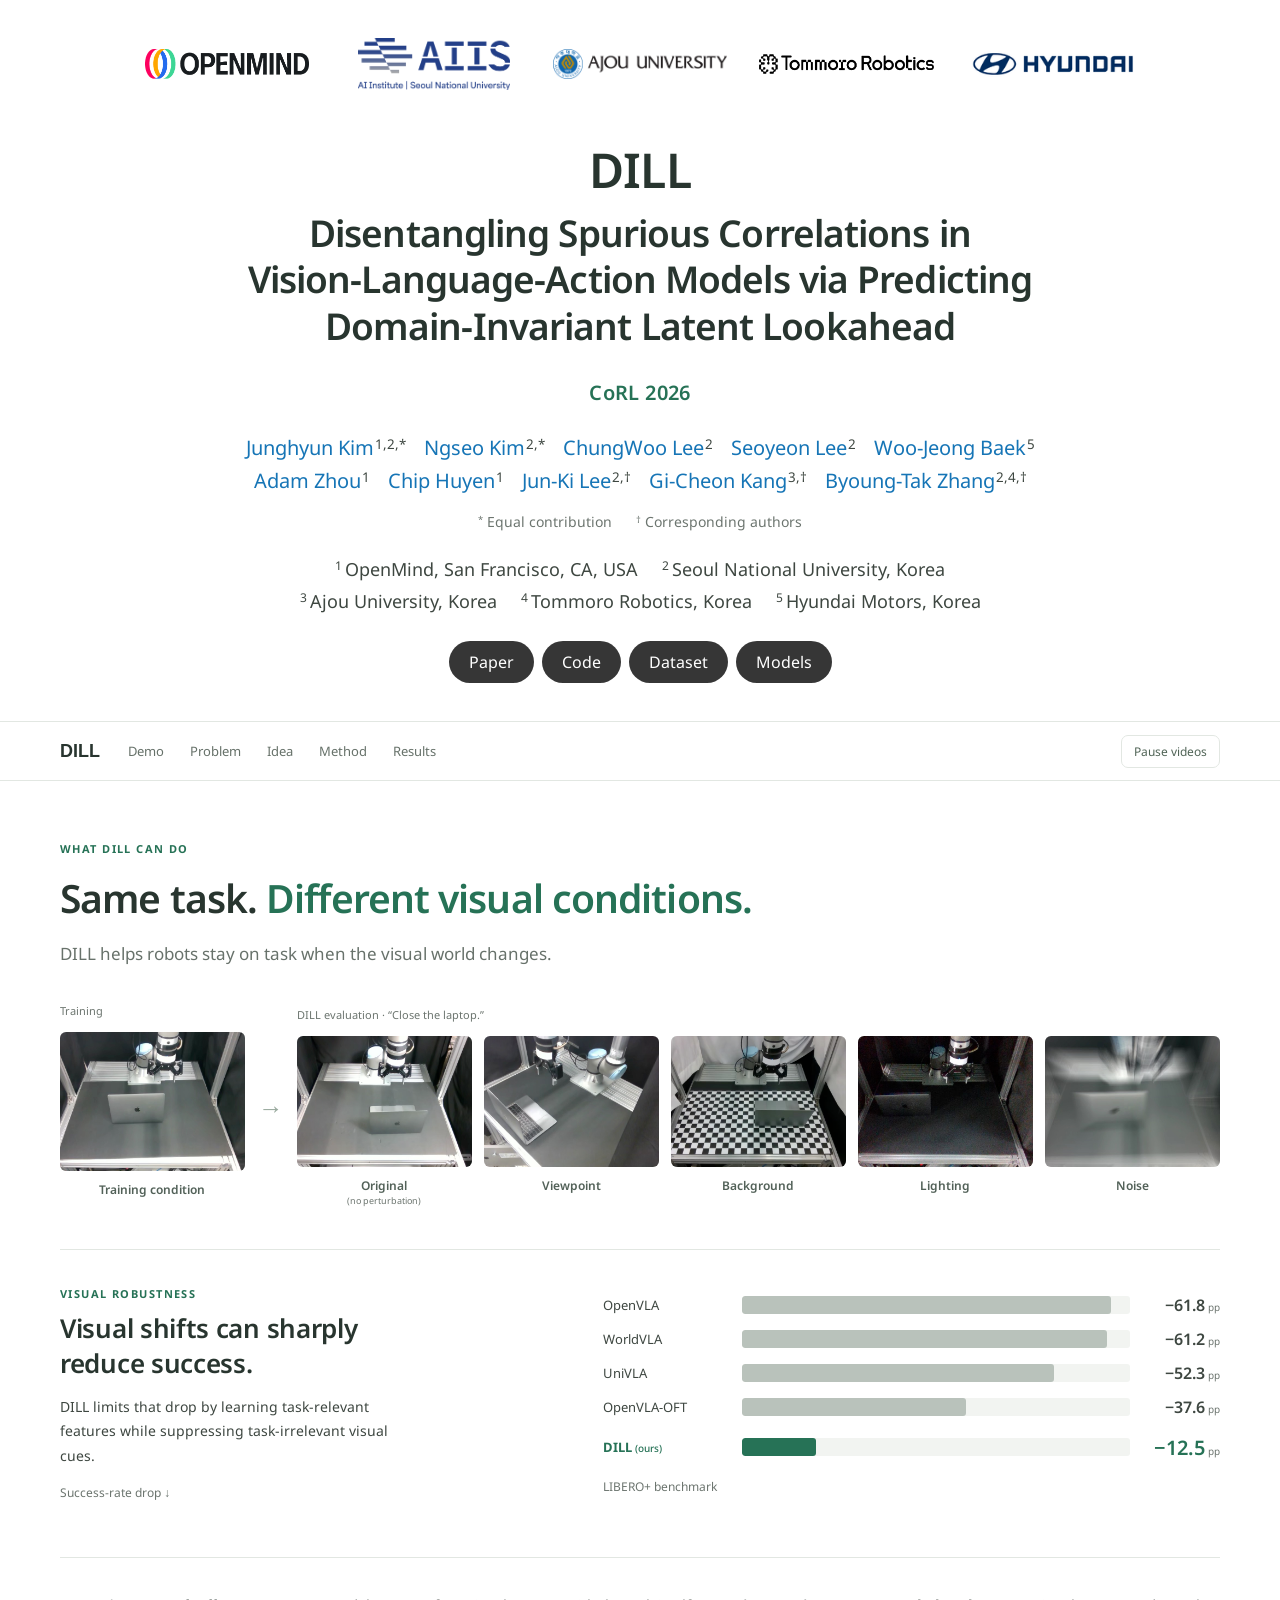
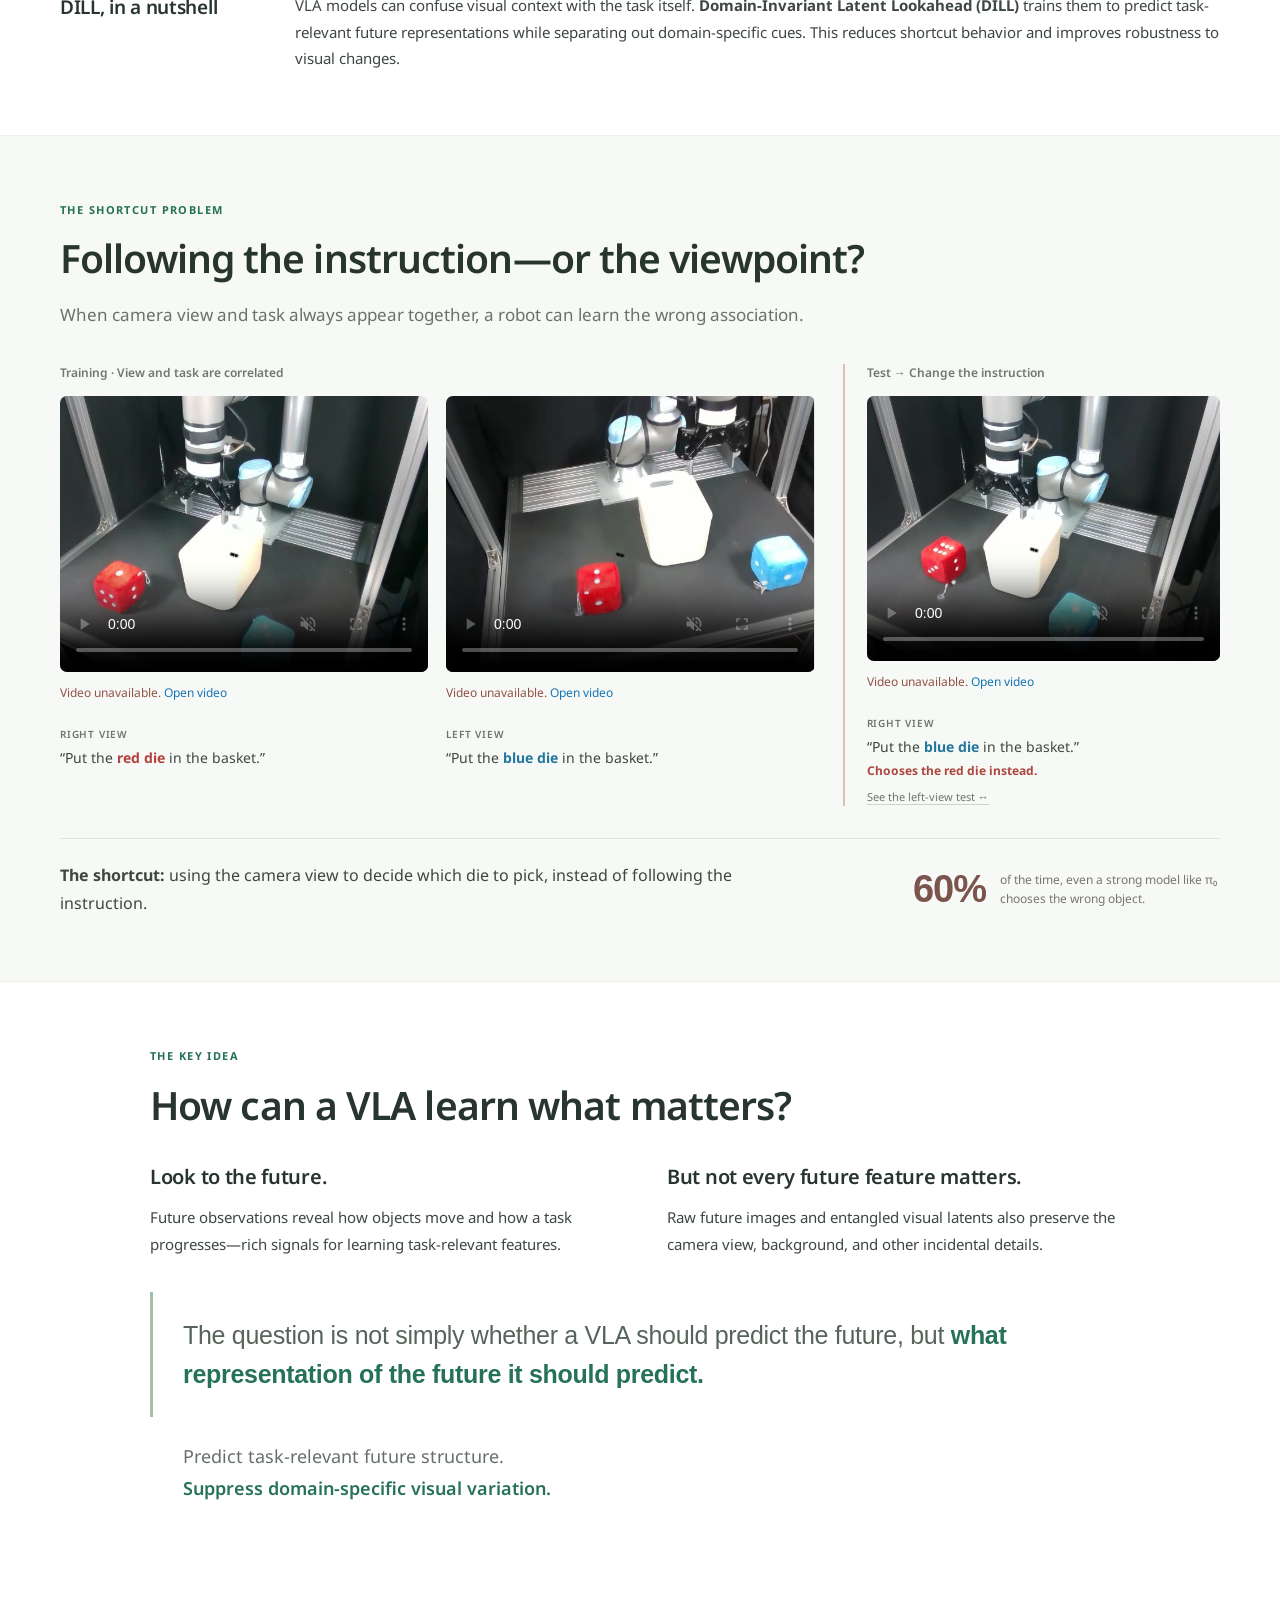
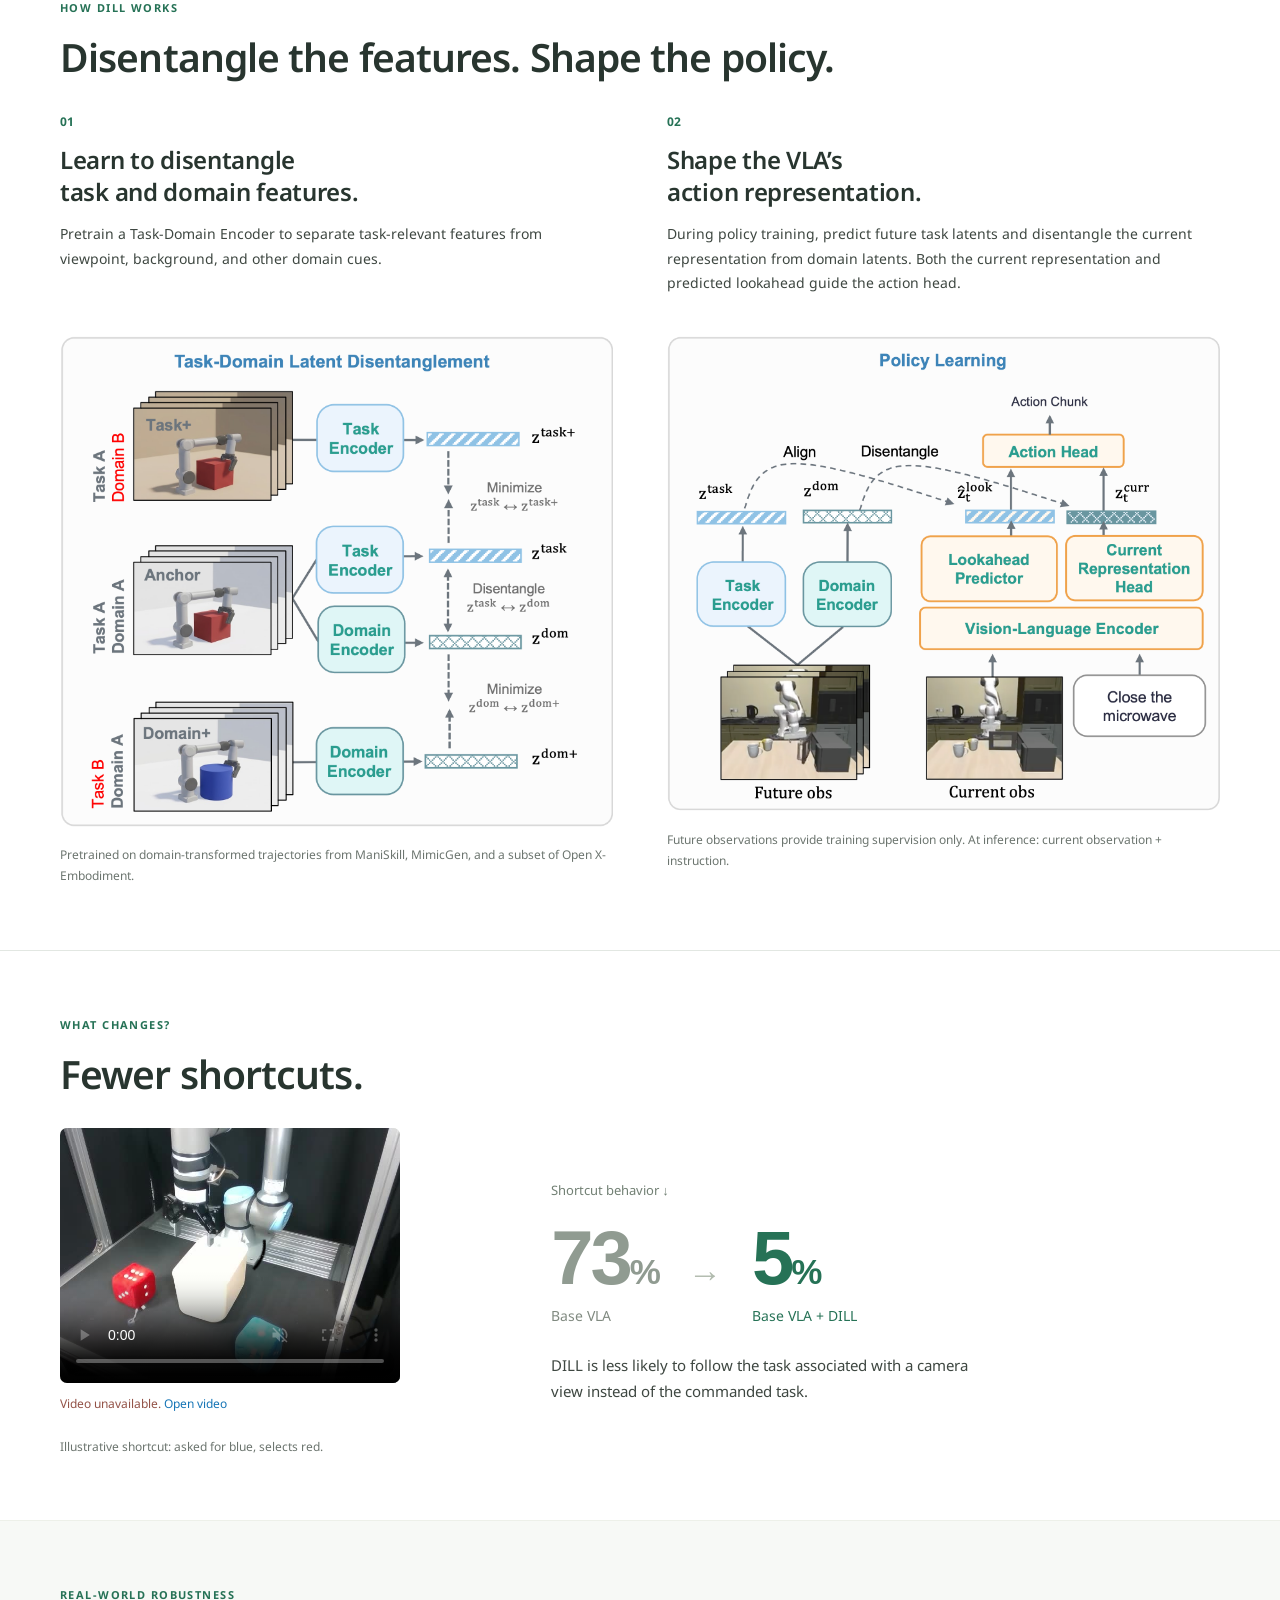
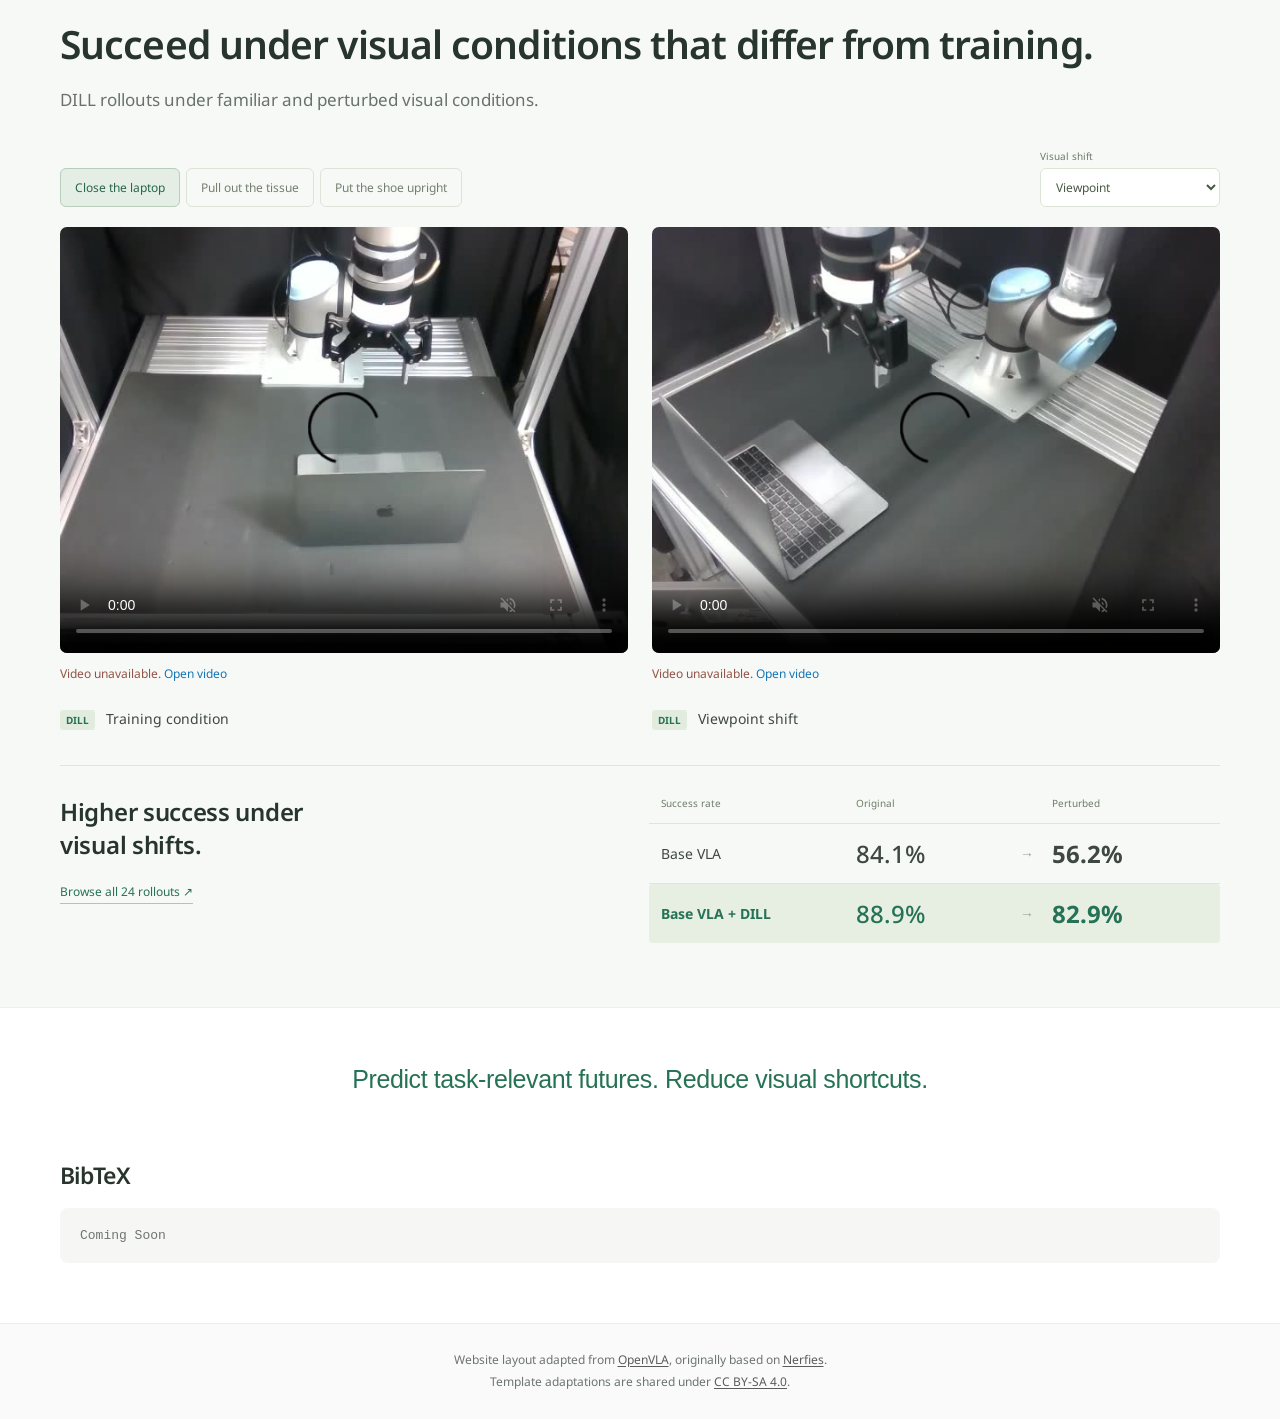
==== commit e810849a: "Remove coming-soon labels from project resource buttons" ====
--- a/index.html
+++ b/index.html
@@ -70,9 +70,9 @@
         <!-- Repositories are public; code, dataset, and model files are coming soon. -->
         <nav class="publication-links" aria-label="Project resources">
           <a class="resource-link" href="https://arxiv.org/abs/2609.37165" target="_blank" rel="noopener noreferrer">Paper</a>
-          <a class="resource-link" href="https://github.com/DILL-VLA/DILL" target="_blank" rel="noopener noreferrer">Code <span class="resource-note">(Coming Soon)</span></a>
-          <a class="resource-link" href="https://huggingface.co/datasets/DILL-VLA/DILL-Dataset" target="_blank" rel="noopener noreferrer">Dataset <span class="resource-note">(Coming Soon)</span></a>
-          <a class="resource-link" href="https://huggingface.co/DILL-VLA/DILL" target="_blank" rel="noopener noreferrer">Models <span class="resource-note">(Coming Soon)</span></a>
+          <a class="resource-link" href="https://github.com/DILL-VLA/DILL" target="_blank" rel="noopener noreferrer">Code</a>
+          <a class="resource-link" href="https://huggingface.co/datasets/DILL-VLA/DILL-Dataset" target="_blank" rel="noopener noreferrer">Dataset</a>
+          <a class="resource-link" href="https://huggingface.co/DILL-VLA/DILL" target="_blank" rel="noopener noreferrer">Models</a>
         </nav>
       </div>
     </header>
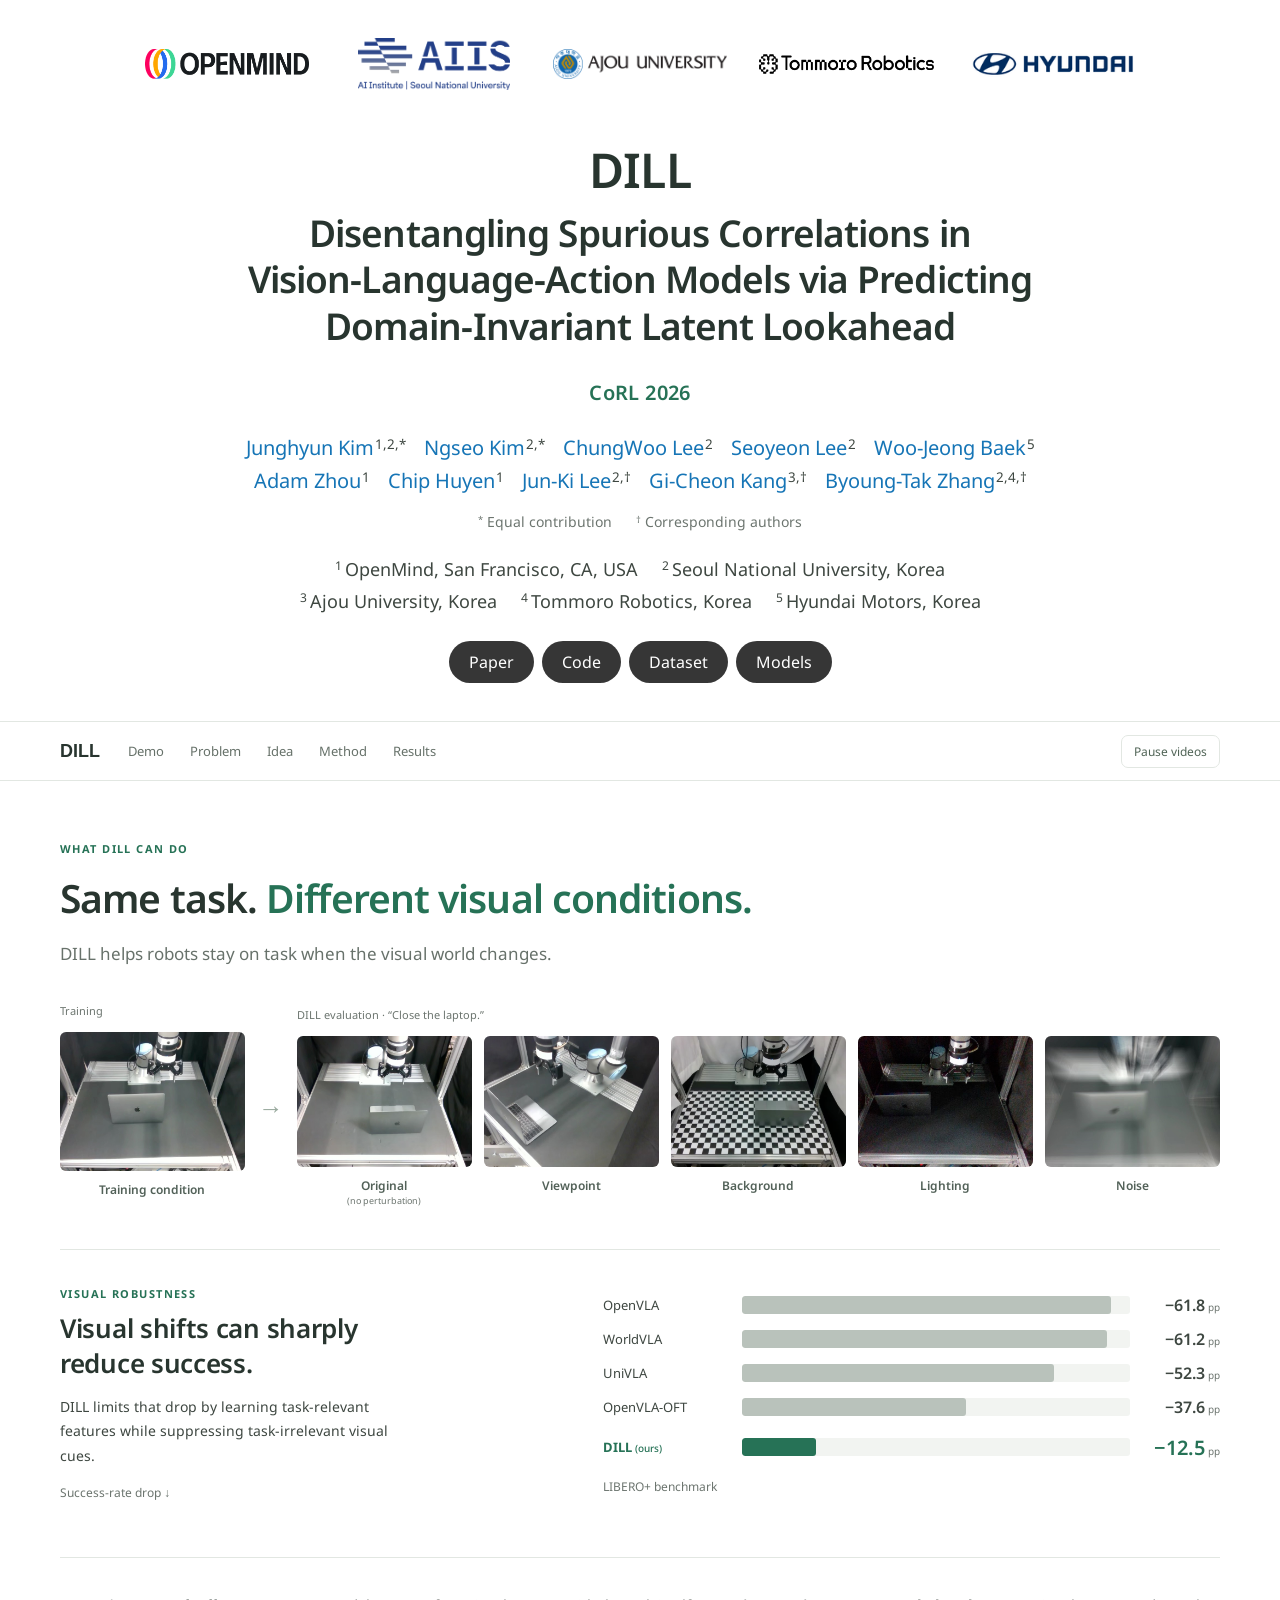
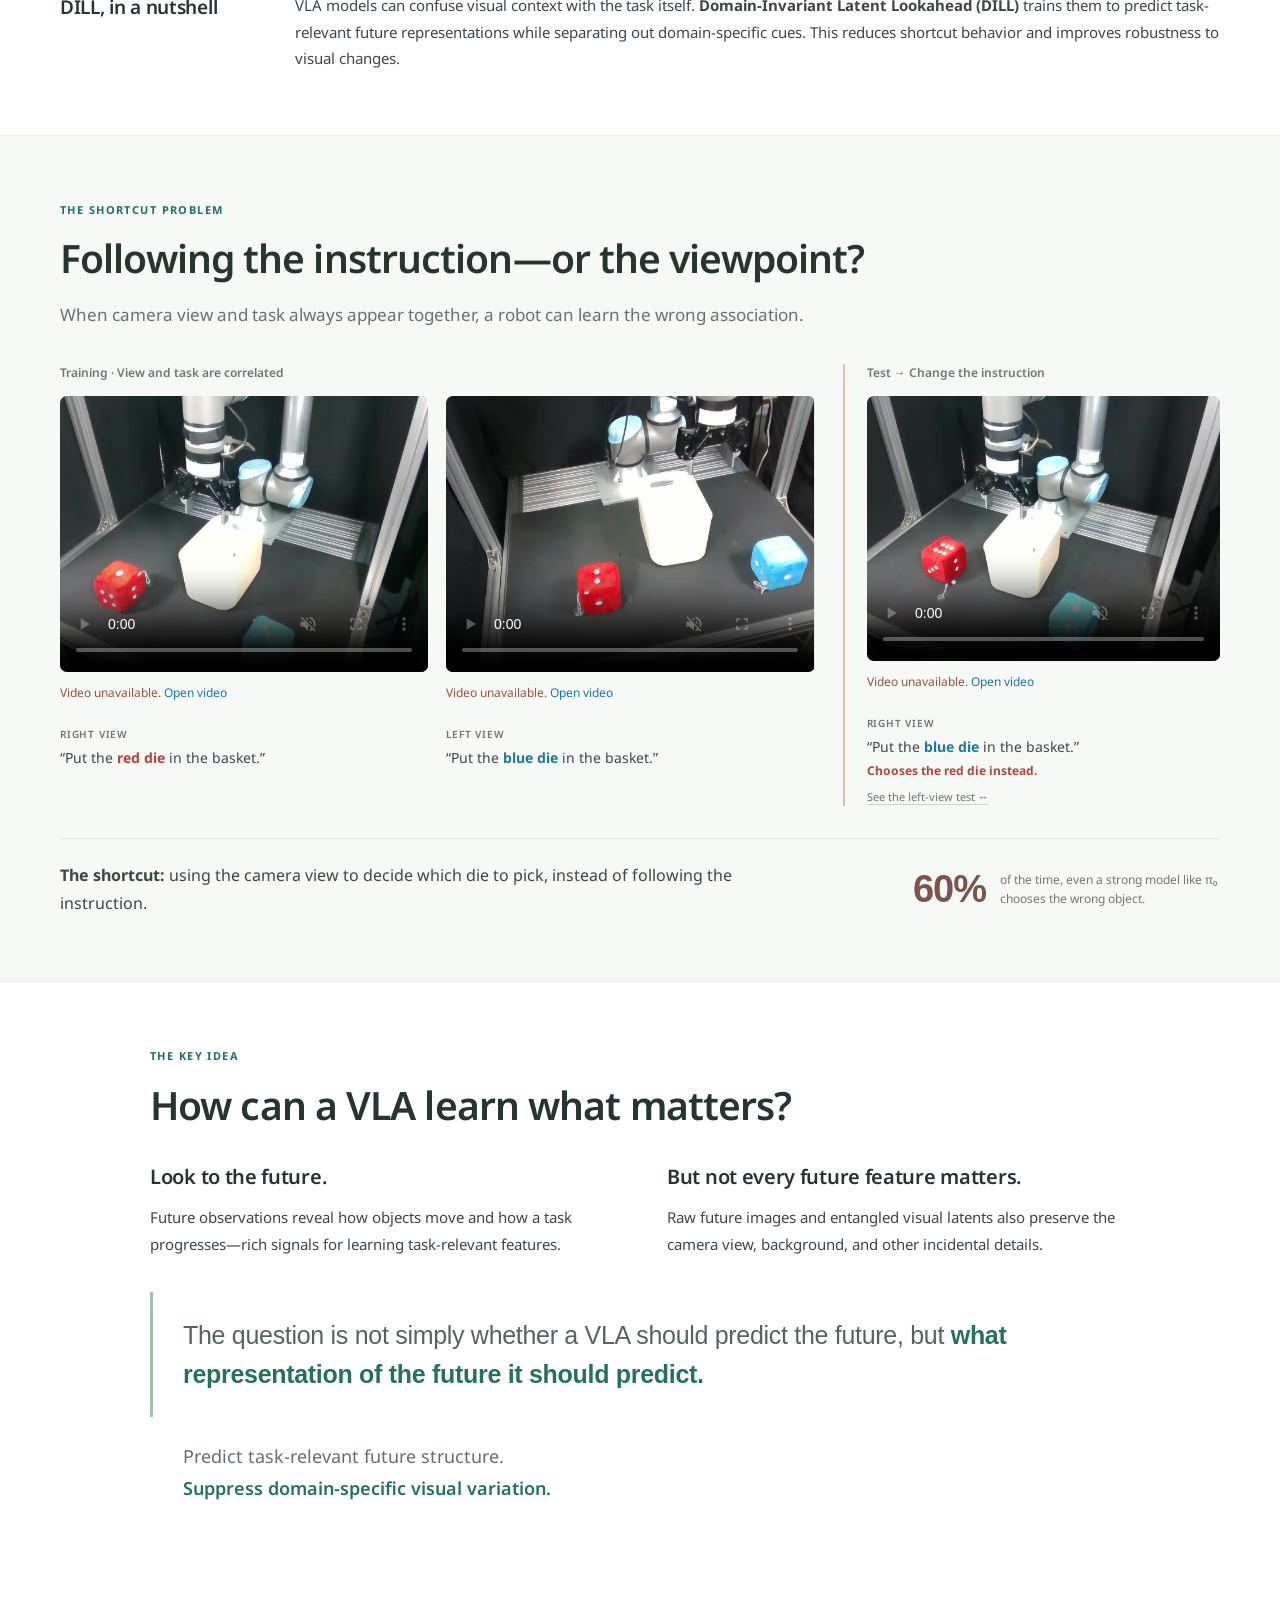
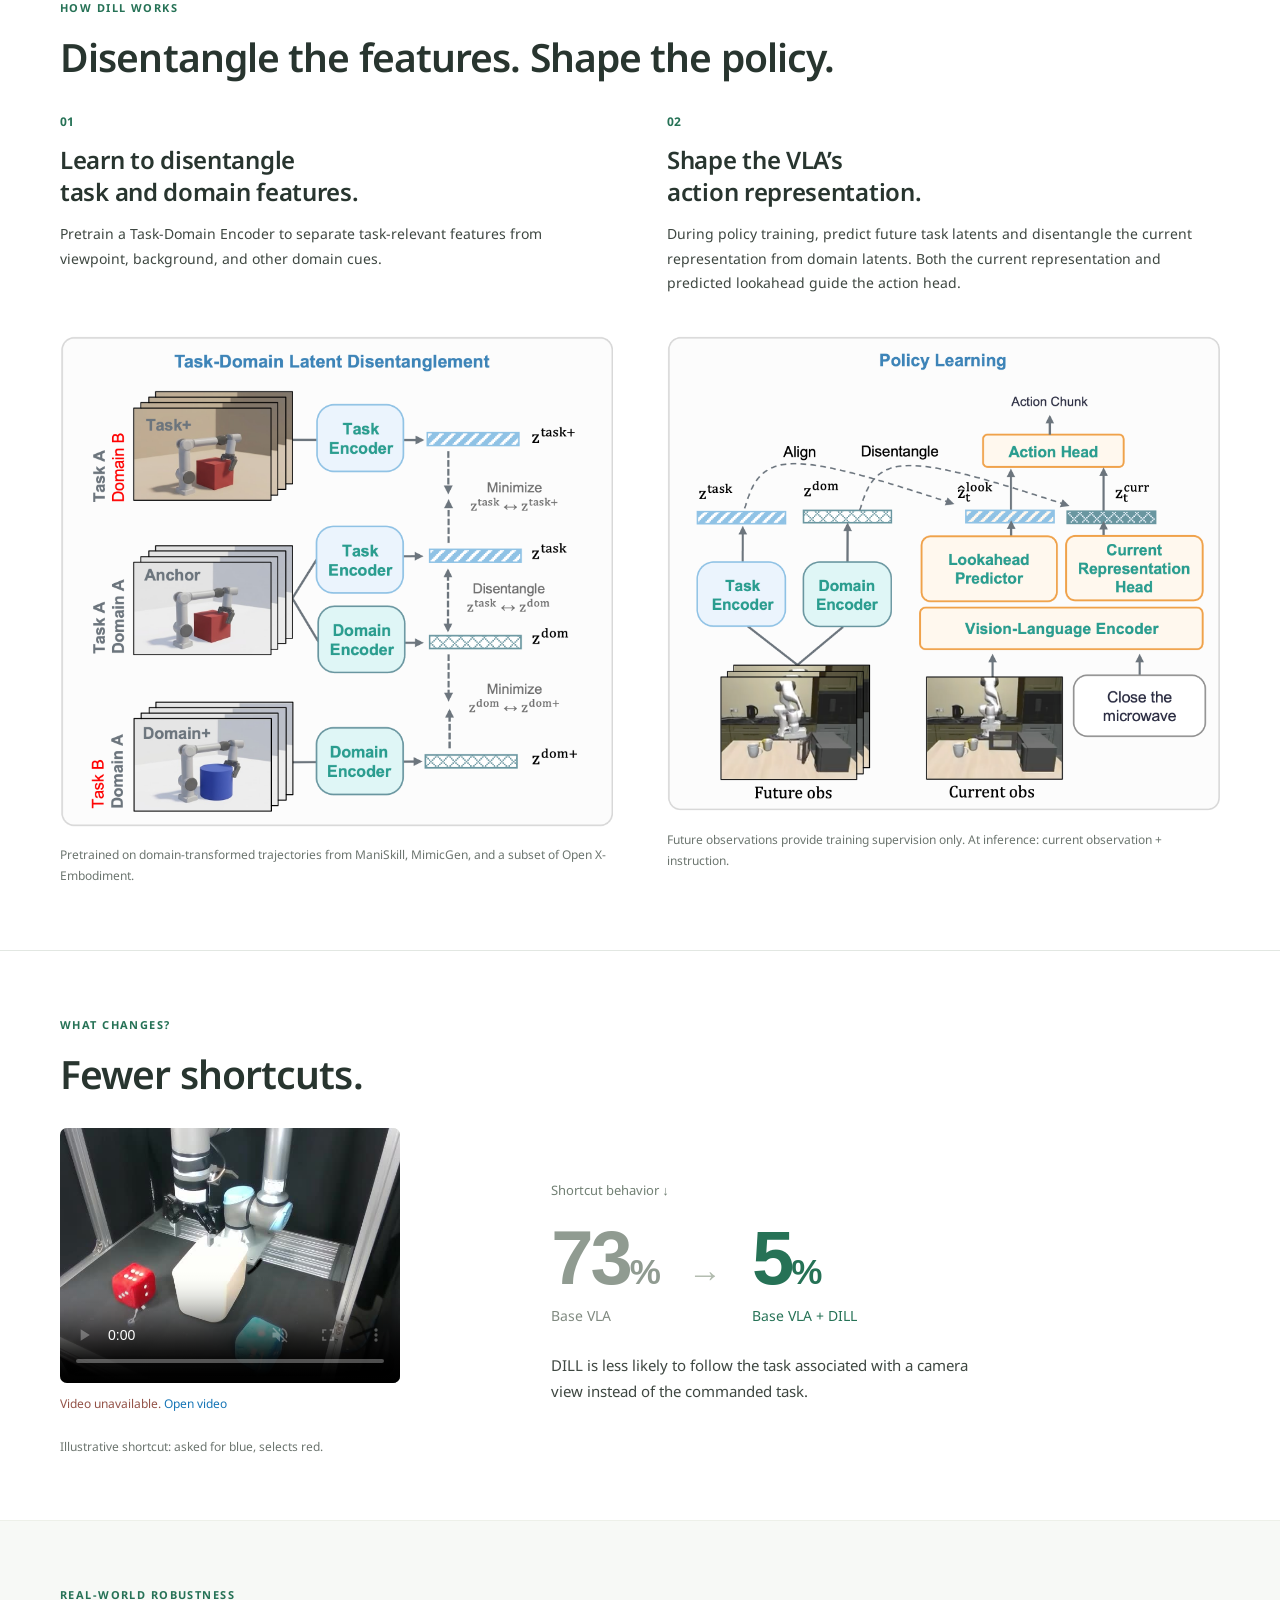
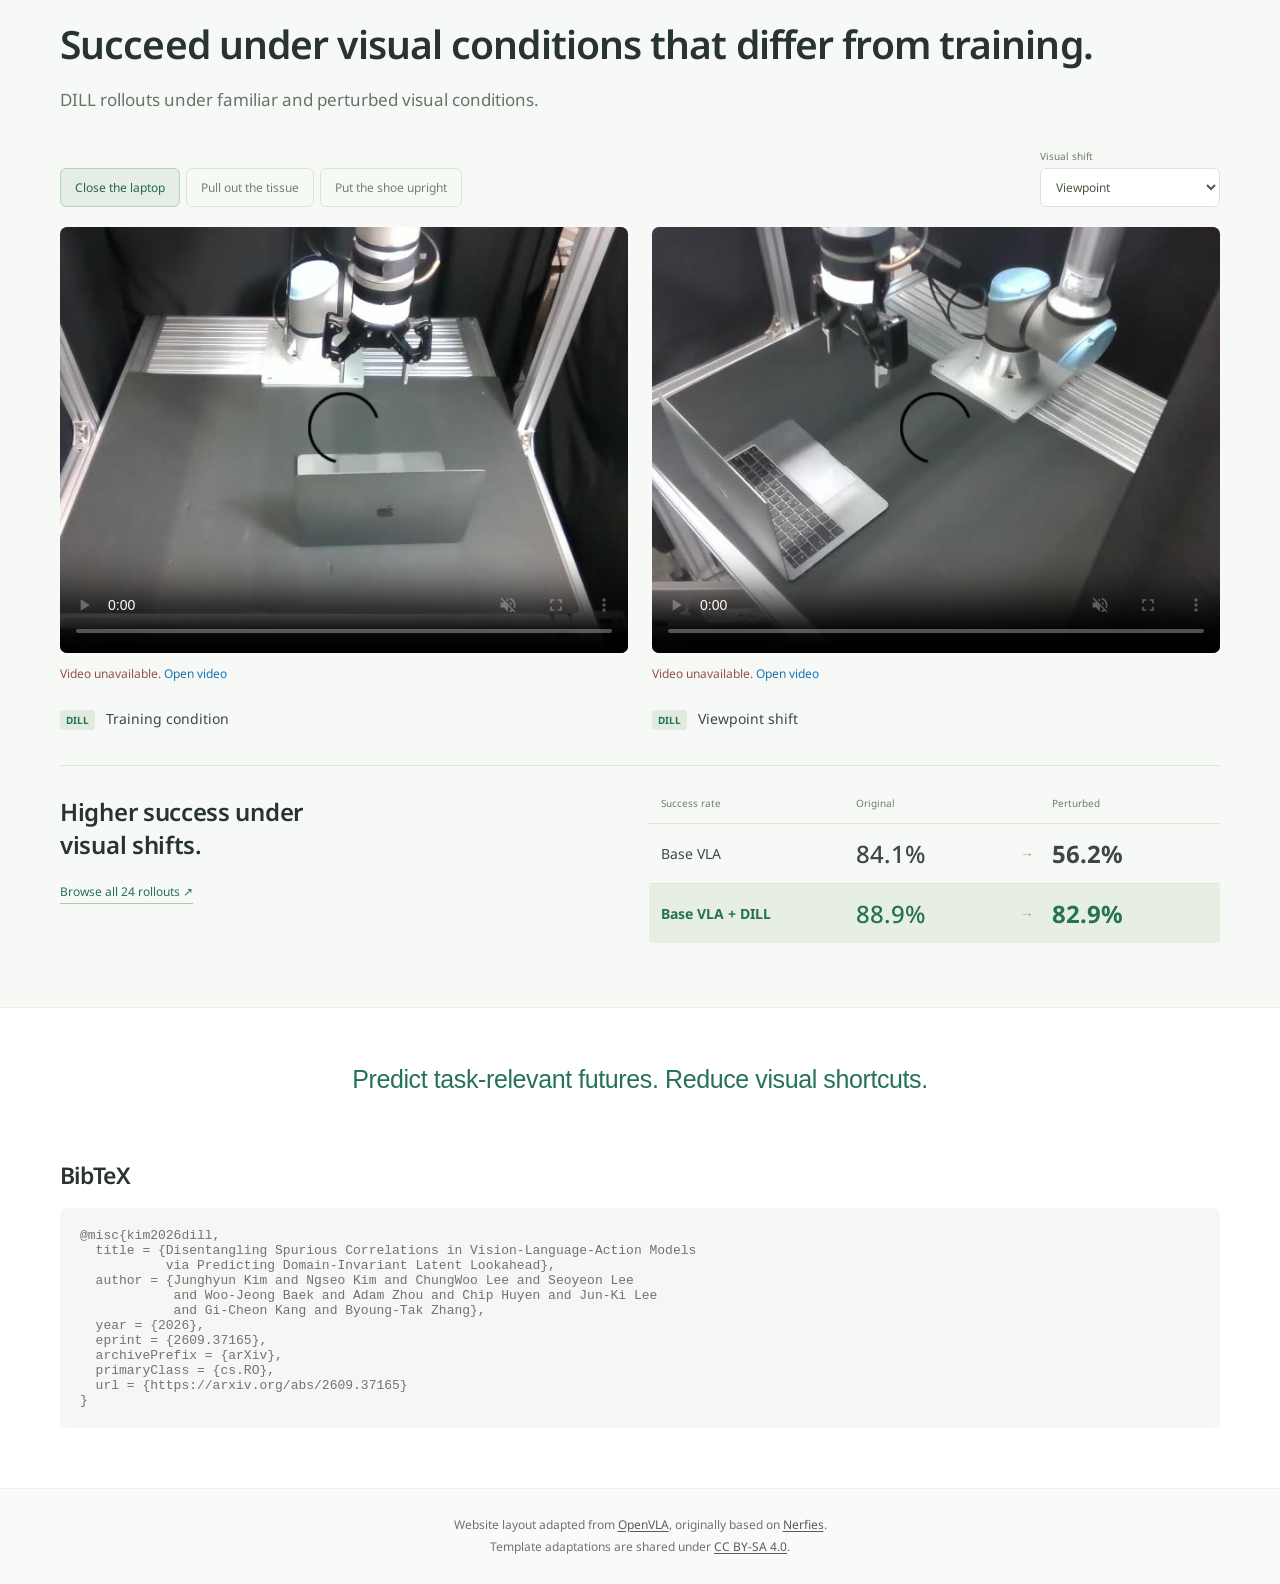
==== commit b74ae12a: "Add arXiv BibTeX citation" ====
--- a/index.html
+++ b/index.html
@@ -166,7 +166,18 @@
       </div>
     </section>
 
-    <section id="bibtex" class="story-section citation-section"><div class="container"><p class="closing-line">Predict task-relevant futures. Reduce visual shortcuts.</p><h2>BibTeX</h2><pre class="bibtex-placeholder"><code>Coming Soon</code></pre></div></section>
+    <section id="bibtex" class="story-section citation-section"><div class="container"><p class="closing-line">Predict task-relevant futures. Reduce visual shortcuts.</p><h2>BibTeX</h2><pre class="bibtex-placeholder"><code>@misc{kim2026dill,
+  title = {Disentangling Spurious Correlations in Vision-Language-Action Models
+           via Predicting Domain-Invariant Latent Lookahead},
+  author = {Junghyun Kim and Ngseo Kim and ChungWoo Lee and Seoyeon Lee
+            and Woo-Jeong Baek and Adam Zhou and Chip Huyen and Jun-Ki Lee
+            and Gi-Cheon Kang and Byoung-Tak Zhang},
+  year = {2026},
+  eprint = {2609.37165},
+  archivePrefix = {arXiv},
+  primaryClass = {cs.RO},
+  url = {https://arxiv.org/abs/2609.37165}
+}</code></pre></div></section>
   </main>
 
   <footer class="footer">
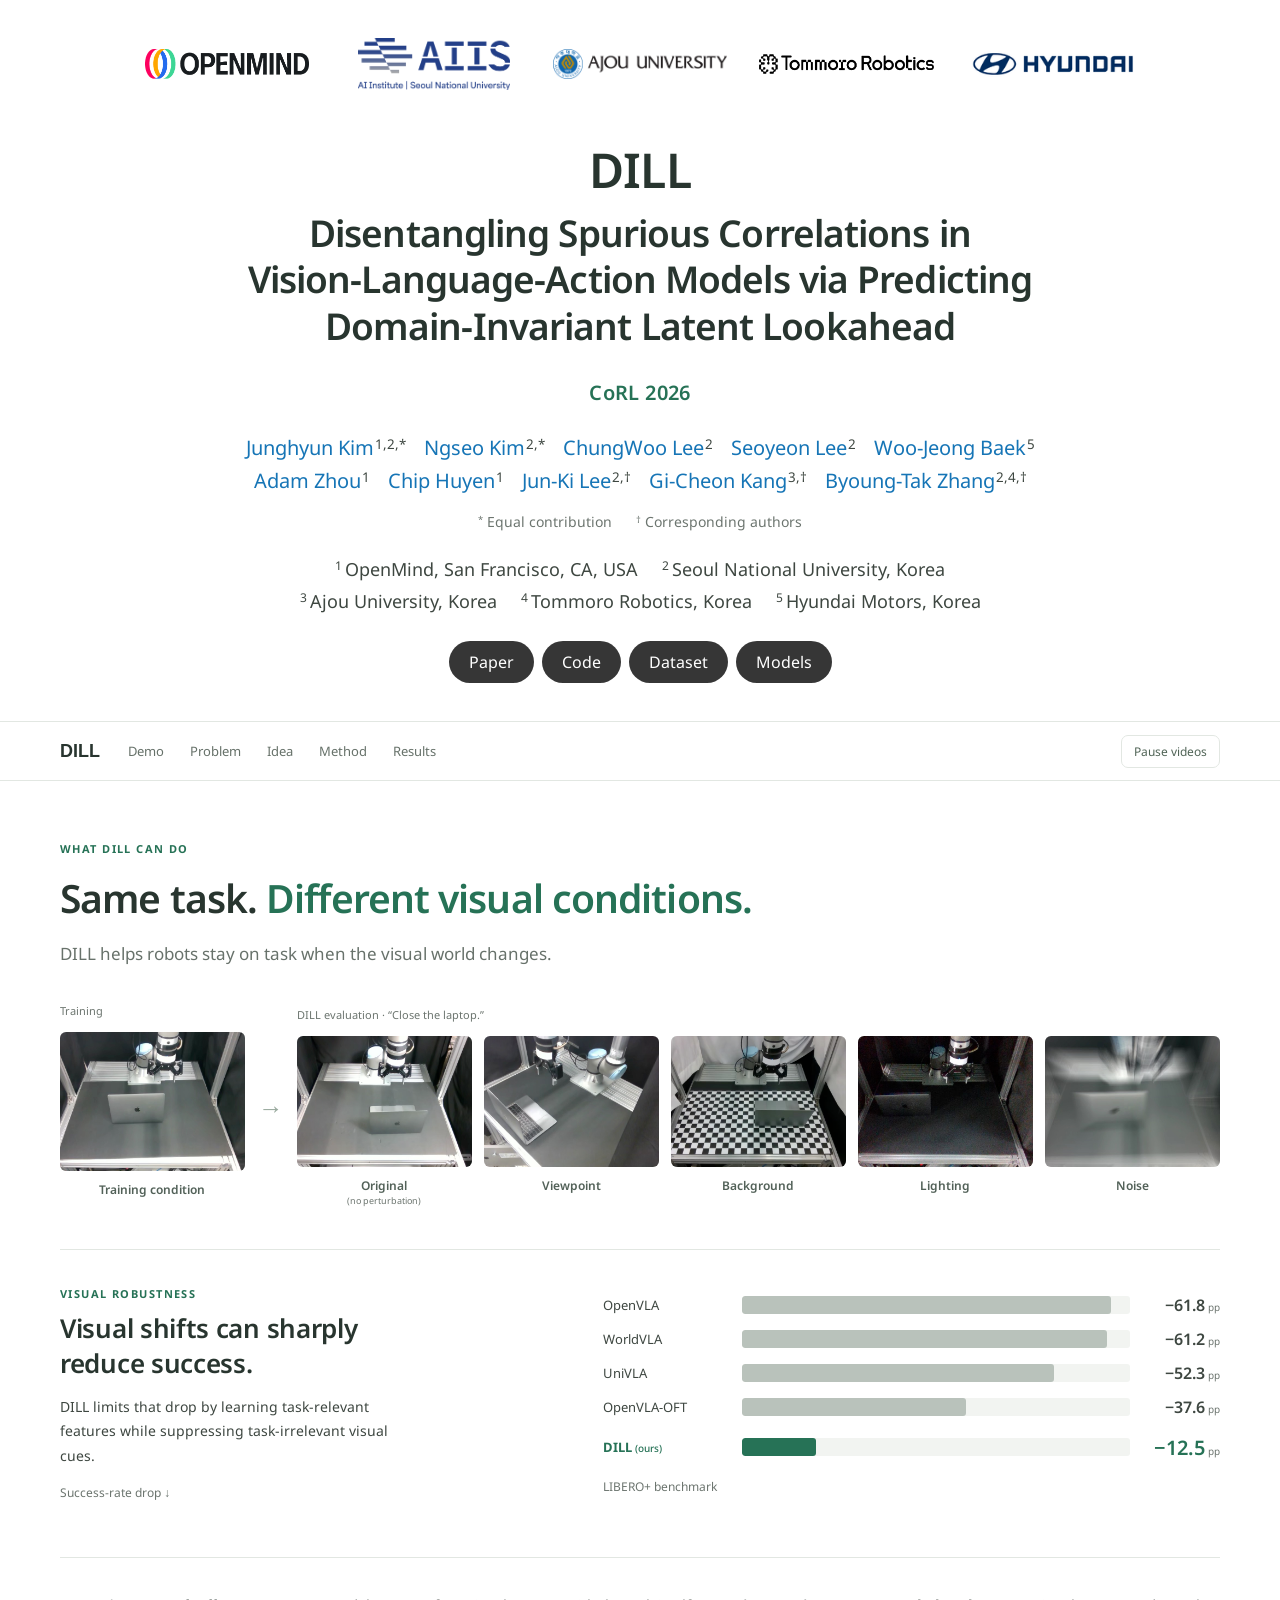
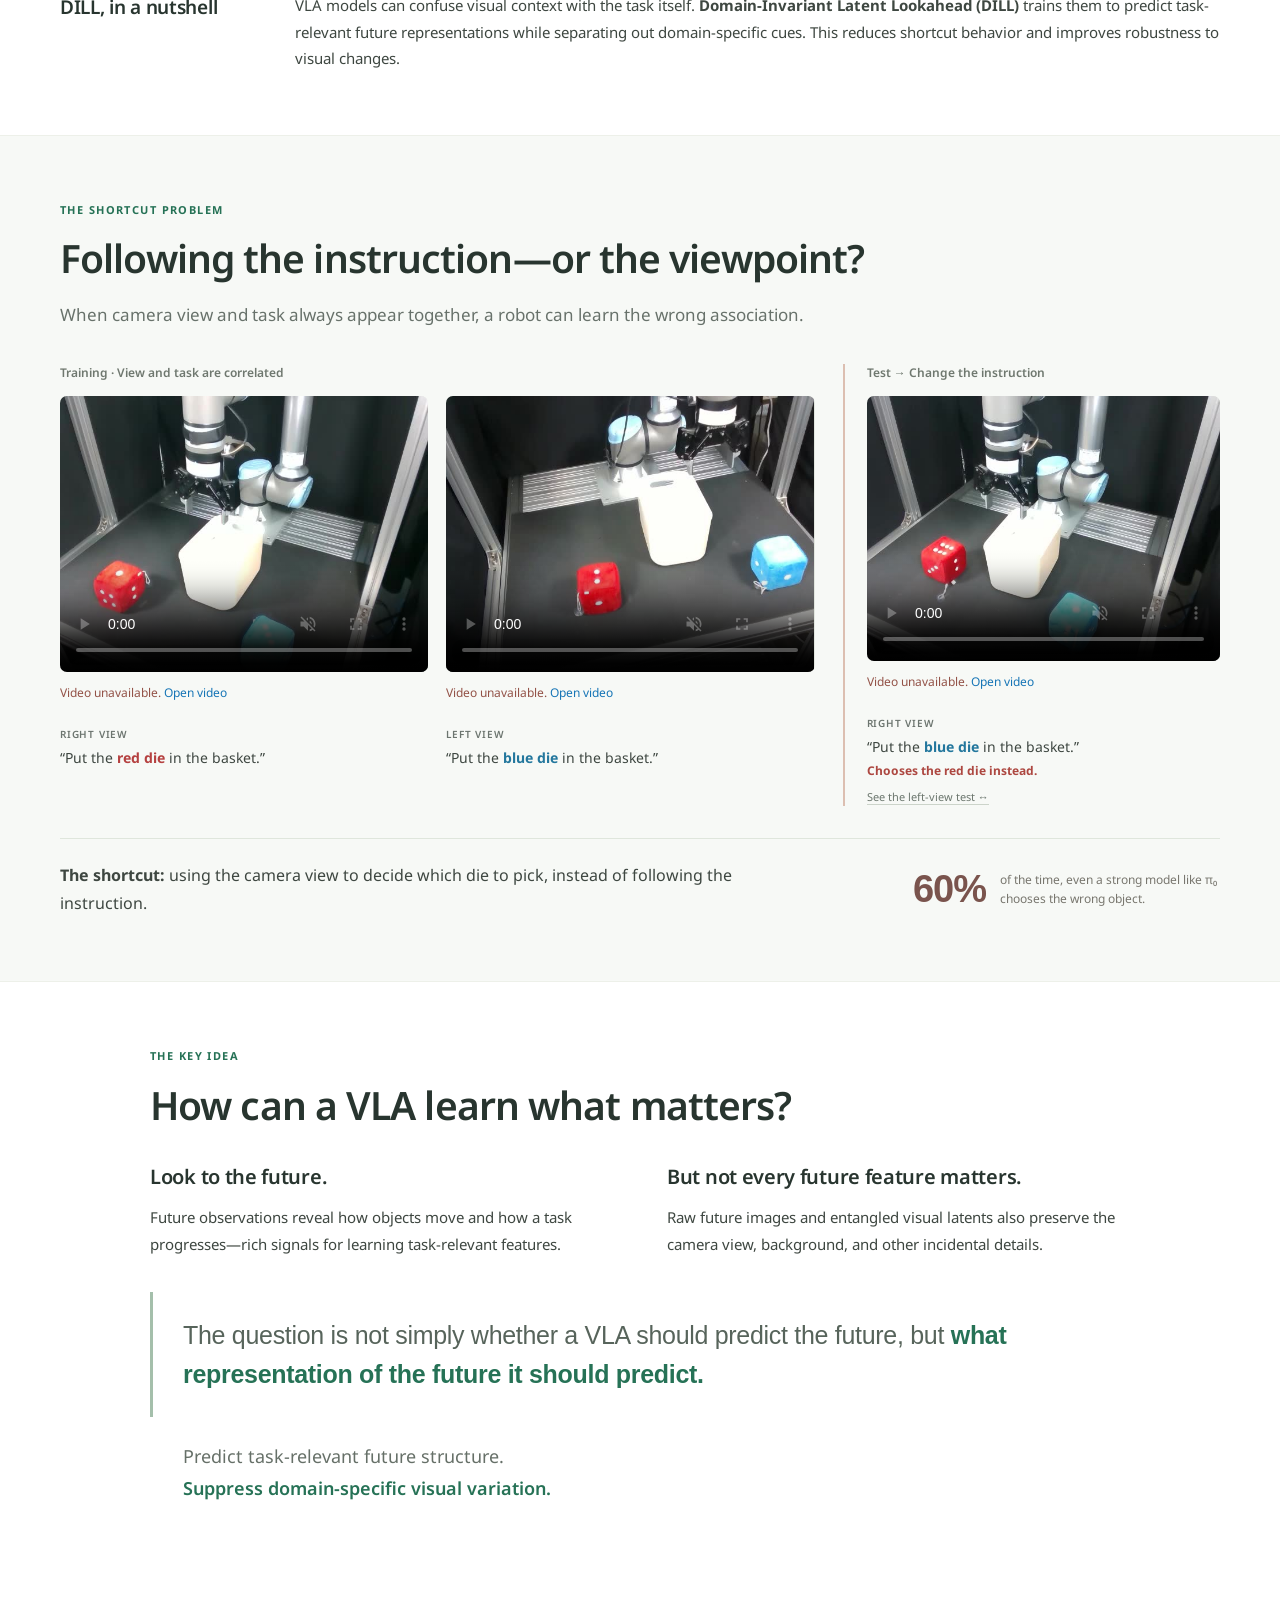
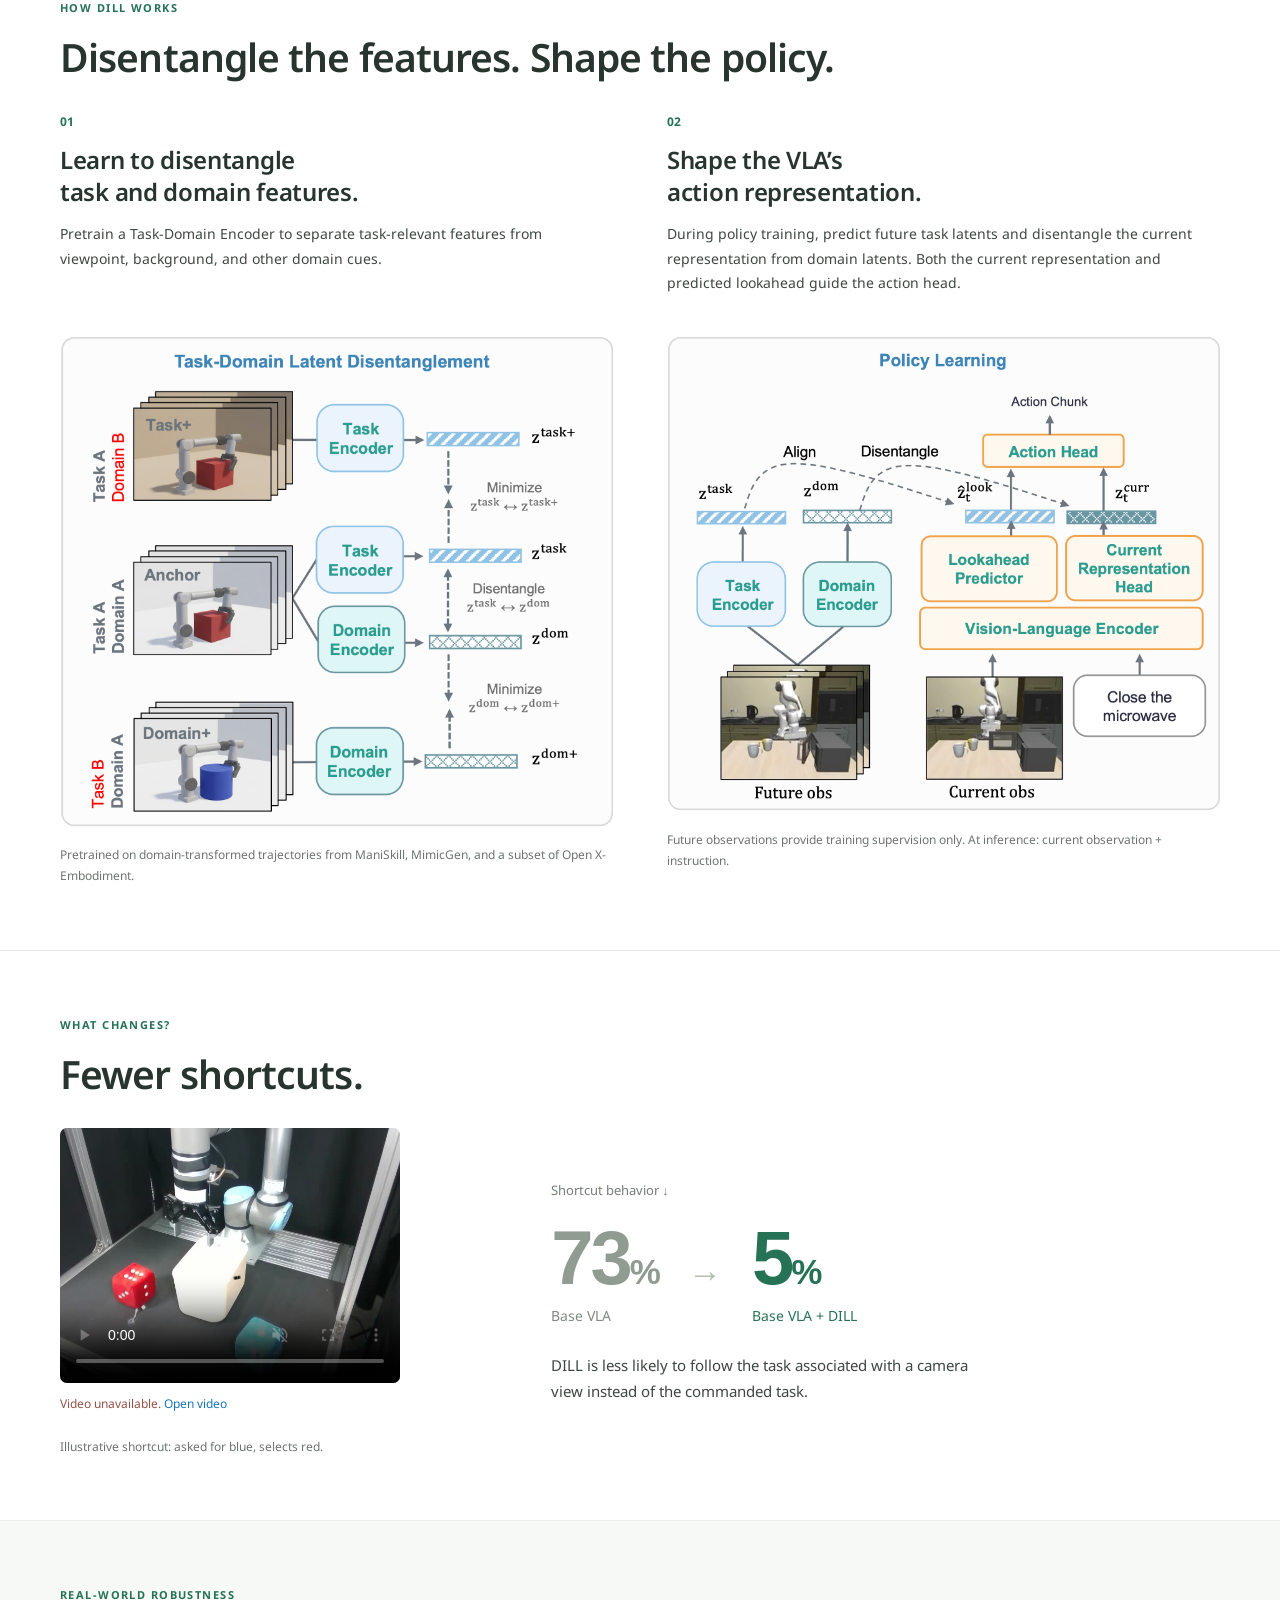
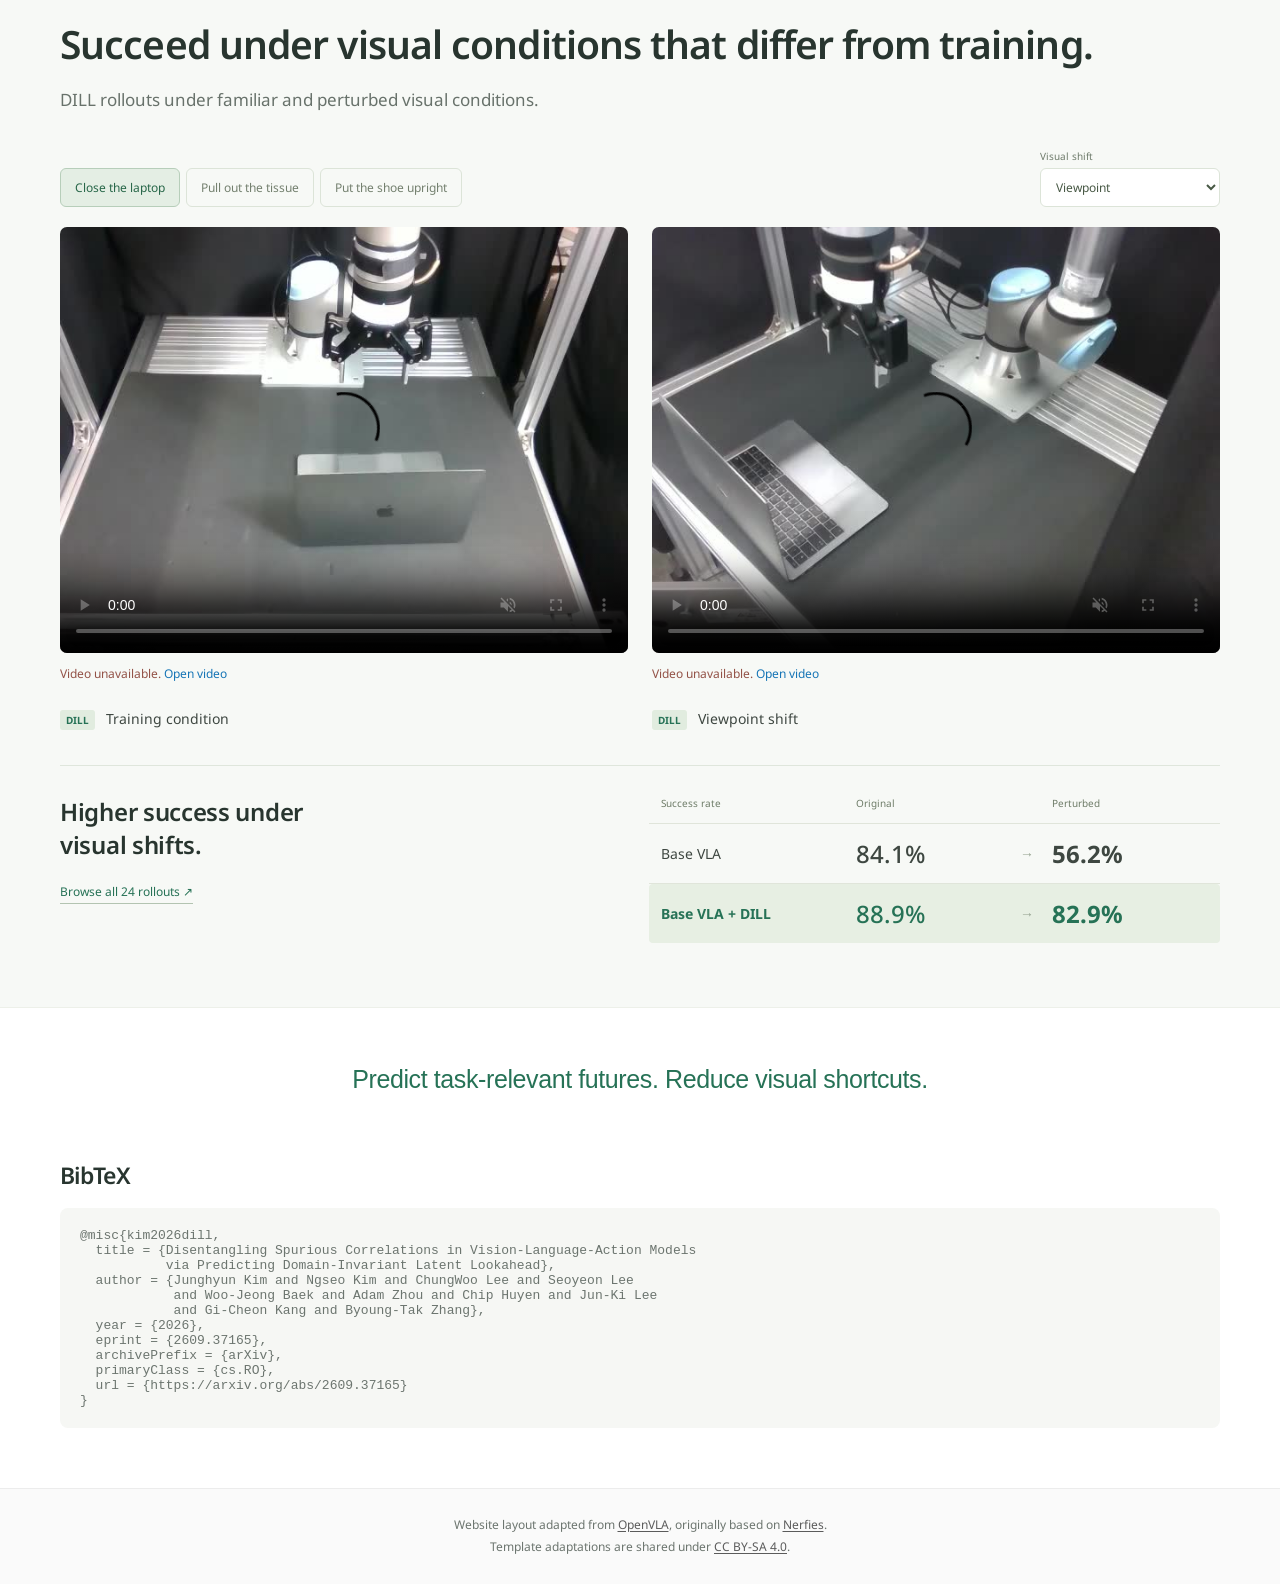
==== commit 97d8aaed: "Link Models to the Hugging Face model list" ====
--- a/index.html
+++ b/index.html
@@ -72,7 +72,7 @@
           <a class="resource-link" href="https://arxiv.org/abs/2609.37165" target="_blank" rel="noopener noreferrer">Paper</a>
           <a class="resource-link" href="https://github.com/DILL-VLA/DILL" target="_blank" rel="noopener noreferrer">Code</a>
           <a class="resource-link" href="https://huggingface.co/datasets/DILL-VLA/DILL-Dataset" target="_blank" rel="noopener noreferrer">Dataset</a>
-          <a class="resource-link" href="https://huggingface.co/DILL-VLA/DILL" target="_blank" rel="noopener noreferrer">Models</a>
+          <a class="resource-link" href="https://huggingface.co/DILL-VLA/models" target="_blank" rel="noopener noreferrer">Models</a>
         </nav>
       </div>
     </header>
